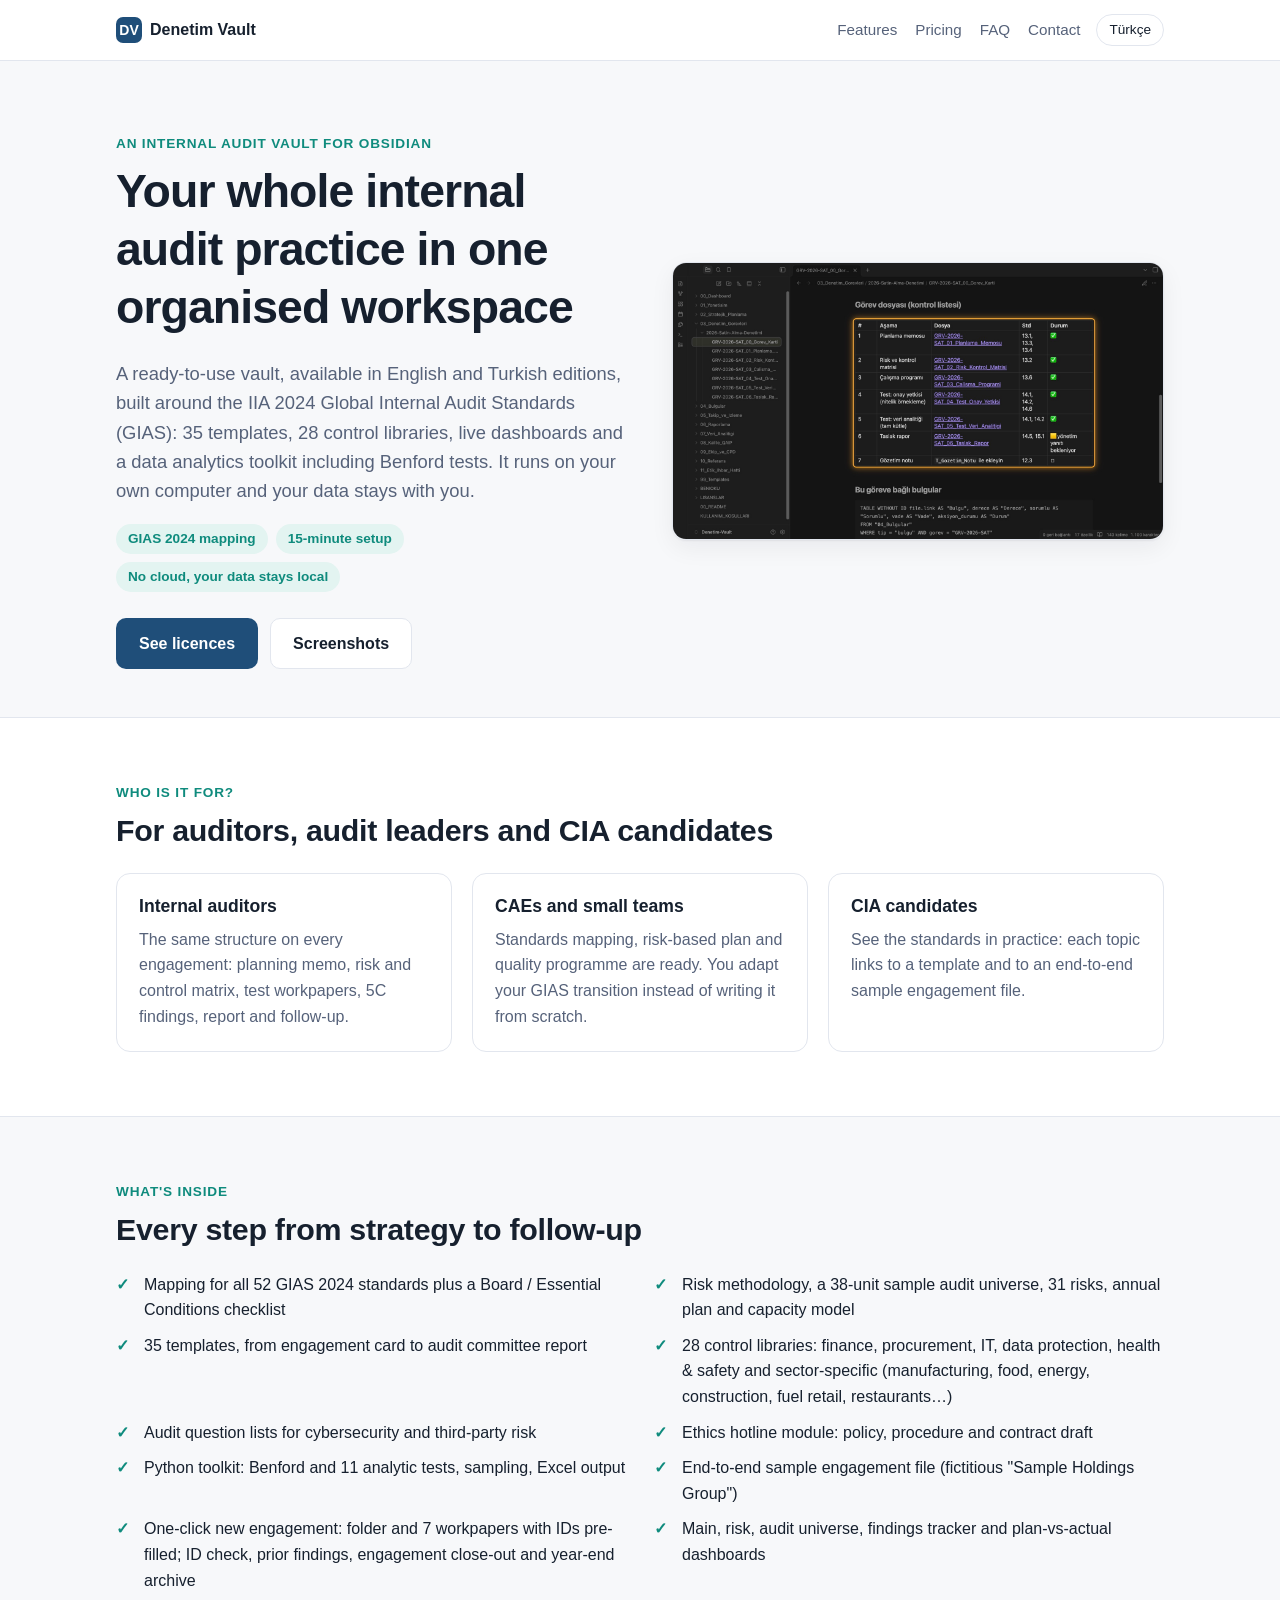
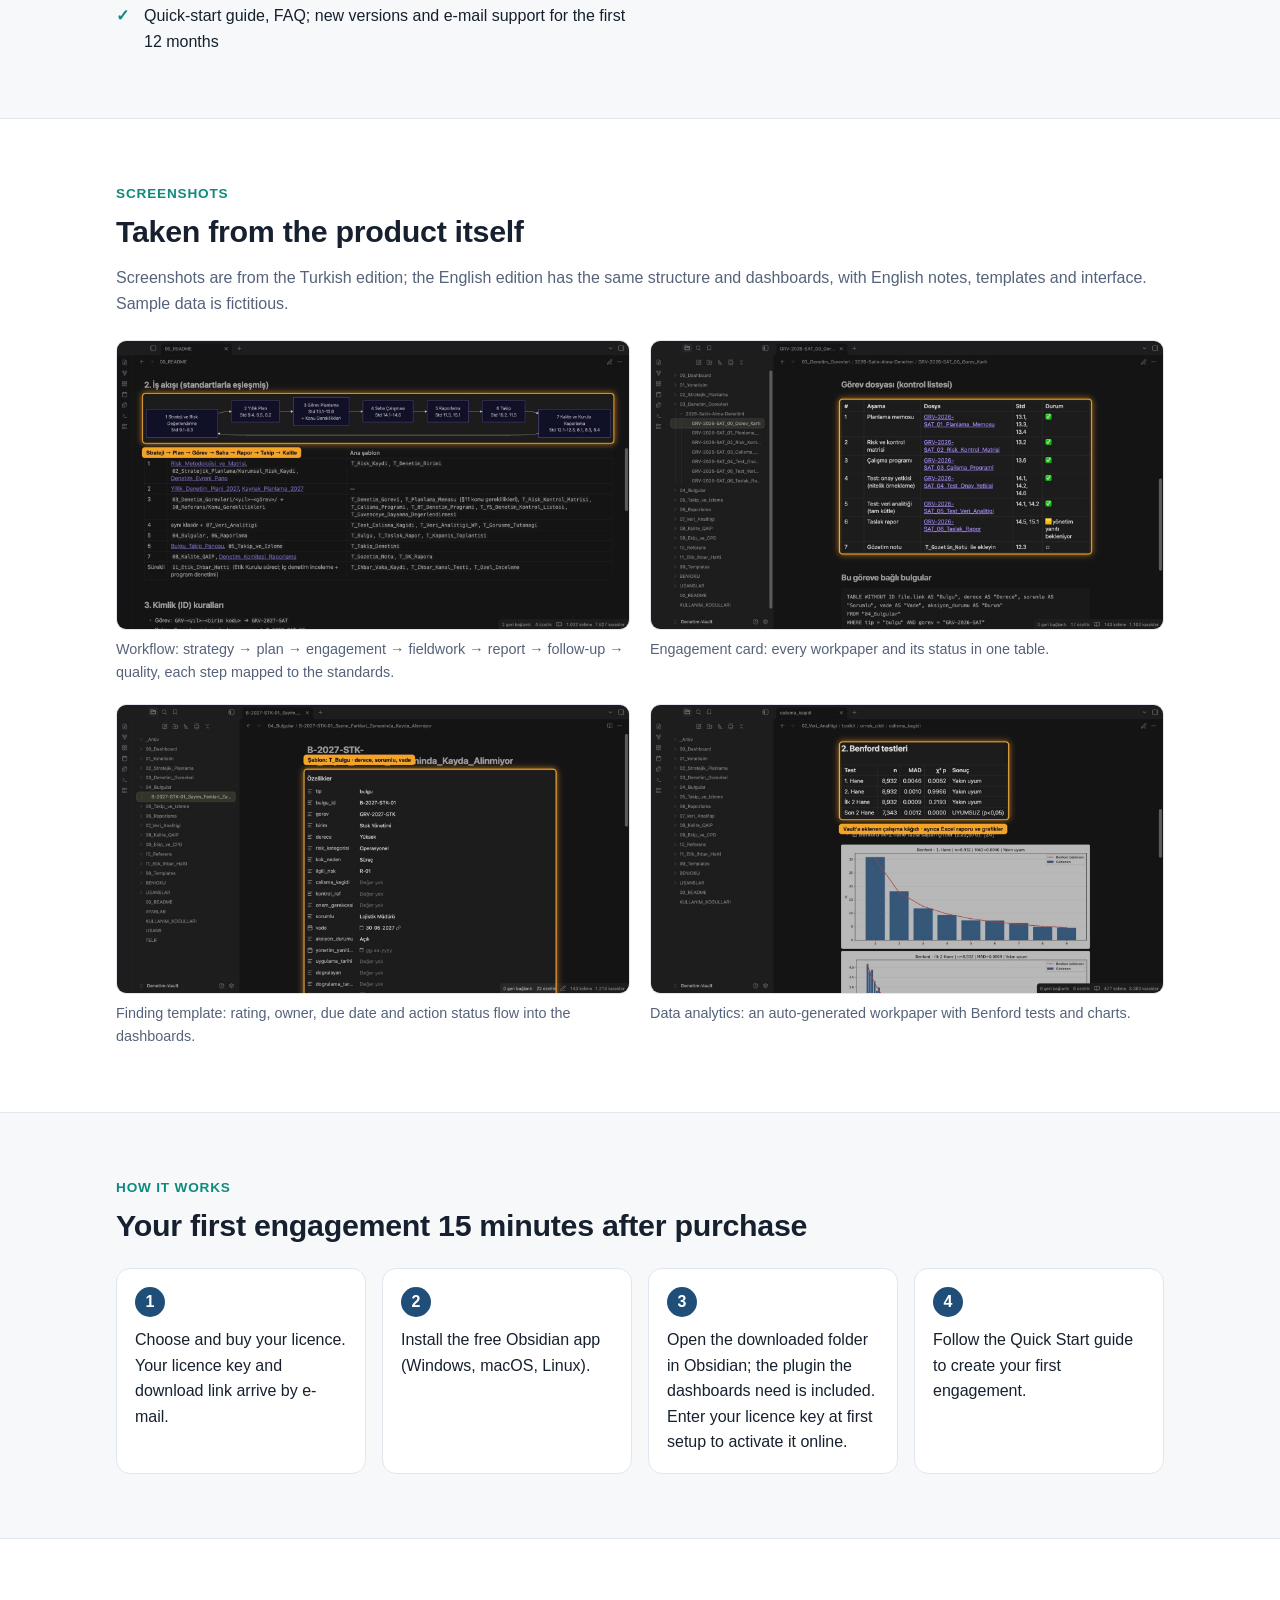
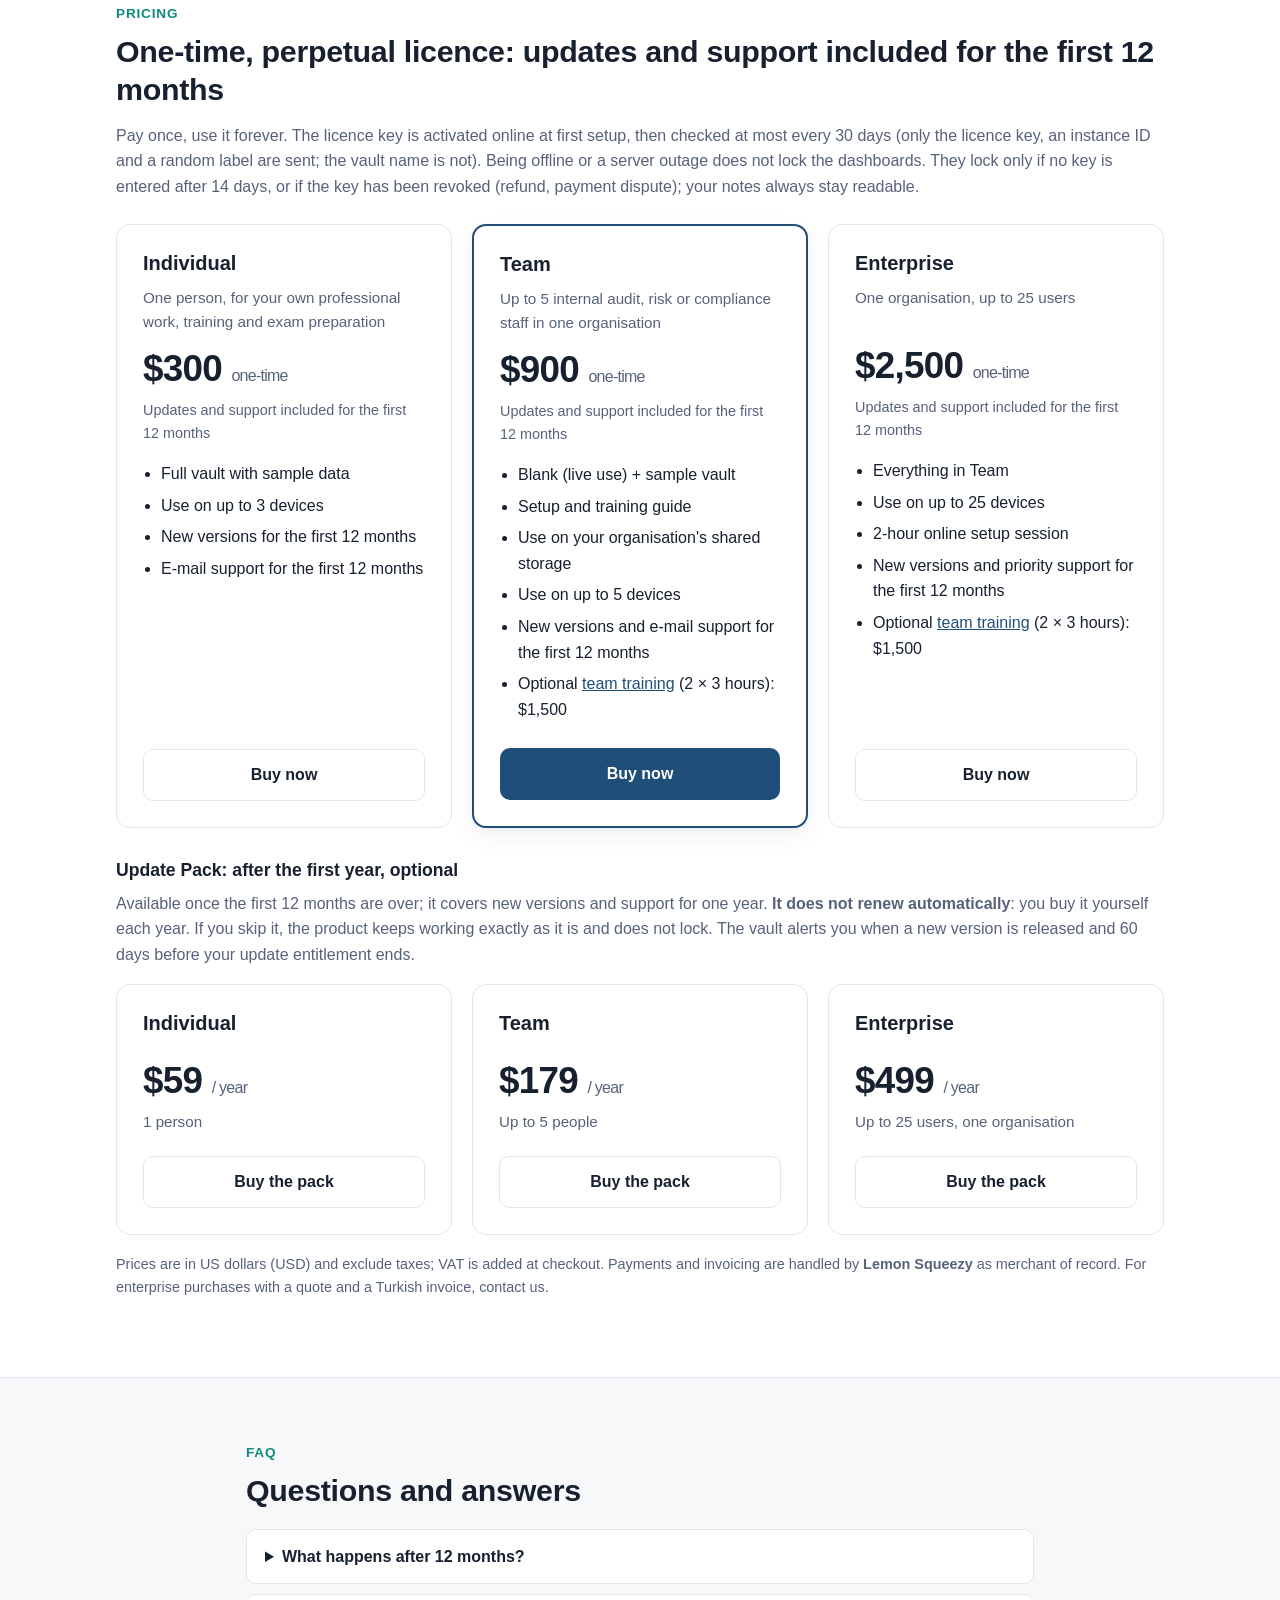
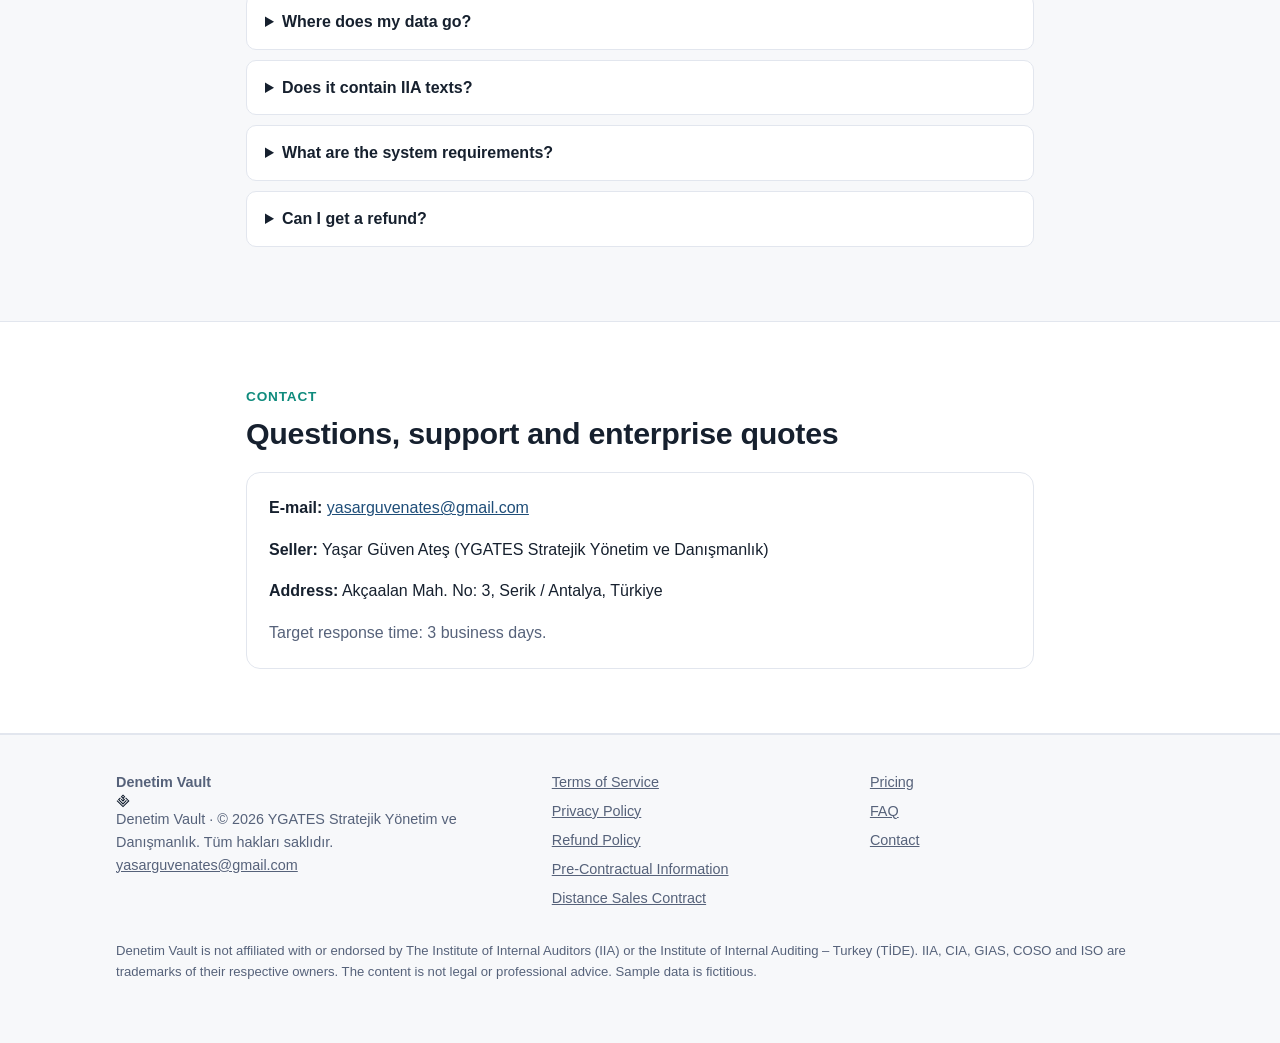
==== index.html @ 102971f9 "Güvenlik: CSP ve Referrer-Policy meta etiketleri Co-Authored-By: Claude Opus 5.5 <noreply@anthropic." ====
<!doctype html>
<html lang="tr" data-lang="tr">
<head>
<meta charset="utf-8">
<meta http-equiv="Content-Security-Policy" content="default-src 'self'; img-src 'self' data:; object-src 'none'; base-uri 'self'; form-action 'self' https://*.lemonsqueezy.com">
<meta name="referrer" content="strict-origin-when-cross-origin">
<meta name="viewport" content="width=device-width, initial-scale=1">
<title>Denetim Vault — İç Denetim Çalışma Ortamı</title>
<meta name="description" content="IIA 2024 Küresel İç Denetim Standartlarına (GIAS) göre kurulmuş, Türkçe, kullanıma hazır Obsidian iç denetim vault'u. Şablonlar, kontrol kütüphaneleri, panolar ve veri analitiği araç seti.">
<meta property="og:title" content="Denetim Vault — İç Denetim Çalışma Ortamı">
<meta property="og:description" content="GIAS 2024 uyumlu, Türkçe, kullanıma hazır iç denetim vault'u. Verileriniz bilgisayarınızda kalır.">
<meta property="og:image" content="img/og.jpg">
<meta property="og:type" content="website">
<link rel="icon" href="favicon.svg" type="image/svg+xml">
<link rel="apple-touch-icon" href="ikon-180.png">
<link rel="stylesheet" href="style.css">
<script src="site.js"></script>
</head>
<body data-yga-urun="Denetim Vault">

<header class="top">
  <div class="wrap">
    <a class="logo" href="index.html"><span class="logo-mark">DV</span> Denetim Vault</a>
    <nav class="links">
      <a href="#ozellikler"><span class="tr">Özellikler</span><span class="en">Features</span></a>
      <a href="#fiyatlar"><span class="tr">Fiyatlar</span><span class="en">Pricing</span></a>
      <a href="#sss"><span class="tr">SSS</span><span class="en">FAQ</span></a>
      <a href="#iletisim"><span class="tr">İletişim</span><span class="en">Contact</span></a>
    </nav>
    <button class="lang-btn" type="button">English</button>
  </div>
</header>

<main>
<section class="hero">
  <div class="wrap hero-grid">
    <div>
      <div class="eyebrow"><span class="tr">Obsidian için iç denetim vault'u</span><span class="en">An internal audit vault for Obsidian</span></div>
      <h1>
        <span class="tr">İç denetimin tamamı, tek bir düzenli çalışma ortamında</span>
        <span class="en">Your whole internal audit practice in one organised workspace</span>
      </h1>
      <p class="lead">
        <span class="tr">IIA 2024 Küresel İç Denetim Standartlarına (GIAS) göre kurulmuş, kullanıma hazır vault (Türkçe ve İngilizce sürüm): 35 şablon, 28 kontrol kütüphanesi, canlı panolar ve Benford dahil veri analitiği araç seti. Bilgisayarınızda çalışır, verileriniz sizde kalır.</span>
        <span class="en">A ready-to-use vault, available in English and Turkish editions, built around the IIA 2024 Global Internal Audit Standards (GIAS): 35 templates, 28 control libraries, live dashboards and a data analytics toolkit including Benford tests. It runs on your own computer and your data stays with you.</span>
      </p>
      <div class="badges">
        <span class="badge"><span class="tr">GIAS 2024 uyum haritası</span><span class="en">GIAS 2024 mapping</span></span>
        <span class="badge"><span class="tr">15 dakikada kurulum</span><span class="en">15-minute setup</span></span>
        <span class="badge"><span class="tr">Bulut yok, veri sizde</span><span class="en">No cloud, your data stays local</span></span>
      </div>
      <div class="cta-row">
        <a class="btn btn-primary" href="#fiyatlar"><span class="tr">Lisansları gör</span><span class="en">See licences</span></a>
        <a class="btn btn-ghost" href="#ekranlar"><span class="tr">Ekran görüntüleri</span><span class="en">Screenshots</span></a>
      </div>
    </div>
    <div class="hero-shot">
      <img src="img/2-11.jpg" width="1600" height="900" alt="Denetim Vault: örnek görev kartı ve görev dosyası kontrol listesi">
    </div>
  </div>
</section>

<section class="alt">
  <div class="wrap">
    <div class="eyebrow"><span class="tr">Kimin için?</span><span class="en">Who is it for?</span></div>
    <h2><span class="tr">Denetçiler, denetim yöneticileri ve CIA adayları için</span><span class="en">For auditors, audit leaders and CIA candidates</span></h2>
    <div class="grid-3 u-mt24">
      <div class="card">
        <h3><span class="tr">İç denetçiler</span><span class="en">Internal auditors</span></h3>
        <p class="muted"><span class="tr">Her görevde aynı yapı: planlama memosu, risk-kontrol matrisi, test kâğıdı, 5C bulgu, rapor ve takip.</span><span class="en">The same structure on every engagement: planning memo, risk and control matrix, test workpapers, 5C findings, report and follow-up.</span></p>
      </div>
      <div class="card">
        <h3><span class="tr">CAE'ler ve küçük ekipler</span><span class="en">CAEs and small teams</span></h3>
        <p class="muted"><span class="tr">Standart uyum haritası, risk bazlı plan ve kalite programı hazır. GIAS geçişini sıfırdan yazmak yerine uyarlayarak yaparsınız.</span><span class="en">Standards mapping, risk-based plan and quality programme are ready. You adapt your GIAS transition instead of writing it from scratch.</span></p>
      </div>
      <div class="card">
        <h3><span class="tr">CIA adayları</span><span class="en">CIA candidates</span></h3>
        <p class="muted"><span class="tr">Standartları uygulamada görürsünüz: her konu bir şablona ve uçtan uca örnek görev dosyasına bağlıdır.</span><span class="en">See the standards in practice: each topic links to a template and to an end-to-end sample engagement file.</span></p>
      </div>
    </div>
  </div>
</section>

<section id="ozellikler">
  <div class="wrap">
    <div class="eyebrow"><span class="tr">Pakette neler var?</span><span class="en">What's inside</span></div>
    <h2><span class="tr">Stratejiden takibe, denetimin her adımı</span><span class="en">Every step from strategy to follow-up</span></h2>
    <ul class="check tr u-mt24">
      <li>GIAS 2024'ün 52 standardı için uyum haritası ve Kurul / Temel Koşullar kontrol listesi</li>
      <li>Risk metodolojisi, 38 birimlik örnek denetim evreni, 31 risk, yıllık plan ve kapasite hesabı</li>
      <li>35 şablon: görev kartından denetim komitesi raporuna</li>
      <li>28 kontrol kütüphanesi: finans, satın alma, BT, KVKK, İSG ve sektörel (imalat, gıda, enerji, inşaat, akaryakıt, restoran…)</li>
      <li>Siber güvenlik ve üçüncü taraf riski için denetim soru listeleri</li>
      <li>Etik ihbar hattı modülü: politika, prosedür, sözleşme taslağı</li>
      <li>Python araç seti: Benford ve 11 analitik test, örnekleme, Excel çıktısı</li>
      <li>Uçtan uca örnek görev dosyası (kurgusal "Örnek Holding A.Ş.")</li>
      <li>Tek tıkla yeni denetim: klasör ve 7 belge kimlikleri dolu; kimlik kontrolü, geçmiş bulgular, denetimi kapatma ve yıl sonu arşivi</li>
      <li>Ana pano, risk, denetim evreni, bulgu takip ve plan gerçekleşme panoları</li>
      <li>Hızlı başlangıç rehberi, SSS; ilk 12 ay yeni sürümler ve e-posta desteği</li>
    </ul>
    <ul class="check en u-mt24">
      <li>Mapping for all 52 GIAS 2024 standards plus a Board / Essential Conditions checklist</li>
      <li>Risk methodology, a 38-unit sample audit universe, 31 risks, annual plan and capacity model</li>
      <li>35 templates, from engagement card to audit committee report</li>
      <li>28 control libraries: finance, procurement, IT, data protection, health &amp; safety and sector-specific (manufacturing, food, energy, construction, fuel retail, restaurants…)</li>
      <li>Audit question lists for cybersecurity and third-party risk</li>
      <li>Ethics hotline module: policy, procedure and contract draft</li>
      <li>Python toolkit: Benford and 11 analytic tests, sampling, Excel output</li>
      <li>End-to-end sample engagement file (fictitious "Sample Holdings Group")</li>
      <li>One-click new engagement: folder and 7 workpapers with IDs pre-filled; ID check, prior findings, engagement close-out and year-end archive</li>
      <li>Main, risk, audit universe, findings tracker and plan-vs-actual dashboards</li>
      <li>Quick-start guide, FAQ; new versions and e-mail support for the first 12 months</li>
    </ul>
  </div>
</section>

<section id="ekranlar" class="alt">
  <div class="wrap">
    <div class="eyebrow"><span class="tr">Ekran görüntüleri</span><span class="en">Screenshots</span></div>
    <h2><span class="tr">Ürünün kendisinden görüntüler</span><span class="en">Taken from the product itself</span></h2>
    <p class="muted"><span class="tr">Görüntüler Türkçe sürümdendir; İngilizce sürüm aynı yapıdadır. Örnek veriler kurgusaldır.</span><span class="en">Screenshots are from the Turkish edition; the English edition has the same structure and dashboards, with English notes, templates and interface. Sample data is fictitious.</span></p>
    <div class="shots u-mt24">
      <figure>
        <img src="img/2-02.jpg" width="1600" height="900" loading="lazy" alt="İş akışı şeması ve standart eşleşmesi">
        <figcaption><span class="tr">İş akışı: strateji → plan → görev → saha → rapor → takip → kalite, her adım standartlara eşlenmiş.</span><span class="en">Workflow: strategy → plan → engagement → fieldwork → report → follow-up → quality, each step mapped to the standards.</span></figcaption>
      </figure>
      <figure>
        <img src="img/2-11.jpg" width="1600" height="900" loading="lazy" alt="Görev kartı ve görev dosyası kontrol listesi">
        <figcaption><span class="tr">Görev kartı: görev dosyasındaki her belge ve durumu tek tabloda.</span><span class="en">Engagement card: every workpaper and its status in one table.</span></figcaption>
      </figure>
      <figure>
        <img src="img/4-10.jpg" width="1600" height="900" loading="lazy" alt="Bulgu şablonu özellikleri">
        <figcaption><span class="tr">Bulgu şablonu: derece, sorumlu, vade ve aksiyon durumu panolara otomatik yansır.</span><span class="en">Finding template: rating, owner, due date and action status flow into the dashboards.</span></figcaption>
      </figure>
      <figure>
        <img src="img/5-03.jpg" width="1600" height="900" loading="lazy" alt="Benford testi çalışma kâğıdı">
        <figcaption><span class="tr">Veri analitiği: Benford testleri ve grafikleriyle otomatik çalışma kâğıdı.</span><span class="en">Data analytics: an auto-generated workpaper with Benford tests and charts.</span></figcaption>
      </figure>
    </div>
  </div>
</section>

<section>
  <div class="wrap">
    <div class="eyebrow"><span class="tr">Nasıl çalışır?</span><span class="en">How it works</span></div>
    <h2><span class="tr">Satın alma sonrası 15 dakikada ilk görev</span><span class="en">Your first engagement 15 minutes after purchase</span></h2>
    <ol class="steps u-mt24">
      <li><span class="tr">Lisansınızı seçip satın alın. Lisans anahtarınız ve indirme bağlantınız e-postanıza gelir.</span><span class="en">Choose and buy your licence. Your licence key and download link arrive by e-mail.</span></li>
      <li><span class="tr">Ücretsiz Obsidian uygulamasını kurun (Windows, macOS, Linux).</span><span class="en">Install the free Obsidian app (Windows, macOS, Linux).</span></li>
      <li><span class="tr">İndirdiğiniz klasörü Obsidian'da açın; panolar için gereken eklenti pakette hazırdır. Lisans anahtarınızı ilk kurulumda girip çevrimiçi etkinleştirin.</span><span class="en">Open the downloaded folder in Obsidian; the plugin the dashboards need is included. Enter your licence key at first setup to activate it online.</span></li>
      <li><span class="tr">Hızlı Başlangıç rehberini izleyerek ilk görevinizi oluşturun.</span><span class="en">Follow the Quick Start guide to create your first engagement.</span></li>
    </ol>
  </div>
</section>

<section id="fiyatlar" class="alt">
  <div class="wrap">
    <div class="eyebrow"><span class="tr">Fiyatlar</span><span class="en">Pricing</span></div>
    <h2><span class="tr">Tek seferlik, süresiz lisans: ilk 12 ay güncelleme ve destek dahil</span><span class="en">One-time, perpetual licence: updates and support included for the first 12 months</span></h2>
    <p class="muted"><span class="tr">Bir kez ödersiniz, süresiz kullanırsınız. Lisans anahtarı ilk kurulumda çevrimiçi etkinleştirilir, sonra en fazla 30 günde bir doğrulanır (yalnızca lisans anahtarı, örnek kimliği ve rastgele bir etiket gönderilir; vault adı gönderilmez). İnternet yokluğu veya sunucu arızası panoları kilitlemez. Kilit yalnızca anahtar girilmezse 14 gün sonra veya anahtar iptal edilmişse (iade, ödeme itirazı) devreye girer; notlarınız her zaman okunur kalır.</span><span class="en">Pay once, use it forever. The licence key is activated online at first setup, then checked at most every 30 days (only the licence key, an instance ID and a random label are sent; the vault name is not). Being offline or a server outage does not lock the dashboards. They lock only if no key is entered after 14 days, or if the key has been revoked (refund, payment dispute); your notes always stay readable.</span></p>
    <div class="pricing u-mt24">
      <div class="plan">
        <h3><span class="tr">Bireysel</span><span class="en">Individual</span></h3>
        <div class="who"><span class="tr">Tek kişi; kendi mesleki çalışmanız, eğitiminiz ve sınav hazırlığınız için</span><span class="en">One person, for your own professional work, training and exam preparation</span></div>
        <div class="price">$300 <small><span class="tr">tek seferlik</span><span class="en">one-time</span></small></div>
        <div class="renew"><span class="tr">İlk 12 ay güncelleme ve destek dahil</span><span class="en">Updates and support included for the first 12 months</span></div>
        <ul>
          <li><span class="tr">Örnek verili tam vault</span><span class="en">Full vault with sample data</span></li>
          <li><span class="tr">En fazla 3 cihazda kullanım</span><span class="en">Use on up to 3 devices</span></li>
          <li><span class="tr">İlk 12 ay yeni sürümler</span><span class="en">New versions for the first 12 months</span></li>
          <li><span class="tr">İlk 12 ay e-posta desteği</span><span class="en">E-mail support for the first 12 months</span></li>
        </ul>
        <a class="btn btn-ghost" href="#iletisim" data-checkout="bireysel"><span class="tr">Satın al</span><span class="en">Buy now</span></a>
      </div>
      <div class="plan featured">
        <h3><span class="tr">Ekip</span><span class="en">Team</span></h3>
        <div class="who"><span class="tr">Aynı kurumda en fazla 5 iç denetim / risk / uyum çalışanı</span><span class="en">Up to 5 internal audit, risk or compliance staff in one organisation</span></div>
        <div class="price">$900 <small><span class="tr">tek seferlik</span><span class="en">one-time</span></small></div>
        <div class="renew"><span class="tr">İlk 12 ay güncelleme ve destek dahil</span><span class="en">Updates and support included for the first 12 months</span></div>
        <ul>
          <li><span class="tr">Boş (canlı kullanım) + örnekli vault</span><span class="en">Blank (live use) + sample vault</span></li>
          <li><span class="tr">Kurulum ve eğitim notu</span><span class="en">Setup and training guide</span></li>
          <li><span class="tr">Kurum içi paylaşımlı depoda kullanım</span><span class="en">Use on your organisation's shared storage</span></li>
          <li><span class="tr">En fazla 5 cihazda kullanım</span><span class="en">Use on up to 5 devices</span></li>
          <li><span class="tr">İlk 12 ay yeni sürümler ve e-posta desteği</span><span class="en">New versions and e-mail support for the first 12 months</span></li>
          <li><span class="tr">İsteğe bağlı <a href="#iletisim" data-checkout="egitim">ekip eğitimi</a> (2 × 3 saat): $1.500</span><span class="en">Optional <a href="#iletisim" data-checkout="egitim">team training</a> (2 × 3 hours): $1,500</span></li>
        </ul>
        <a class="btn btn-primary" href="#iletisim" data-checkout="ekip"><span class="tr">Satın al</span><span class="en">Buy now</span></a>
      </div>
      <div class="plan">
        <h3><span class="tr">Kurumsal</span><span class="en">Enterprise</span></h3>
        <div class="who"><span class="tr">Tek kurum, en fazla 25 kullanıcı</span><span class="en">One organisation, up to 25 users</span></div>
        <div class="price"><span class="tr">$2.500</span><span class="en">$2,500</span> <small><span class="tr">tek seferlik</span><span class="en">one-time</span></small></div>
        <div class="renew"><span class="tr">İlk 12 ay güncelleme ve destek dahil</span><span class="en">Updates and support included for the first 12 months</span></div>
        <ul>
          <li><span class="tr">Ekip paketinin tüm içeriği</span><span class="en">Everything in Team</span></li>
          <li><span class="tr">En fazla 25 cihazda kullanım</span><span class="en">Use on up to 25 devices</span></li>
          <li><span class="tr">2 saat online kurulum oturumu</span><span class="en">2-hour online setup session</span></li>
          <li><span class="tr">İlk 12 ay yeni sürümler ve öncelikli destek</span><span class="en">New versions and priority support for the first 12 months</span></li>
          <li><span class="tr">İsteğe bağlı <a href="#iletisim" data-checkout="egitim">ekip eğitimi</a> (2 × 3 saat): $1.500</span><span class="en">Optional <a href="#iletisim" data-checkout="egitim">team training</a> (2 × 3 hours): $1,500</span></li>
        </ul>
        <a class="btn btn-ghost" href="#iletisim" data-checkout="kurumsal"><span class="tr">Satın al</span><span class="en">Buy now</span></a>
      </div>
    </div>
    <div id="guncelleme">
    <h3 class="u-mt32"><span class="tr">Güncelleme Paketi: ilk yıldan sonra, isteğe bağlı</span><span class="en">Update Pack: after the first year, optional</span></h3>
    <p class="muted"><span class="tr">İlk 12 ayın bitiminden itibaren alınabilir; bir yıl boyunca yeni sürümleri ve desteği kapsar. <strong>Otomatik yenilenmez</strong>, her yıl kendiniz alırsınız. Almazsanız ürün aynen çalışır, kilitlenmez. Vault, yeni sürüm çıkınca ve güncelleme hakkınızın bitmesine 60 gün kala sizi uyarır.</span><span class="en">Available once the first 12 months are over; it covers new versions and support for one year. <strong>It does not renew automatically</strong>: you buy it yourself each year. If you skip it, the product keeps working exactly as it is and does not lock. The vault alerts you when a new version is released and 60 days before your update entitlement ends.</span></p>
    <div class="pricing u-mt12">
      <div class="plan"><h3><span class="tr">Bireysel</span><span class="en">Individual</span></h3><div class="price">$59 <small><span class="tr">/ yıl</span><span class="en">/ year</span></small></div><div class="who"><span class="tr">1 kişi</span><span class="en">1 person</span></div><a class="btn btn-ghost" href="#iletisim" data-checkout="guncelleme-bireysel"><span class="tr">Paketi al</span><span class="en">Buy the pack</span></a></div>
      <div class="plan"><h3><span class="tr">Ekip</span><span class="en">Team</span></h3><div class="price">$179 <small><span class="tr">/ yıl</span><span class="en">/ year</span></small></div><div class="who"><span class="tr">5 kişiye kadar</span><span class="en">Up to 5 people</span></div><a class="btn btn-ghost" href="#iletisim" data-checkout="guncelleme-ekip"><span class="tr">Paketi al</span><span class="en">Buy the pack</span></a></div>
      <div class="plan"><h3><span class="tr">Kurumsal</span><span class="en">Enterprise</span></h3><div class="price">$499 <small><span class="tr">/ yıl</span><span class="en">/ year</span></small></div><div class="who"><span class="tr">25 kişiye kadar, tek kurum</span><span class="en">Up to 25 users, one organisation</span></div><a class="btn btn-ghost" href="#iletisim" data-checkout="guncelleme-kurumsal"><span class="tr">Paketi al</span><span class="en">Buy the pack</span></a></div>
    </div>
    </div>
    <p class="fineprint">
      <span class="tr">Fiyatlar ABD doları (USD) cinsindendir ve vergiler hariçtir; KDV/VAT ödeme sayfasında eklenir. Ödemeler ve faturalama satıcı-of-record olarak <strong>Lemon Squeezy</strong> tarafından yapılır. Kurumsal alımlarda teklif ve TL fatura için bize yazın.</span>
      <span class="en">Prices are in US dollars (USD) and exclude taxes; VAT is added at checkout. Payments and invoicing are handled by <strong>Lemon Squeezy</strong> as merchant of record. For enterprise purchases with a quote and a Turkish invoice, contact us.</span>
    </p>
  </div>
</section>

<section id="sss">
  <div class="wrap u-w820">
    <div class="eyebrow"><span class="tr">Sık sorulanlar</span><span class="en">FAQ</span></div>
    <h2><span class="tr">Sorular ve cevaplar</span><span class="en">Questions and answers</span></h2>
    <div class="u-mt20">
      <details class="faq">
        <summary><span class="tr">12 ay sonra ne olur?</span><span class="en">What happens after 12 months?</span></summary>
        <p><span class="tr">Ürününüz aynen çalışmaya devam eder, panolar kilitlenmez; lisansınız süresizdir. Yalnızca yeni sürümler ve destek dahil olmaktan çıkar. Bunları sürdürmek isterseniz isteğe bağlı yıllık <a href="#guncelleme">Güncelleme Paketi</a> alırsınız: Bireysel $59 · Ekip $179 · Kurumsal $499 / yıl. Paket otomatik yenilenmez; her yıl alıp almamaya siz karar verirsiniz.</span><span class="en">Your product keeps working exactly as it is and the dashboards do not lock; your licence is perpetual. Only new versions and support are no longer included. To keep them, you can buy the optional yearly <a href="#guncelleme">Update Pack</a>: Individual $59 · Team $179 · Enterprise $499 / year. The pack does not renew automatically; each year you decide whether to buy it.</span></p>
      </details>
      <details class="faq">
        <summary><span class="tr">Verilerim nereye gidiyor?</span><span class="en">Where does my data go?</span></summary>
        <p><span class="tr">Hiçbir yere. Vault bilgisayarınızdaki bir klasördür; biz erişmeyiz ve içeriğinden veri toplamayız. Lisans doğrulamada yalnızca lisans anahtarı, örnek kimliği ve rastgele üretilen bir etiket (vault adı değil) ödeme platformuna gider ve cihazın IP adresi sunucuya teknik olarak ulaşır; haftada en fazla bir kez okunan sürüm dosyası herkese açıktır ve bu istekte lisans anahtarı gönderilmez. Ayrıntılar: <a href="gizlilik.html">Gizlilik</a>.</span><span class="en">Nowhere. The vault is a folder on your computer; we have no access to it and collect no data from its content. Licence checks send only the licence key, an instance ID and a randomly generated label (not the vault name) to the payment platform, and your device's IP address technically reaches its server; the version file read at most once a week is public and the licence key is not sent with that request. Details: <a href="gizlilik.html?lang=en">Privacy Policy</a>.</span></p>
      </details>
      <details class="faq">
        <summary><span class="tr">IIA metinleri içeride mi?</span><span class="en">Does it contain IIA texts?</span></summary>
        <p><span class="tr">Hayır. Standartlara numara ve başlıkla atıf yapılır; içerik özgün uygulama materyalidir. Resmî metinler IIA'dan edinilmelidir.</span><span class="en">No. Standards are referenced by number and title; the content is original practice material. Official texts must be obtained from the IIA.</span></p>
      </details>
      <details class="faq">
        <summary><span class="tr">Sistem gereksinimleri neler?</span><span class="en">What are the system requirements?</span></summary>
        <p><span class="tr">Obsidian masaüstü uygulaması (Windows, macOS veya Linux; ücretsiz). Panolar için gereken Dataview eklentisi pakette hazırdır. Veri analitiği için isteğe bağlı olarak Python 3.10+.</span><span class="en">The Obsidian desktop app (Windows, macOS or Linux; free). The Dataview plugin used by the dashboards is included. Python 3.10+ is optional, for the analytics toolkit.</span></p>
      </details>
      <details class="faq">
        <summary><span class="tr">İade var mı?</span><span class="en">Can I get a refund?</span></summary>
        <p><span class="tr">Dijital içerikte cayma hakkı, ödemeden önce verdiğiniz açık onayla sona erer; onay alınmamışsa yasal 14 günlük cayma hakkınız sürer. Koşulsuz iade uygulanmaz. Paket açılmazsa veya eksikse yeniden gönderim yapılır; sorun çözülemezse ücret iade edilir. Ayrıntılar: <a href="iade.html">İade Politikası</a>.</span><span class="en">For digital content, the right of withdrawal ends with the express consent you give before payment; if no such consent was obtained, the statutory 14-day right of withdrawal applies. There is no unconditional refund. If the package is faulty or incomplete we re-send it, and refund you if the problem cannot be fixed. Details: <a href="iade.html?lang=en">Refund Policy</a>.</span></p>
      </details>
    </div>
  </div>
</section>

<section id="iletisim" class="alt">
  <div class="wrap u-w820">
    <div class="eyebrow"><span class="tr">İletişim</span><span class="en">Contact</span></div>
    <h2><span class="tr">Soru, destek ve kurumsal teklif</span><span class="en">Questions, support and enterprise quotes</span></h2>
    <div class="card u-mt20">
      <p><strong><span class="tr">E-posta:</span><span class="en">E-mail:</span></strong> <a href="mailto:yasarguvenates@gmail.com">yasarguvenates@gmail.com</a></p>
      <p><strong><span class="tr">Satıcı:</span><span class="en">Seller:</span></strong> Yaşar Güven Ateş (YGATES Stratejik Yönetim ve Danışmanlık)</p>
      <p><strong><span class="tr">Adres:</span><span class="en">Address:</span></strong> Akçaalan Mah. No: 3, Serik / Antalya, Türkiye</p>
      <p class="muted"><span class="tr">Hedef yanıt süresi: 3 iş günü.</span><span class="en">Target response time: 3 business days.</span></p>
    </div>
  </div>
</section>
</main>

<footer>
  <div class="wrap">
    <div class="cols">
      <div>
        <strong>Denetim Vault</strong><br>
        <img class="u-telif-ikon" src="favicon.svg" alt="YGATES" width="14" height="14"><span data-yga-telif>© 2026 YGATES Stratejik Yönetim ve Danışmanlık. Tüm hakları saklıdır.</span><br>
        <a href="mailto:yasarguvenates@gmail.com">yasarguvenates@gmail.com</a>
      </div>
      <div>
        <ul>
          <li><a href="kosullar.html"><span class="tr">Kullanım Koşulları</span><span class="en">Terms of Service</span></a></li>
          <li><a href="gizlilik.html"><span class="tr">Gizlilik ve KVKK</span><span class="en">Privacy Policy</span></a></li>
          <li><a href="iade.html"><span class="tr">İade Politikası</span><span class="en">Refund Policy</span></a></li>
          <li><a href="obf.html"><span class="tr">Ön Bilgilendirme Formu</span><span class="en">Pre-Contractual Information</span></a></li>
          <li><a href="mss.html"><span class="tr">Mesafeli Satış Sözleşmesi</span><span class="en">Distance Sales Contract</span></a></li>
        </ul>
      </div>
      <div>
        <ul>
          <li><a href="index.html#fiyatlar"><span class="tr">Fiyatlar</span><span class="en">Pricing</span></a></li>
          <li><a href="index.html#sss"><span class="tr">SSS</span><span class="en">FAQ</span></a></li>
          <li><a href="index.html#iletisim"><span class="tr">İletişim</span><span class="en">Contact</span></a></li>
        </ul>
      </div>
    </div>
    <p class="disclaimer">
      <span class="tr">Denetim Vault; The Institute of Internal Auditors (IIA) veya Türkiye İç Denetim Enstitüsü (TİDE) ile bağlantılı değildir ve bu kuruluşlarca onaylanmamıştır. IIA, CIA, GIAS, COSO ve ISO sahiplerinin markalarıdır. İçerik hukuki veya mesleki görüş değildir. Örnek veriler kurgusaldır.</span>
      <span class="en">Denetim Vault is not affiliated with or endorsed by The Institute of Internal Auditors (IIA) or the Institute of Internal Auditing – Turkey (TİDE). IIA, CIA, GIAS, COSO and ISO are trademarks of their respective owners. The content is not legal or professional advice. Sample data is fictitious.</span>
    </p>
  </div>
</footer>
<script src="marka.js" defer></script>
</body>
</html>
---- style.css ----
:root {
  --bg: #f7f8fa;
  --surface: #ffffff;
  --ink: #16202e;
  --muted: #56627a;
  --line: #e2e6ee;
  --brand: #1f4e79;
  --brand-ink: #ffffff;
  --accent: #0f8b7d;
  --accent-soft: #e3f4f1;
  --warn-soft: #fff5e0;
  --shadow: 0 1px 2px rgba(16, 24, 40, .06), 0 8px 24px rgba(16, 24, 40, .06);
  --radius: 14px;
  --max: 1080px;
}
@media (prefers-color-scheme: dark) {
  :root {
    --bg: #0e141c;
    --surface: #151d28;
    --ink: #e8edf4;
    --muted: #9aa7ba;
    --line: #253244;
    --brand: #5b9bd5;
    --brand-ink: #0b1118;
    --accent: #3cc2b0;
    --accent-soft: #12302d;
    --warn-soft: #2e2614;
    --shadow: 0 1px 2px rgba(0, 0, 0, .3), 0 8px 24px rgba(0, 0, 0, .25);
  }
}

* { box-sizing: border-box; }
html { scroll-behavior: smooth; }
body {
  margin: 0;
  background: var(--bg);
  color: var(--ink);
  font: 16px/1.6 -apple-system, BlinkMacSystemFont, "Segoe UI", Roboto, "Helvetica Neue", Arial, sans-serif;
  -webkit-font-smoothing: antialiased;
}
img { max-width: 100%; height: auto; display: block; }
a { color: var(--brand); }
h1, h2, h3 { line-height: 1.25; margin: 0 0 .5em; }
h1 { font-size: clamp(1.9rem, 4.5vw, 2.9rem); letter-spacing: -.02em; }
h2 { font-size: clamp(1.4rem, 3vw, 1.9rem); letter-spacing: -.01em; }
h3 { font-size: 1.1rem; }
p { margin: 0 0 1em; }

/* Dil: yalnız seçili dil görünür */
html[data-lang="tr"] .en, html[data-lang="en"] .tr { display: none !important; }

.wrap { max-width: var(--max); margin: 0 auto; padding: 0 16px; }

/* Üst çubuk */
header.top {
  position: sticky; top: 0; z-index: 10;
  background: color-mix(in srgb, var(--surface) 92%, transparent);
  backdrop-filter: saturate(1.4) blur(8px);
  border-bottom: 1px solid var(--line);
}
header.top .wrap { display: flex; align-items: center; gap: 16px; height: 60px; }
.logo { font-weight: 700; color: var(--ink); text-decoration: none; display: flex; align-items: center; gap: 8px; white-space: nowrap; }
.logo-mark { width: 26px; height: 26px; border-radius: 7px; background: var(--brand); color: var(--brand-ink); display: grid; place-items: center; font-size: 14px; }
nav.links { display: flex; gap: 18px; margin-left: auto; }
nav.links a { color: var(--muted); text-decoration: none; font-size: .95rem; }
nav.links a:hover { color: var(--ink); }
.lang-btn {
  border: 1px solid var(--line); background: var(--surface); color: var(--ink);
  border-radius: 999px; padding: 4px 12px; font: inherit; font-size: .85rem; cursor: pointer;
}
@media (max-width: 720px) { nav.links { display: none; } .lang-btn { margin-left: auto; } }

/* Bölümler */
section { padding: 64px 0; }
section.alt { background: var(--surface); border-block: 1px solid var(--line); }
.eyebrow { color: var(--accent); font-weight: 600; font-size: .85rem; text-transform: uppercase; letter-spacing: .06em; margin-bottom: .5em; }
.lead { font-size: 1.15rem; color: var(--muted); max-width: 680px; }

.hero { padding: 72px 0 48px; }
.hero-grid { display: grid; grid-template-columns: 1.05fr 1fr; gap: 40px; align-items: center; }
@media (max-width: 900px) { .hero-grid { grid-template-columns: 1fr; } }
.hero-shot { border-radius: var(--radius); overflow: hidden; box-shadow: var(--shadow); border: 1px solid var(--line); }
.badges { display: flex; flex-wrap: wrap; gap: 8px; margin: 18px 0 26px; }
.badge { background: var(--accent-soft); color: var(--accent); border-radius: 999px; padding: 4px 12px; font-size: .85rem; font-weight: 600; }

.btn {
  display: inline-block; text-decoration: none; font-weight: 600;
  padding: 12px 22px; border-radius: 10px; border: 1px solid transparent; cursor: pointer;
}
.btn-primary { background: var(--brand); color: var(--brand-ink); }
.btn-primary:hover { filter: brightness(1.08); }
.btn-ghost { border-color: var(--line); color: var(--ink); background: var(--surface); }
.cta-row { display: flex; flex-wrap: wrap; gap: 12px; }

.grid-3 { display: grid; grid-template-columns: repeat(3, 1fr); gap: 20px; }
.grid-2 { display: grid; grid-template-columns: repeat(2, 1fr); gap: 20px; }
@media (max-width: 900px) { .grid-3 { grid-template-columns: 1fr; } }
@media (max-width: 720px) { .grid-2 { grid-template-columns: 1fr; } }
.card { background: var(--surface); border: 1px solid var(--line); border-radius: var(--radius); padding: 22px; }
.card p:last-child { margin-bottom: 0; }
.card .muted, .muted { color: var(--muted); }

ul.check { list-style: none; padding: 0; margin: 0; display: grid; grid-template-columns: repeat(2, 1fr); gap: 10px 28px; }
@media (max-width: 720px) { ul.check { grid-template-columns: 1fr; } }
ul.check li { padding-left: 28px; position: relative; }
ul.check li::before { content: "✓"; position: absolute; left: 0; top: 0; color: var(--accent); font-weight: 700; }

.shots { display: grid; grid-template-columns: repeat(2, 1fr); gap: 20px; }
@media (max-width: 720px) { .shots { grid-template-columns: 1fr; } }
figure { margin: 0; }
figure img { border-radius: 10px; border: 1px solid var(--line); }
figcaption { color: var(--muted); font-size: .9rem; margin-top: 8px; }

ol.steps { counter-reset: s; list-style: none; padding: 0; margin: 0; display: grid; grid-template-columns: repeat(4, 1fr); gap: 16px; }
@media (max-width: 900px) { ol.steps { grid-template-columns: 1fr 1fr; } }
@media (max-width: 520px) { ol.steps { grid-template-columns: 1fr; } }
ol.steps li { counter-increment: s; background: var(--surface); border: 1px solid var(--line); border-radius: var(--radius); padding: 18px; }
ol.steps li::before { content: counter(s); display: grid; place-items: center; width: 30px; height: 30px; border-radius: 50%; background: var(--brand); color: var(--brand-ink); font-weight: 700; margin-bottom: 10px; }

/* Fiyatlar */
.pricing { display: grid; grid-template-columns: repeat(3, 1fr); gap: 20px; align-items: stretch; }
@media (max-width: 900px) { .pricing { grid-template-columns: 1fr; } }
.plan { display: flex; flex-direction: column; background: var(--surface); border: 1px solid var(--line); border-radius: var(--radius); padding: 26px; }
.plan.featured { border: 2px solid var(--brand); box-shadow: var(--shadow); }
.plan h3 { font-size: 1.25rem; }
.plan .who { color: var(--muted); font-size: .95rem; min-height: 3em; }
.price { font-size: 2.3rem; font-weight: 750; letter-spacing: -.02em; margin: 6px 0 0; }
.price small { font-size: 1rem; font-weight: 500; color: var(--muted); }
.renew { color: var(--muted); font-size: .9rem; margin-bottom: 16px; }
.launch { display: inline-block; background: var(--warn-soft); border-radius: 6px; padding: 2px 8px; font-size: .8rem; font-weight: 600; margin-bottom: 6px; }
.plan ul { padding-left: 18px; margin: 0 0 20px; flex: 1; }
.plan li { margin-bottom: 6px; }
.plan .btn { text-align: center; }
.fineprint { color: var(--muted); font-size: .9rem; margin-top: 18px; }

details.faq { background: var(--surface); border: 1px solid var(--line); border-radius: 10px; padding: 14px 18px; margin-bottom: 10px; }
details.faq summary { cursor: pointer; font-weight: 600; }
details.faq p { margin: 10px 0 0; color: var(--muted); }

/* Yasal sayfalar */
.doc { max-width: 780px; padding: 48px 16px 72px; margin: 0 auto; }
.doc h1 { font-size: 2rem; }
.doc h2 { font-size: 1.2rem; margin-top: 1.8em; }
.doc .meta { color: var(--muted); font-size: .9rem; margin-bottom: 2em; }
.doc table { width: 100%; border-collapse: collapse; margin: 1em 0; font-size: .95rem; }
.doc th, .doc td { border: 1px solid var(--line); padding: 8px 10px; text-align: left; vertical-align: top; }
.doc th { background: var(--surface); }
.table-scroll { overflow-x: auto; }

footer { border-top: 1px solid var(--line); padding: 36px 0 48px; color: var(--muted); font-size: .9rem; }
footer .cols { display: grid; grid-template-columns: 1.4fr 1fr 1fr; gap: 24px; }
@media (max-width: 720px) { footer .cols { grid-template-columns: 1fr; } }
footer a { color: var(--muted); }
footer ul { list-style: none; padding: 0; margin: 0; }
footer li { margin-bottom: 6px; }
footer .disclaimer { margin-top: 24px; font-size: .82rem; }

/* CSP yardımcı sınıfları: eski satır içi style="" değerleri. !important, satır içi stilin önceliğini korur. */
.u-satir { display: flex !important; flex-wrap: wrap !important; gap: 18px !important; }
.u-kucuk { font-size: 12px !important; }
.u-mt12 { margin-top: 12px !important; }
.u-mt20 { margin-top: 20px !important; }
.u-mt24 { margin-top: 24px !important; }
.u-mt32 { margin-top: 32px !important; }
.u-my16 { margin: 16px 0 !important; }
.u-my20 { margin: 20px 0 !important; }
.u-w820 { max-width: 820px !important; }
.u-telif-ikon { vertical-align: -2px !important; margin-right: 4px !important; }
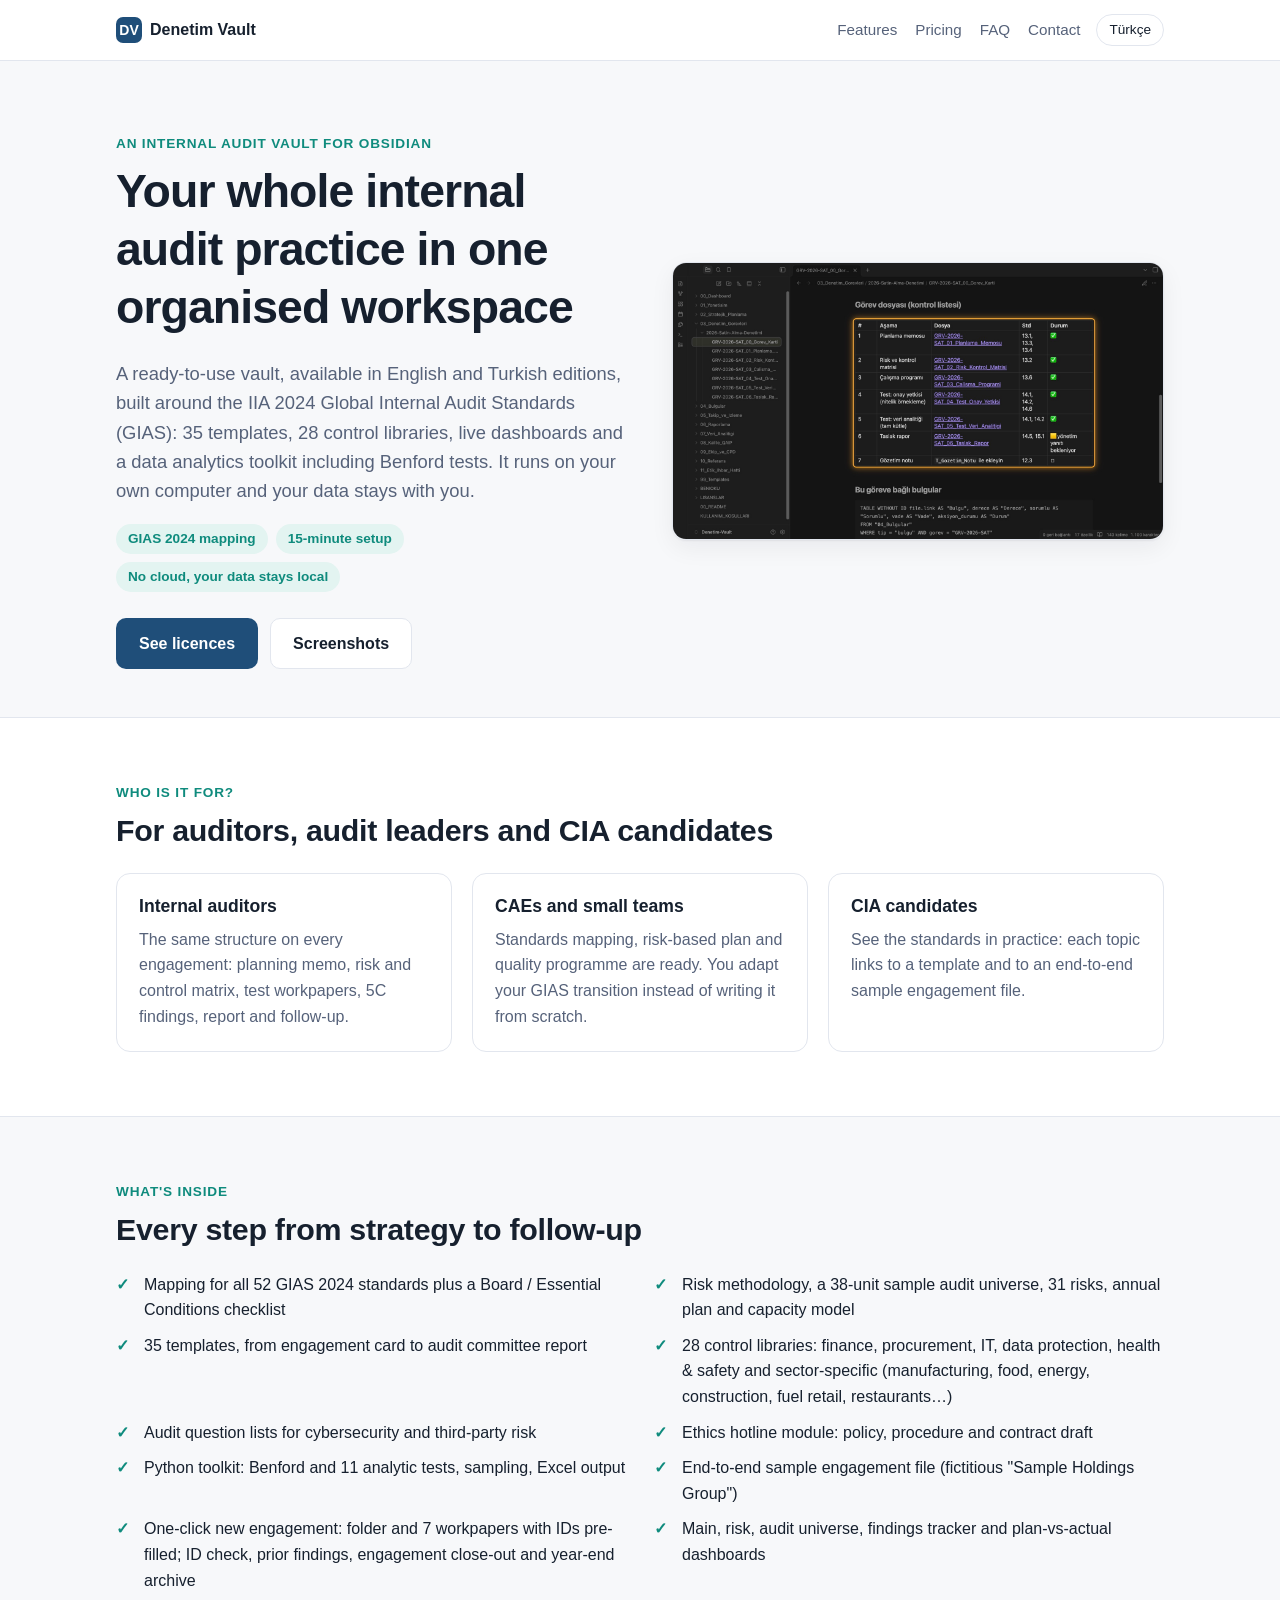
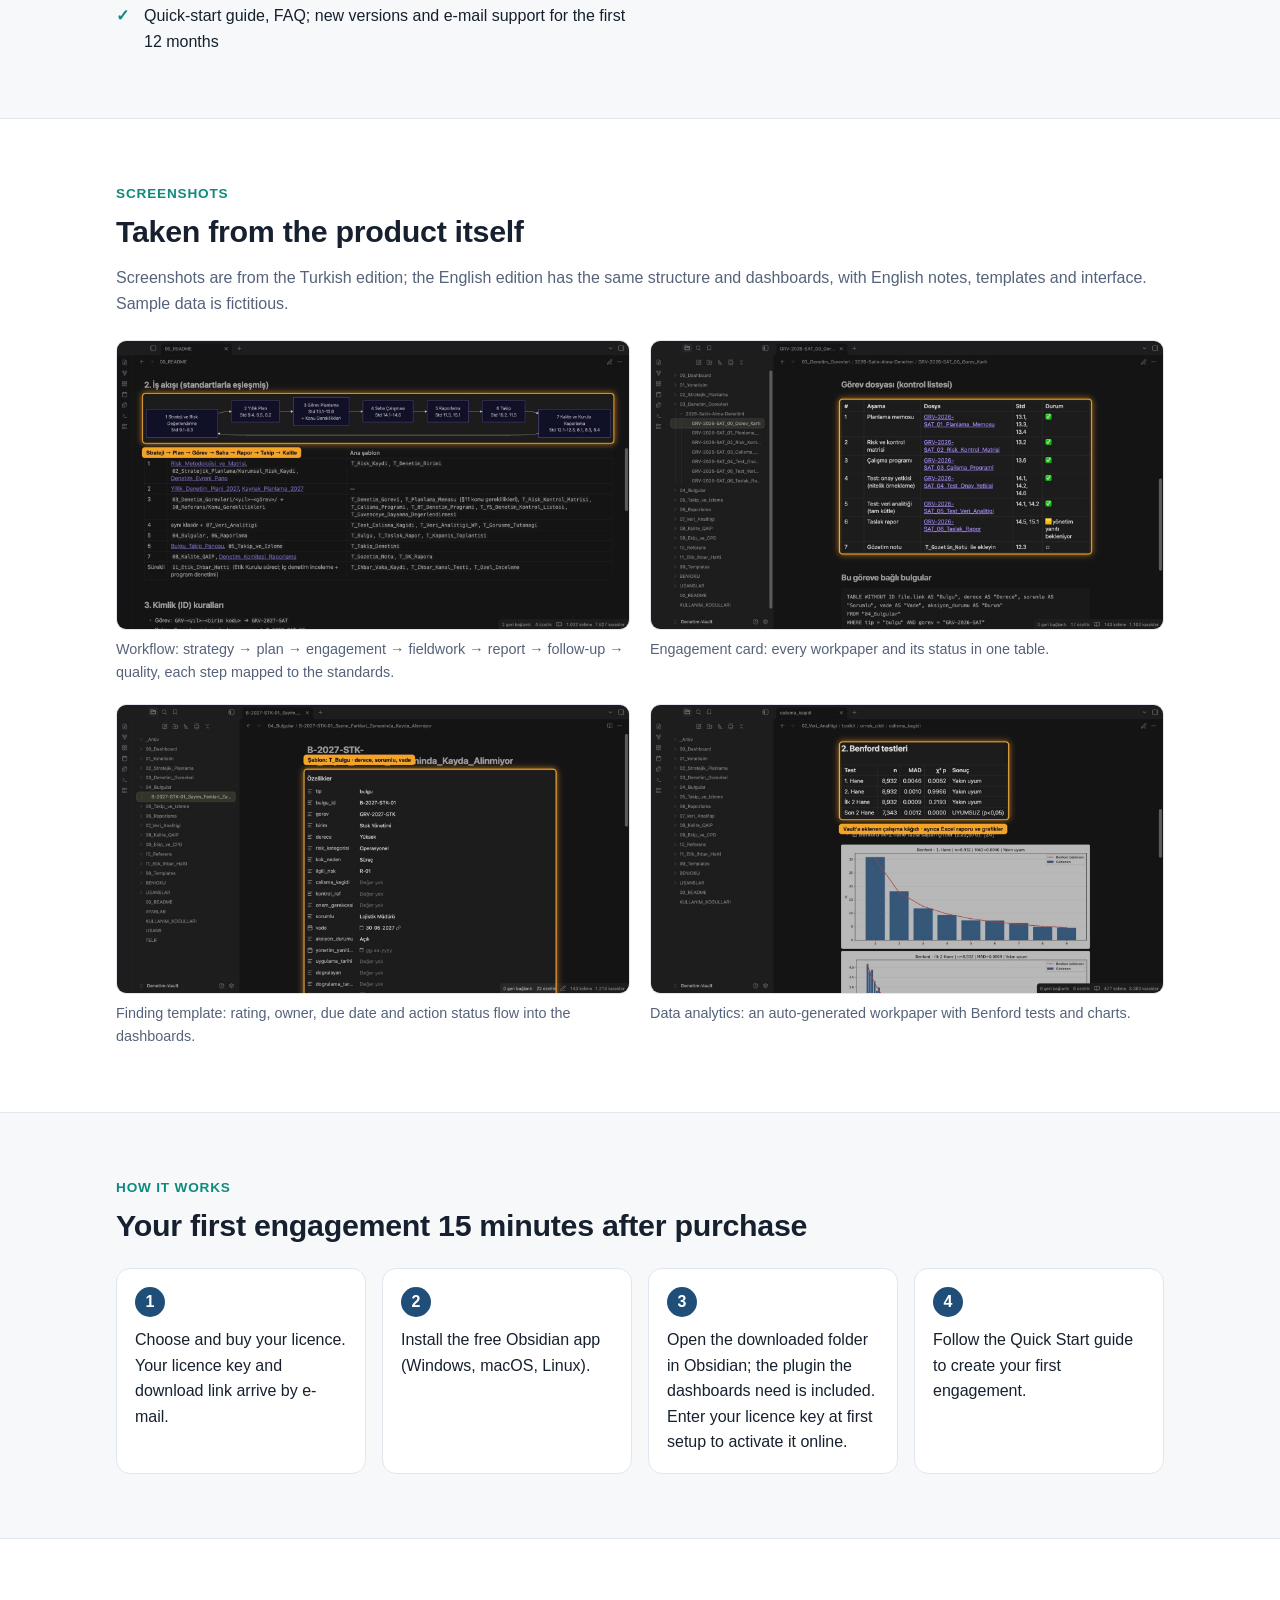
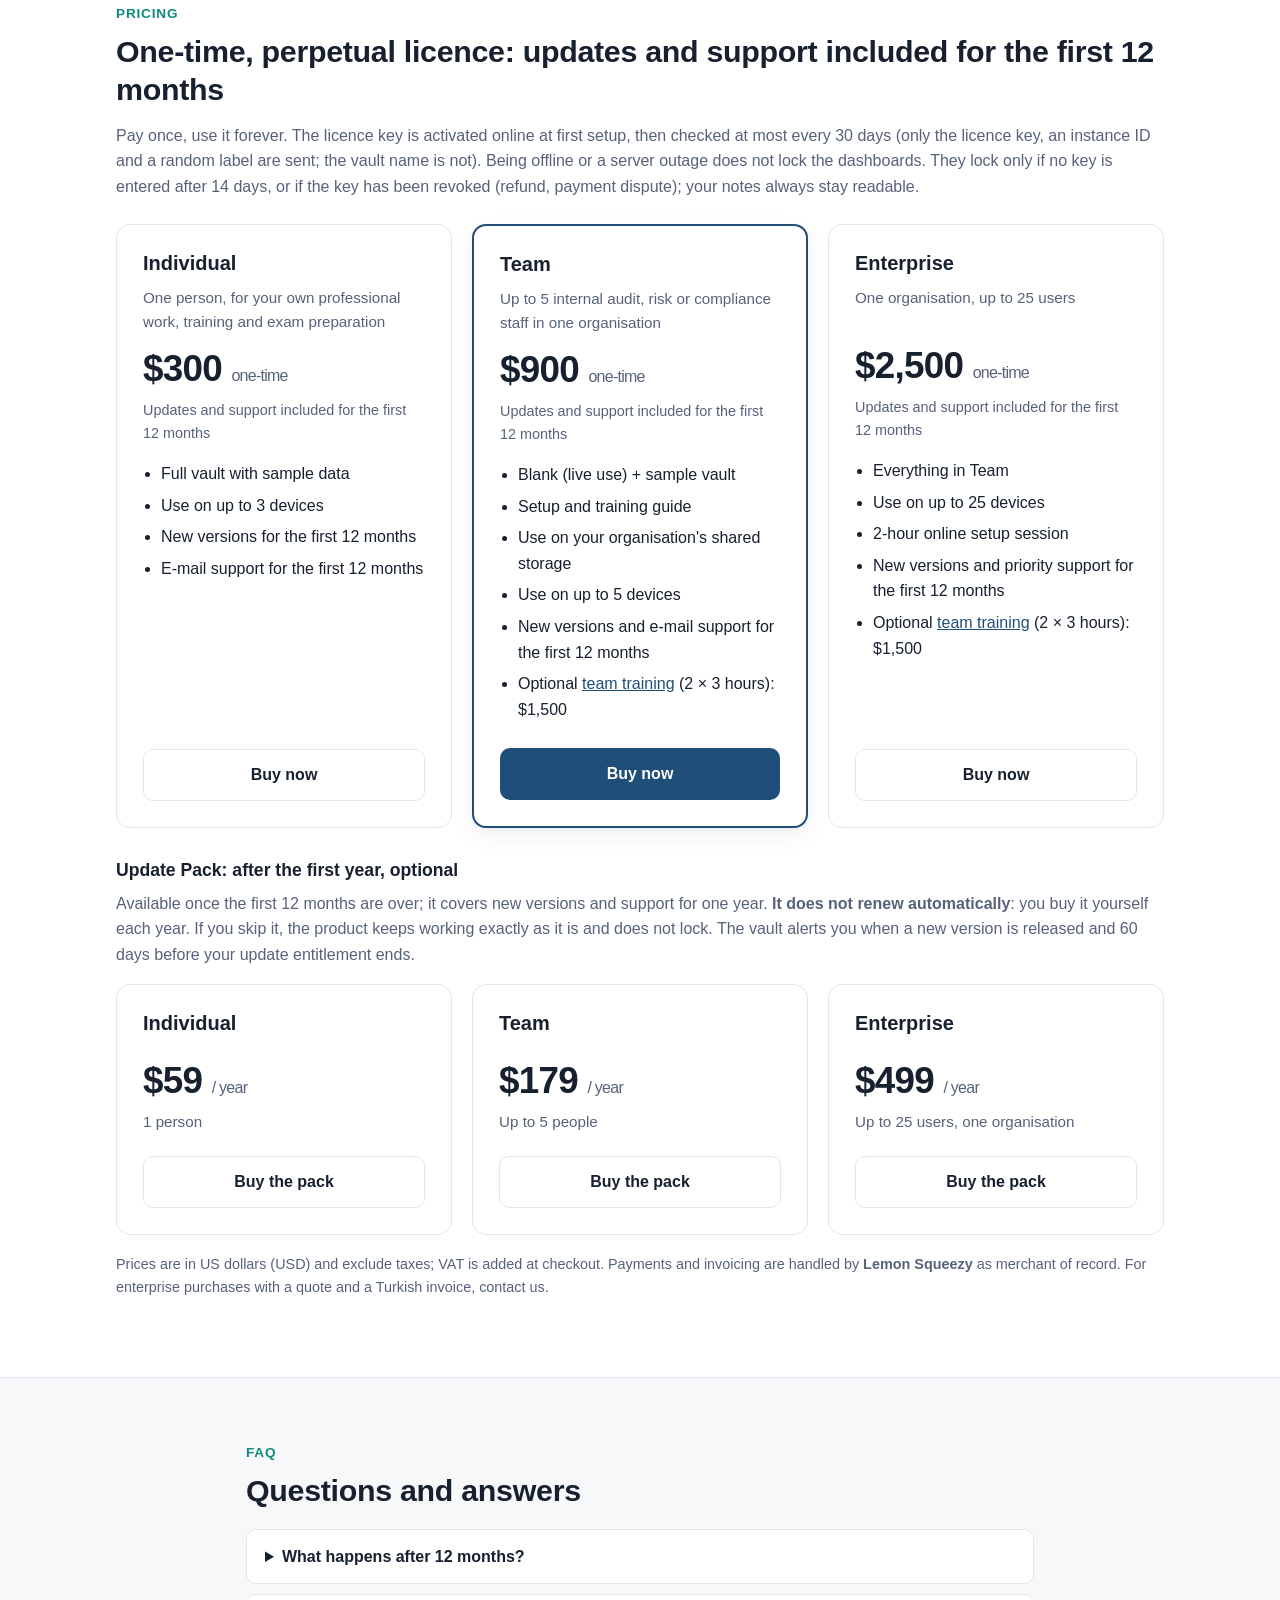
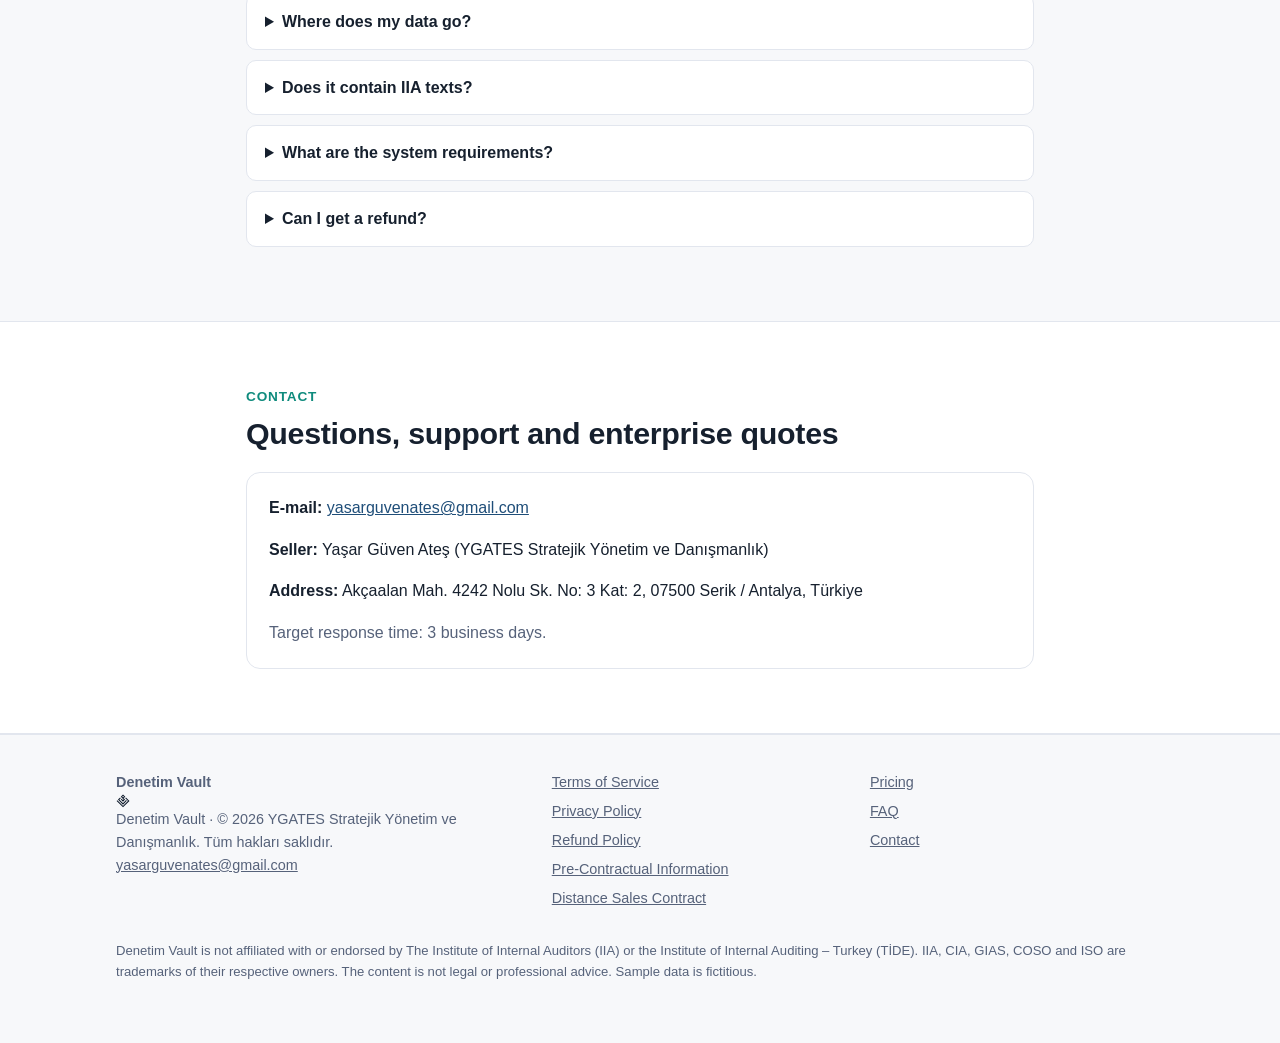
==== commit 2419adc2: "Satıcı adresi tamamlandı: Akçaalan Mah. 4242 Nolu Sk. No: 3 Kat: 2, 07500 Serik / Antalya Co-Authore" ====
--- a/index.html
+++ b/index.html
@@ -254,7 +254,7 @@
     <div class="card u-mt20">
       <p><strong><span class="tr">E-posta:</span><span class="en">E-mail:</span></strong> <a href="mailto:yasarguvenates@gmail.com">yasarguvenates@gmail.com</a></p>
       <p><strong><span class="tr">Satıcı:</span><span class="en">Seller:</span></strong> Yaşar Güven Ateş (YGATES Stratejik Yönetim ve Danışmanlık)</p>
-      <p><strong><span class="tr">Adres:</span><span class="en">Address:</span></strong> Akçaalan Mah. No: 3, Serik / Antalya, Türkiye</p>
+      <p><strong><span class="tr">Adres:</span><span class="en">Address:</span></strong> Akçaalan Mah. 4242 Nolu Sk. No: 3 Kat: 2, 07500 Serik / Antalya, Türkiye</p>
       <p class="muted"><span class="tr">Hedef yanıt süresi: 3 iş günü.</span><span class="en">Target response time: 3 business days.</span></p>
     </div>
   </div>
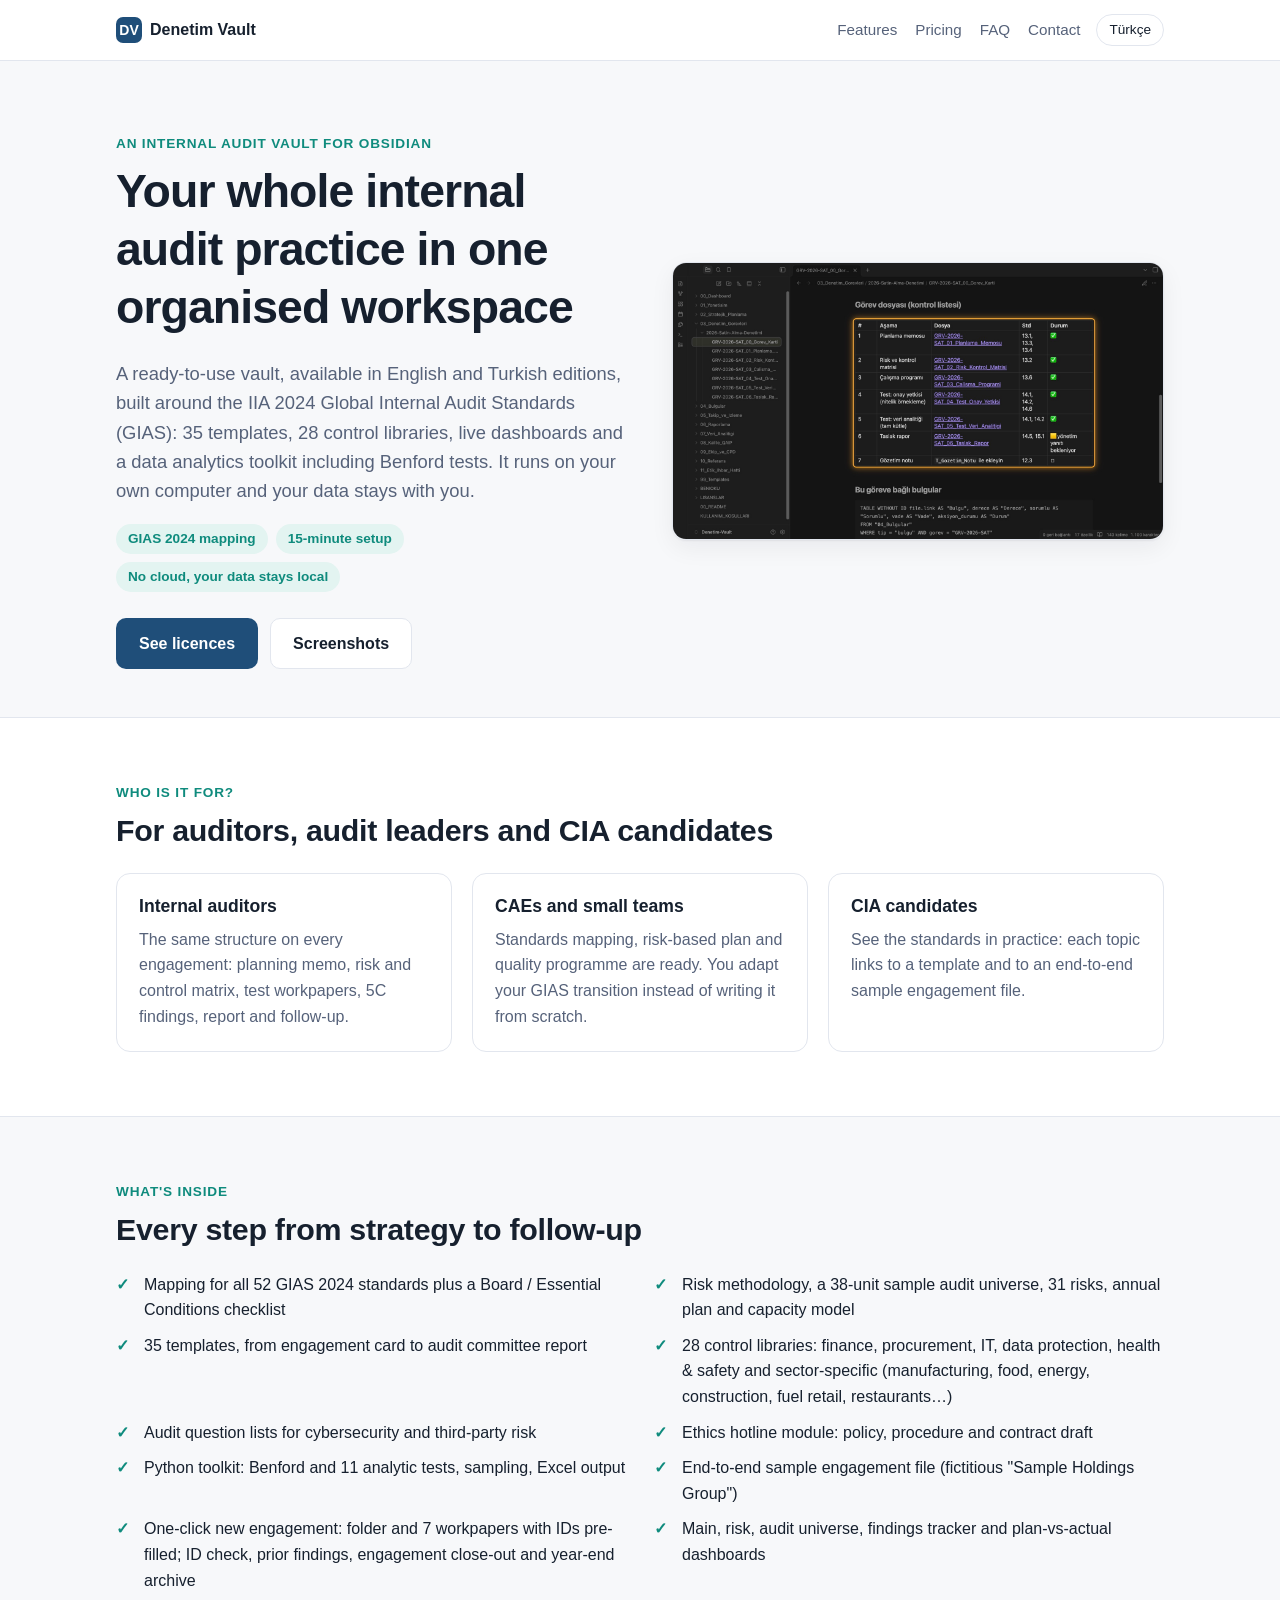
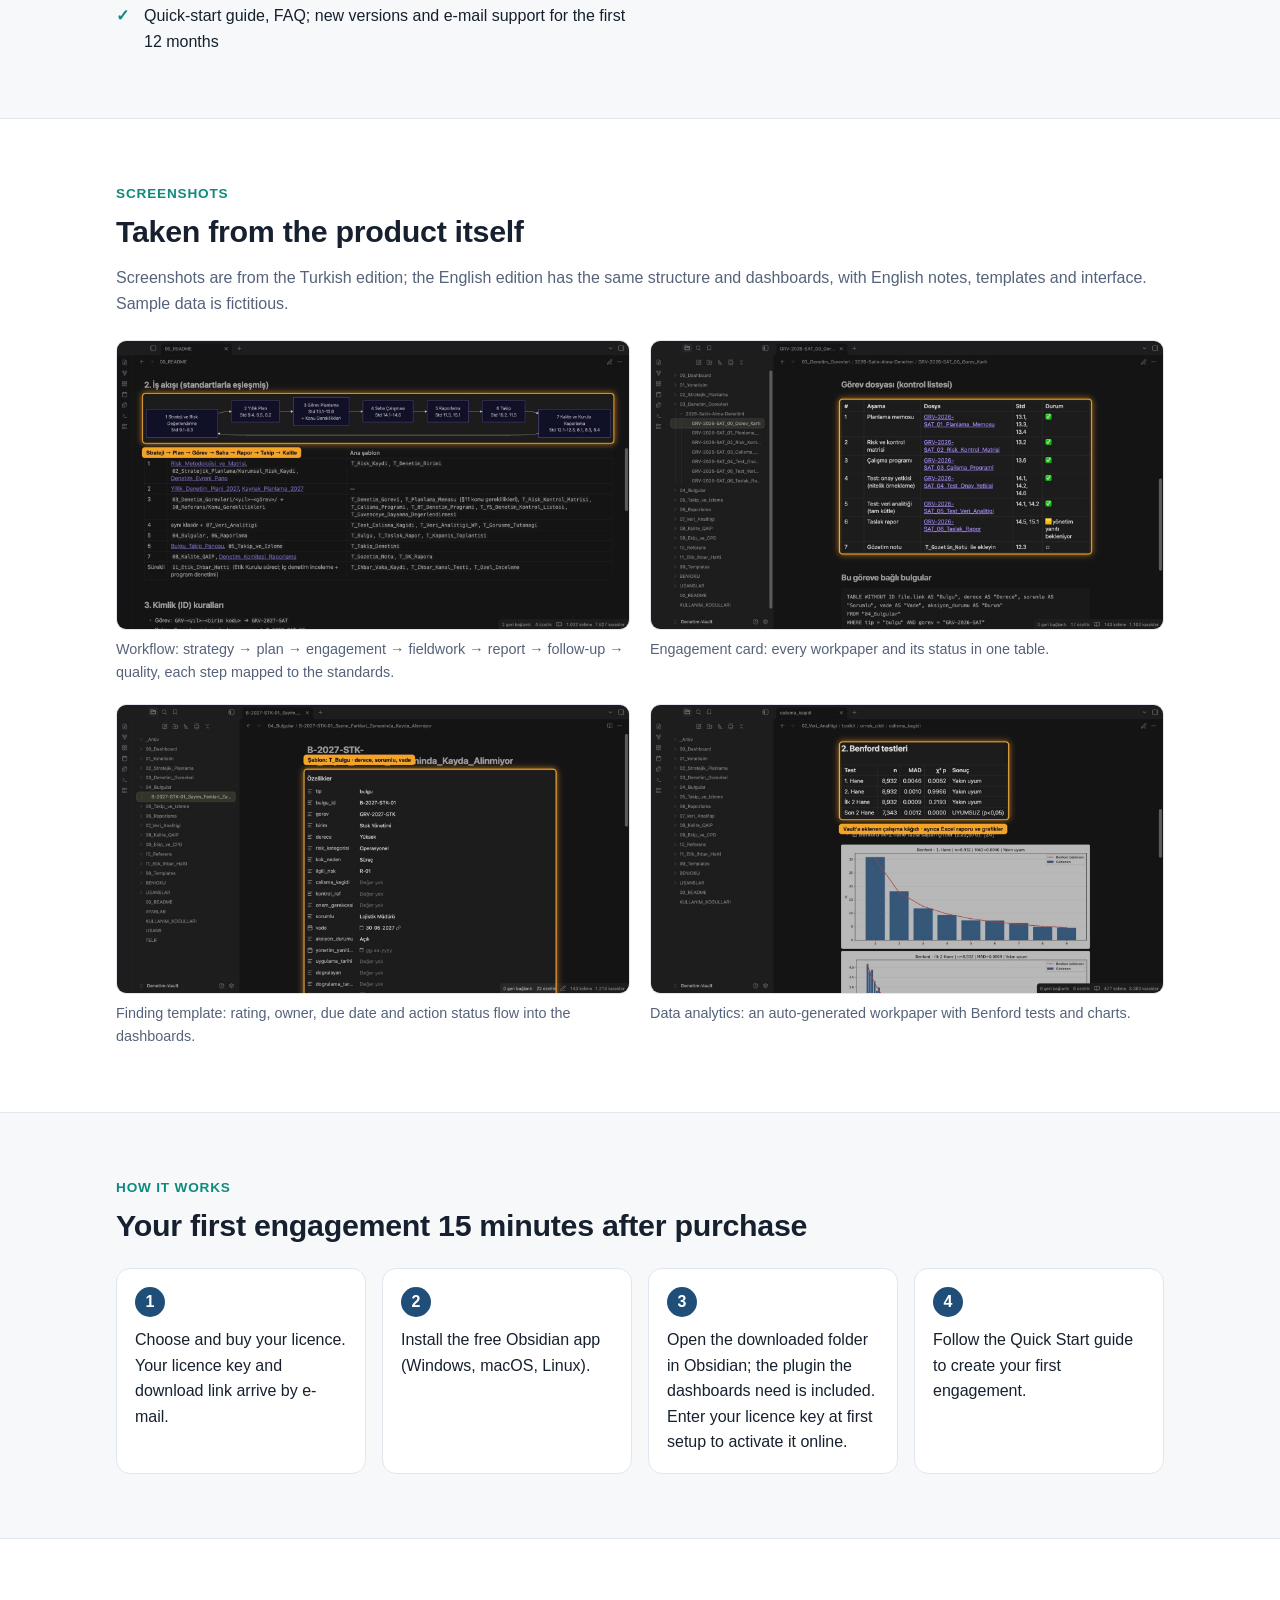
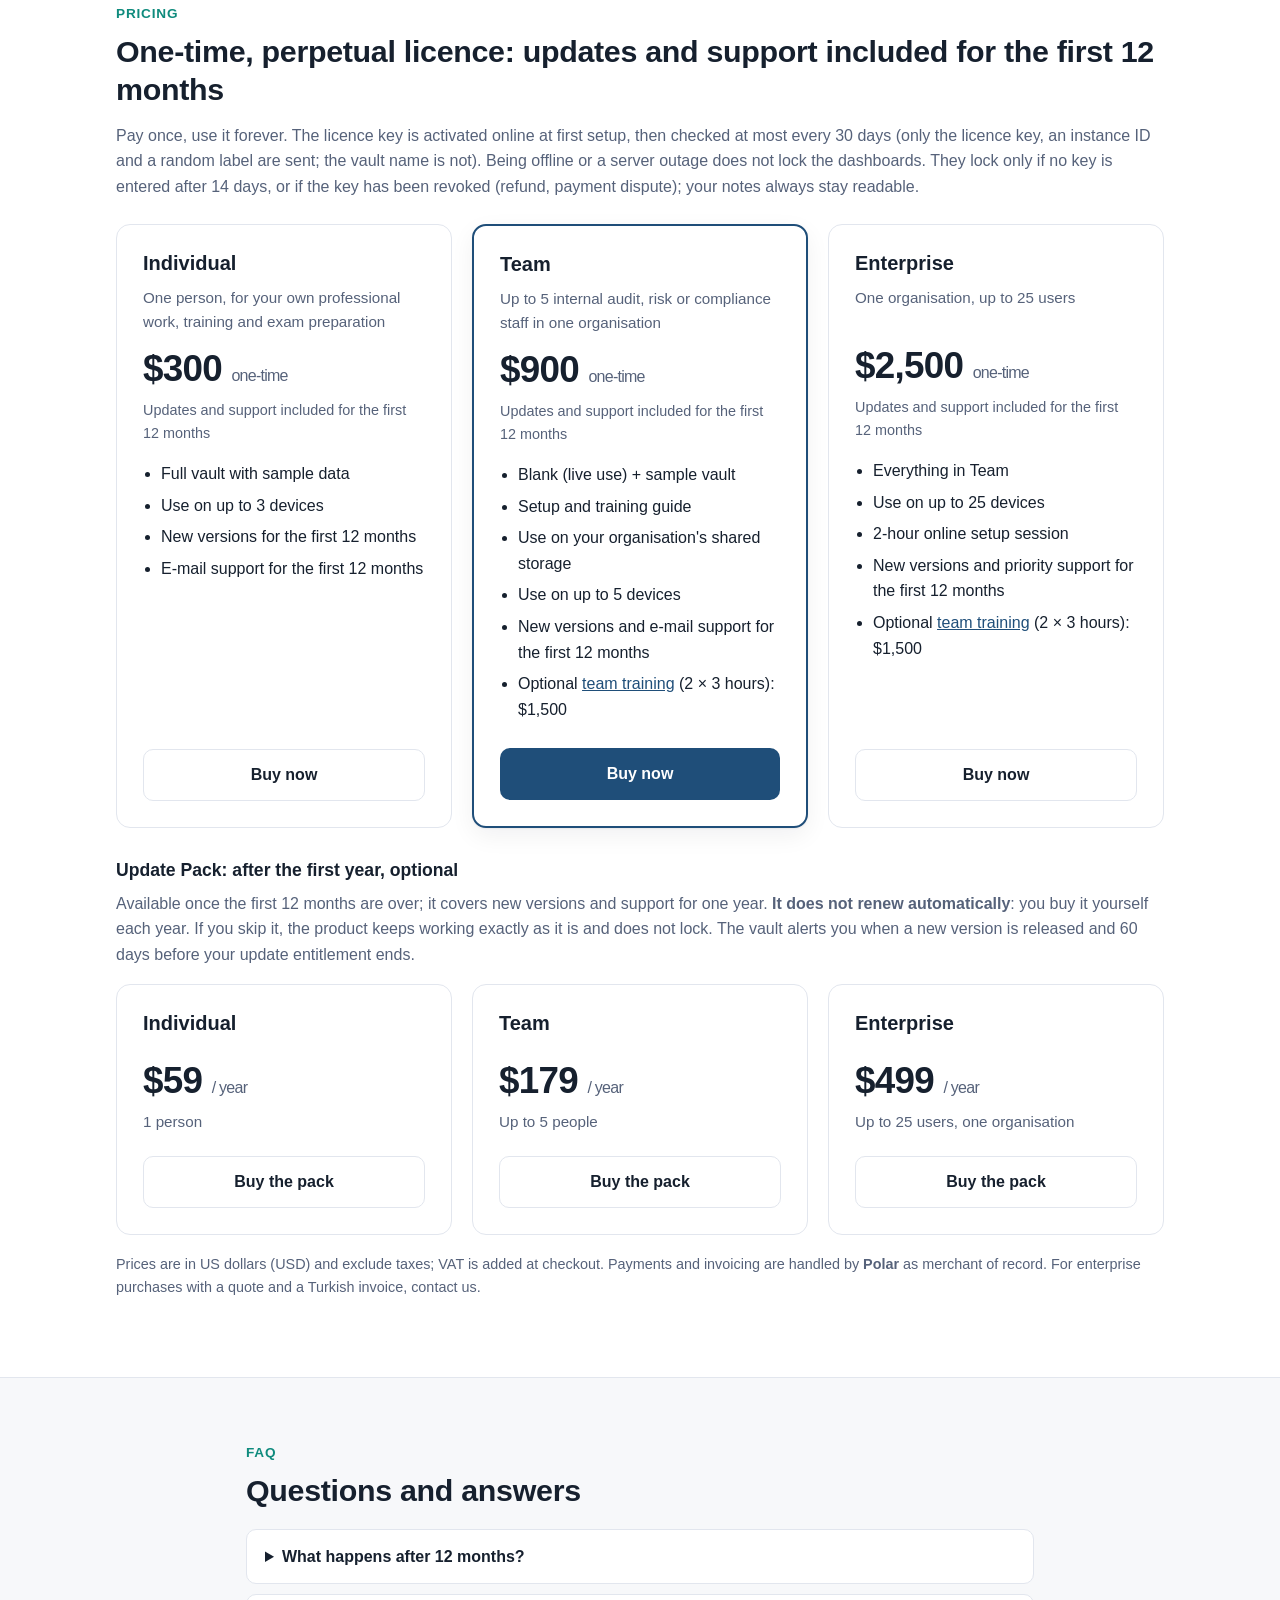
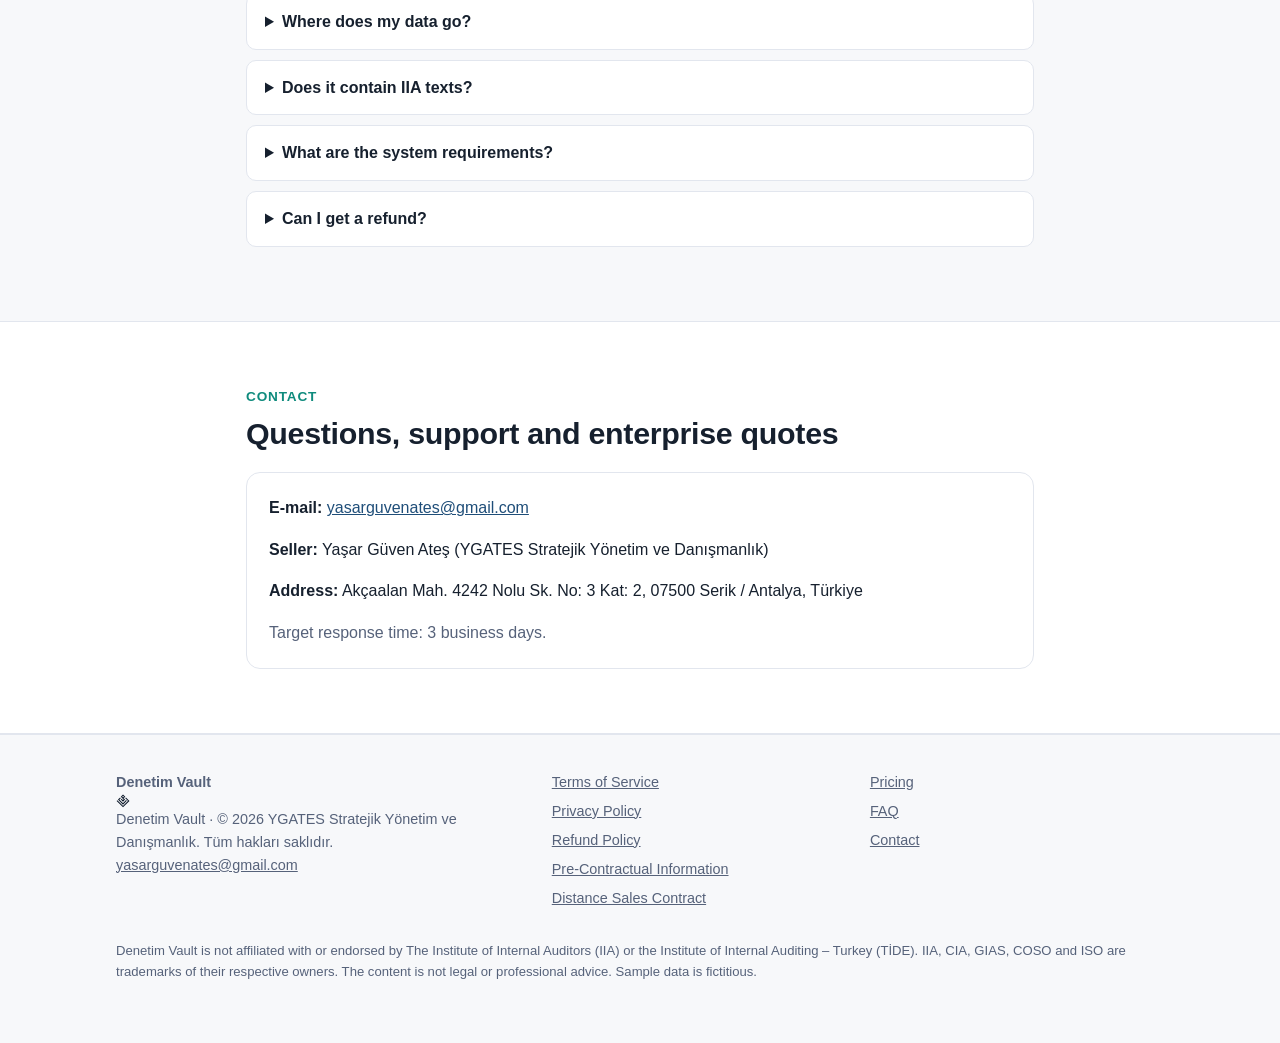
==== commit 4bef2fcd: "Satış platformu Polar: hukuk metinleri ve sayfa güvenlik ayarı Polar'a uyarlandı Satıcı-kayıtlı plat" ====
--- a/index.html
+++ b/index.html
@@ -2,7 +2,7 @@
 <html lang="tr" data-lang="tr">
 <head>
 <meta charset="utf-8">
-<meta http-equiv="Content-Security-Policy" content="default-src 'self'; img-src 'self' data:; object-src 'none'; base-uri 'self'; form-action 'self' https://*.lemonsqueezy.com">
+<meta http-equiv="Content-Security-Policy" content="default-src 'self'; img-src 'self' data:; object-src 'none'; base-uri 'self'; form-action 'self' https://polar.sh https://*.polar.sh">
 <meta name="referrer" content="strict-origin-when-cross-origin">
 <meta name="viewport" content="width=device-width, initial-scale=1">
 <title>Denetim Vault — İç Denetim Çalışma Ortamı</title>
@@ -212,8 +212,8 @@
     </div>
     </div>
     <p class="fineprint">
-      <span class="tr">Fiyatlar ABD doları (USD) cinsindendir ve vergiler hariçtir; KDV/VAT ödeme sayfasında eklenir. Ödemeler ve faturalama satıcı-of-record olarak <strong>Lemon Squeezy</strong> tarafından yapılır. Kurumsal alımlarda teklif ve TL fatura için bize yazın.</span>
-      <span class="en">Prices are in US dollars (USD) and exclude taxes; VAT is added at checkout. Payments and invoicing are handled by <strong>Lemon Squeezy</strong> as merchant of record. For enterprise purchases with a quote and a Turkish invoice, contact us.</span>
+      <span class="tr">Fiyatlar ABD doları (USD) cinsindendir ve vergiler hariçtir; KDV/VAT ödeme sayfasında eklenir. Ödemeler ve faturalama satıcı-kayıtlı (Merchant of Record) olarak <strong>Polar</strong> tarafından yapılır. Kurumsal alımlarda teklif ve TL fatura için bize yazın.</span>
+      <span class="en">Prices are in US dollars (USD) and exclude taxes; VAT is added at checkout. Payments and invoicing are handled by <strong>Polar</strong> as merchant of record. For enterprise purchases with a quote and a Turkish invoice, contact us.</span>
     </p>
   </div>
 </section>
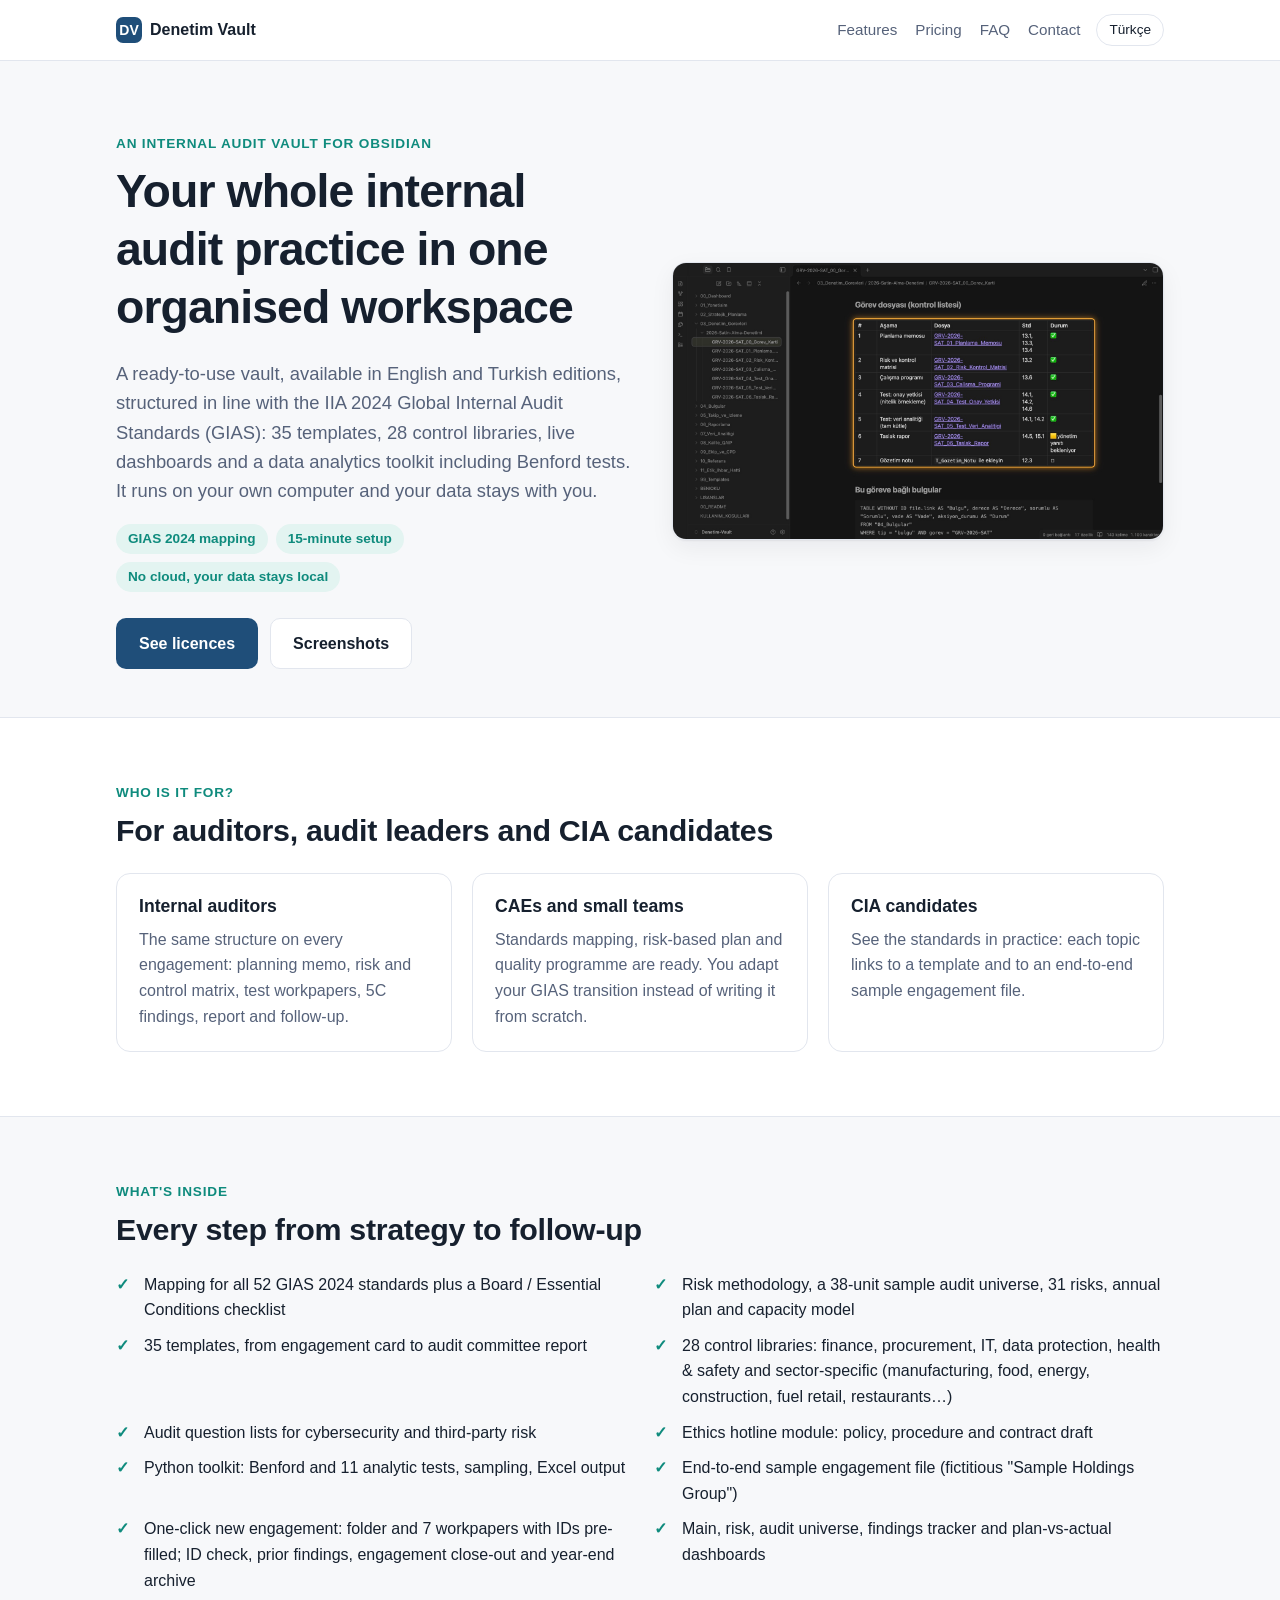
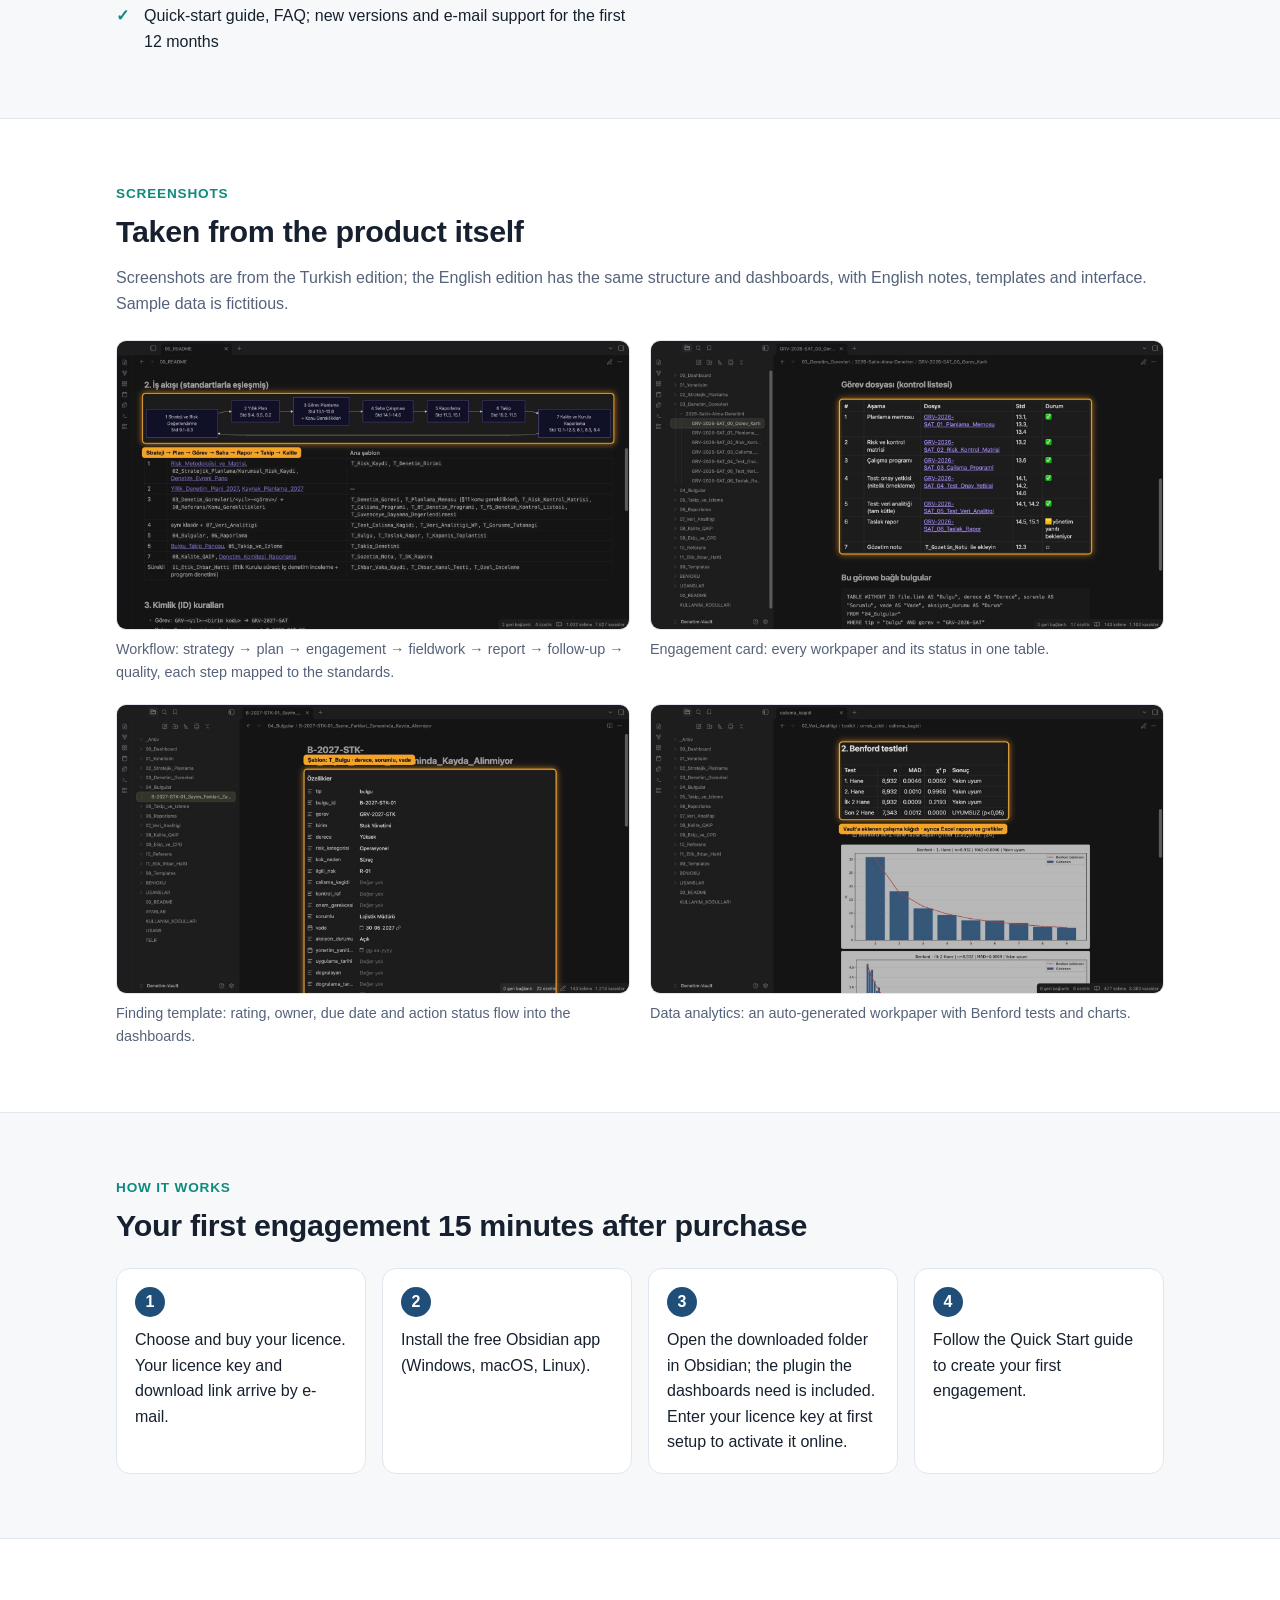
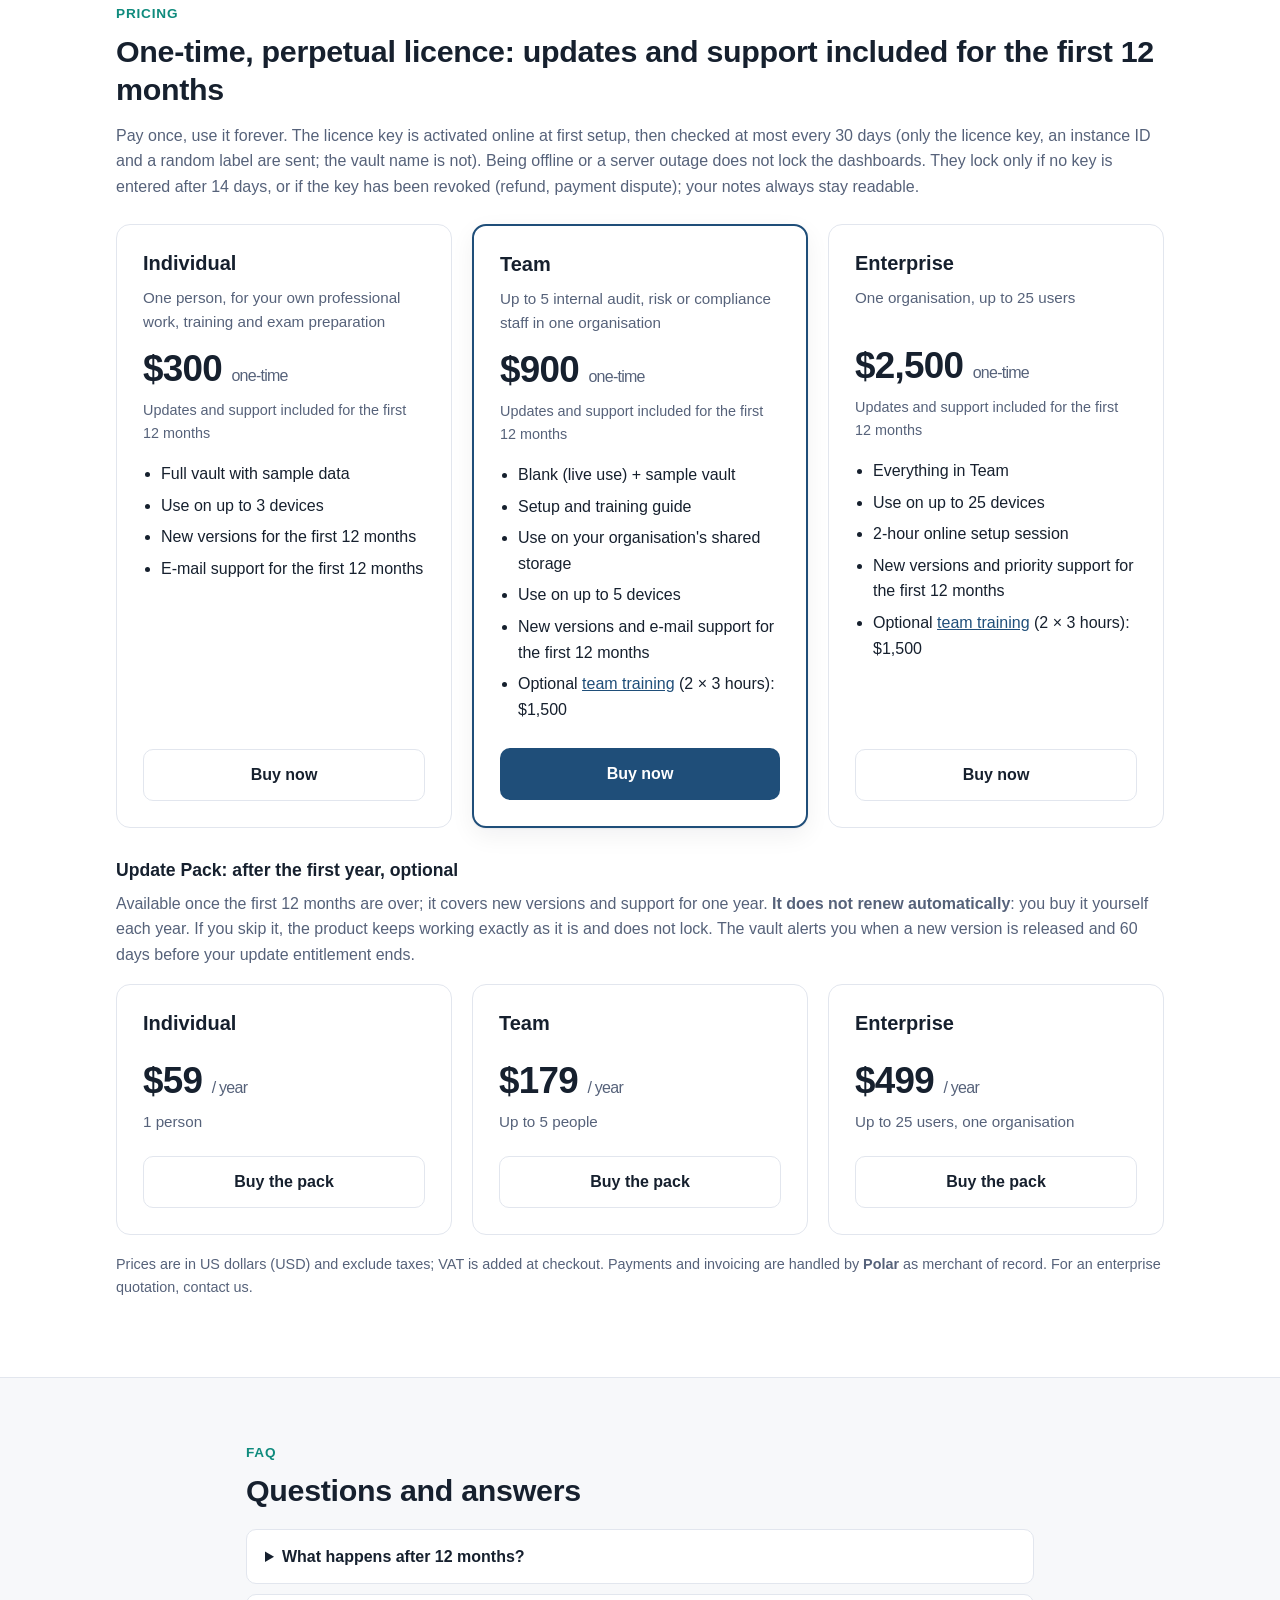
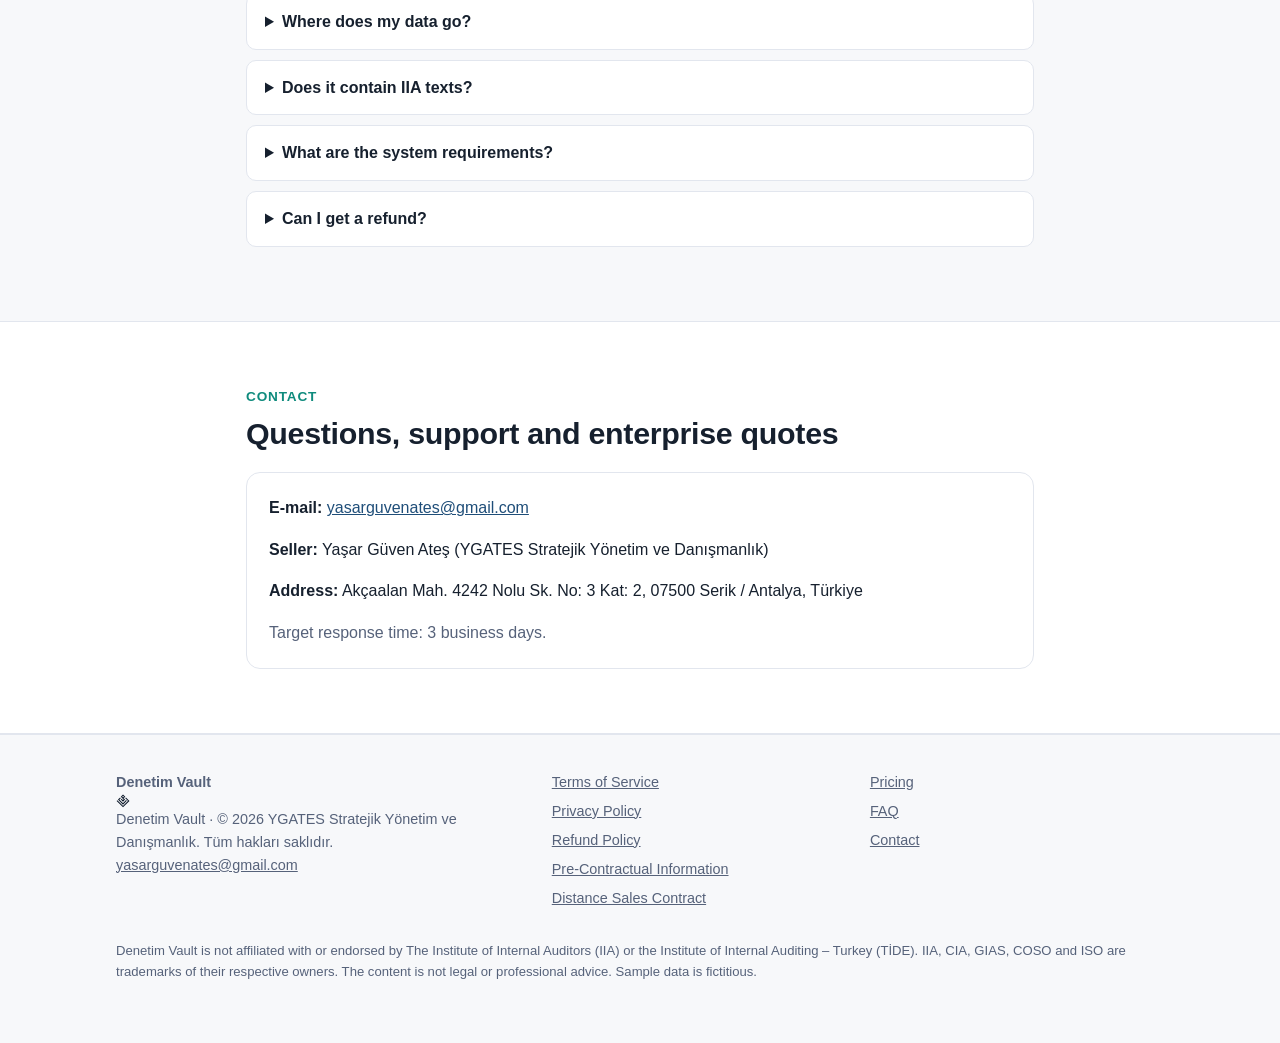
==== commit de43ed3b: "Ana sayfa: GIAS ifadesi 'ile uyumlu yapıda', TL fatura cümlesi çıkarıldı (G-261120-03, Kurucu onayı)" ====
--- a/index.html
+++ b/index.html
@@ -6,9 +6,9 @@
 <meta name="referrer" content="strict-origin-when-cross-origin">
 <meta name="viewport" content="width=device-width, initial-scale=1">
 <title>Denetim Vault — İç Denetim Çalışma Ortamı</title>
-<meta name="description" content="IIA 2024 Küresel İç Denetim Standartlarına (GIAS) göre kurulmuş, Türkçe, kullanıma hazır Obsidian iç denetim vault'u. Şablonlar, kontrol kütüphaneleri, panolar ve veri analitiği araç seti.">
+<meta name="description" content="IIA 2024 Küresel İç Denetim Standartları (GIAS) ile uyumlu yapıda, Türkçe, kullanıma hazır Obsidian iç denetim vault'u. Şablonlar, kontrol kütüphaneleri, panolar ve veri analitiği araç seti.">
 <meta property="og:title" content="Denetim Vault — İç Denetim Çalışma Ortamı">
-<meta property="og:description" content="GIAS 2024 uyumlu, Türkçe, kullanıma hazır iç denetim vault'u. Verileriniz bilgisayarınızda kalır.">
+<meta property="og:description" content="GIAS 2024 ile uyumlu yapıda, Türkçe, kullanıma hazır iç denetim vault'u. Verileriniz bilgisayarınızda kalır.">
 <meta property="og:image" content="img/og.jpg">
 <meta property="og:type" content="website">
 <link rel="icon" href="favicon.svg" type="image/svg+xml">
@@ -41,8 +41,8 @@
         <span class="en">Your whole internal audit practice in one organised workspace</span>
       </h1>
       <p class="lead">
-        <span class="tr">IIA 2024 Küresel İç Denetim Standartlarına (GIAS) göre kurulmuş, kullanıma hazır vault (Türkçe ve İngilizce sürüm): 35 şablon, 28 kontrol kütüphanesi, canlı panolar ve Benford dahil veri analitiği araç seti. Bilgisayarınızda çalışır, verileriniz sizde kalır.</span>
-        <span class="en">A ready-to-use vault, available in English and Turkish editions, built around the IIA 2024 Global Internal Audit Standards (GIAS): 35 templates, 28 control libraries, live dashboards and a data analytics toolkit including Benford tests. It runs on your own computer and your data stays with you.</span>
+        <span class="tr">IIA 2024 Küresel İç Denetim Standartları (GIAS) ile uyumlu yapıda, kullanıma hazır vault (Türkçe ve İngilizce sürüm): 35 şablon, 28 kontrol kütüphanesi, canlı panolar ve Benford dahil veri analitiği araç seti. Bilgisayarınızda çalışır, verileriniz sizde kalır.</span>
+        <span class="en">A ready-to-use vault, available in English and Turkish editions, structured in line with the IIA 2024 Global Internal Audit Standards (GIAS): 35 templates, 28 control libraries, live dashboards and a data analytics toolkit including Benford tests. It runs on your own computer and your data stays with you.</span>
       </p>
       <div class="badges">
         <span class="badge"><span class="tr">GIAS 2024 uyum haritası</span><span class="en">GIAS 2024 mapping</span></span>
@@ -212,8 +212,8 @@
     </div>
     </div>
     <p class="fineprint">
-      <span class="tr">Fiyatlar ABD doları (USD) cinsindendir ve vergiler hariçtir; KDV/VAT ödeme sayfasında eklenir. Ödemeler ve faturalama satıcı-kayıtlı (Merchant of Record) olarak <strong>Polar</strong> tarafından yapılır. Kurumsal alımlarda teklif ve TL fatura için bize yazın.</span>
-      <span class="en">Prices are in US dollars (USD) and exclude taxes; VAT is added at checkout. Payments and invoicing are handled by <strong>Polar</strong> as merchant of record. For enterprise purchases with a quote and a Turkish invoice, contact us.</span>
+      <span class="tr">Fiyatlar ABD doları (USD) cinsindendir ve vergiler hariçtir; KDV/VAT ödeme sayfasında eklenir. Ödemeler ve faturalama satıcı-kayıtlı (Merchant of Record) olarak <strong>Polar</strong> tarafından yapılır. Kurumsal alımlarda teklif için bize yazın.</span>
+      <span class="en">Prices are in US dollars (USD) and exclude taxes; VAT is added at checkout. Payments and invoicing are handled by <strong>Polar</strong> as merchant of record. For an enterprise quotation, contact us.</span>
     </p>
   </div>
 </section>
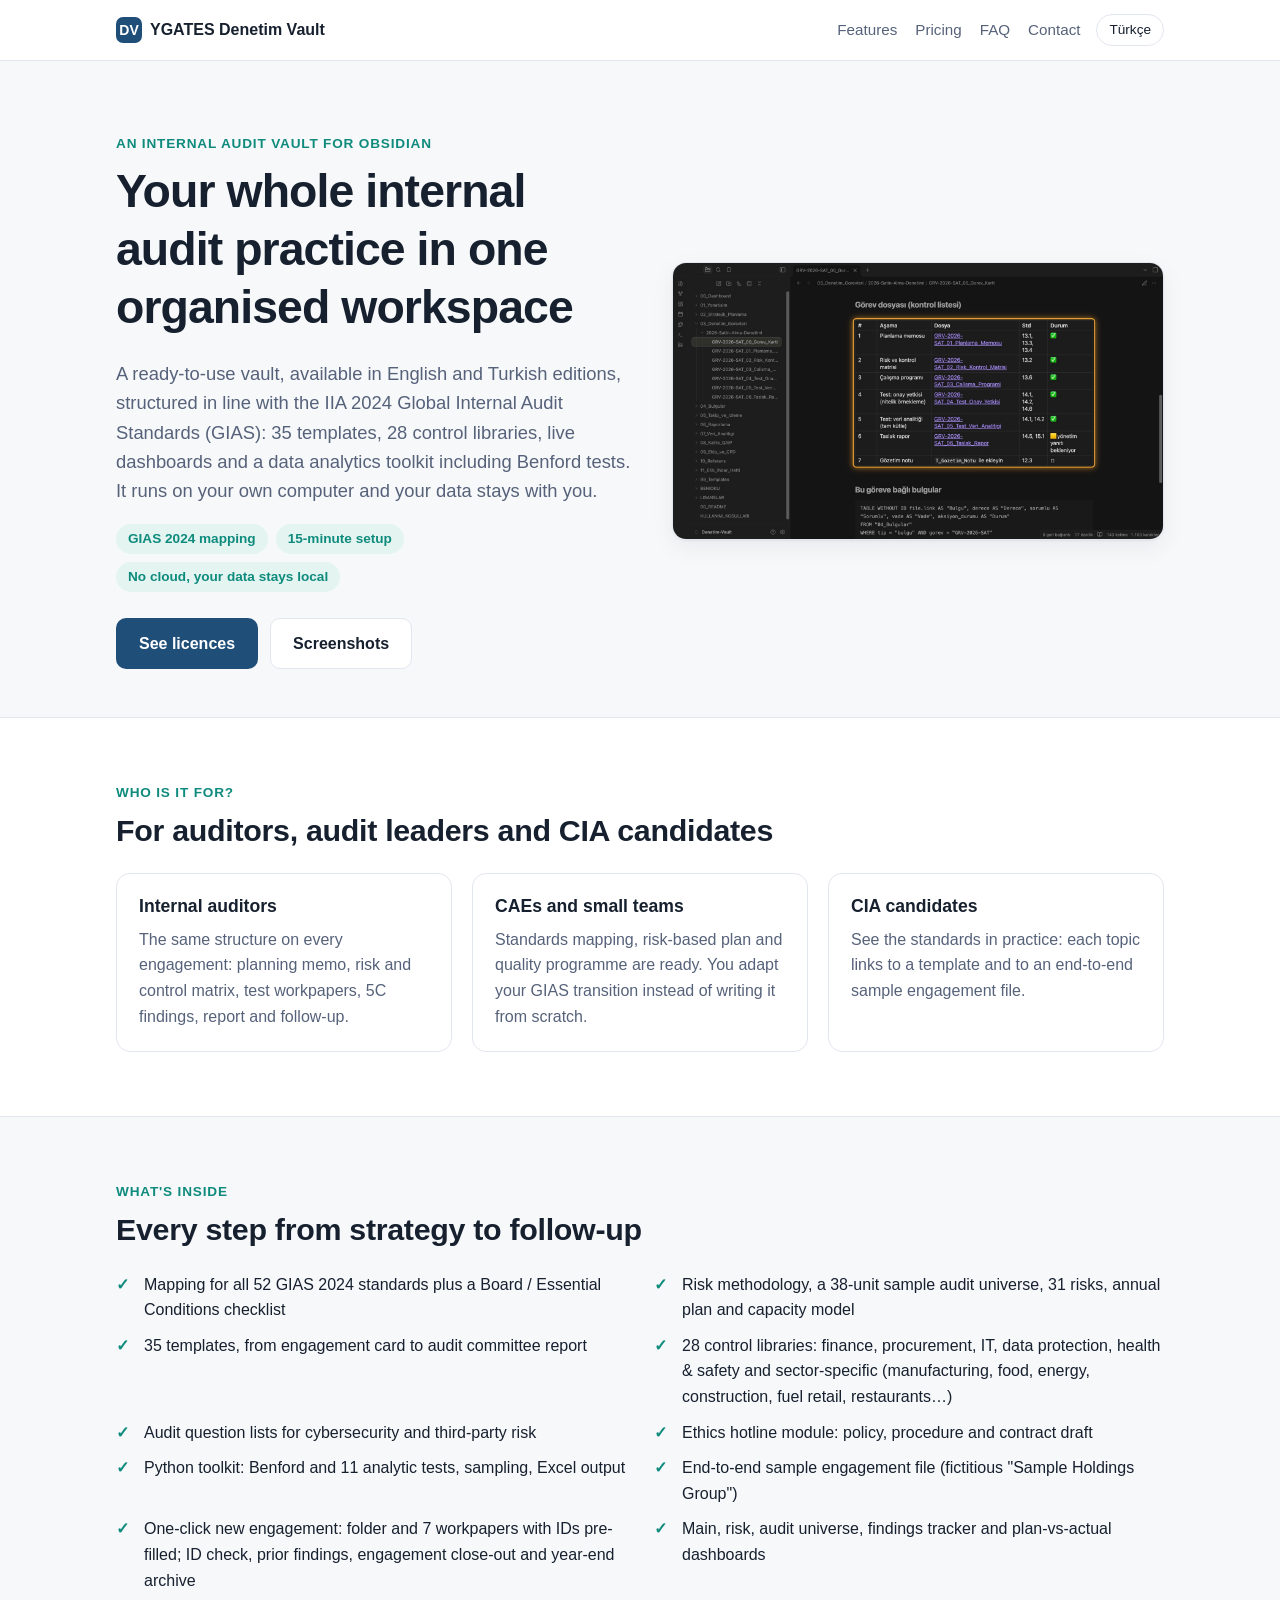
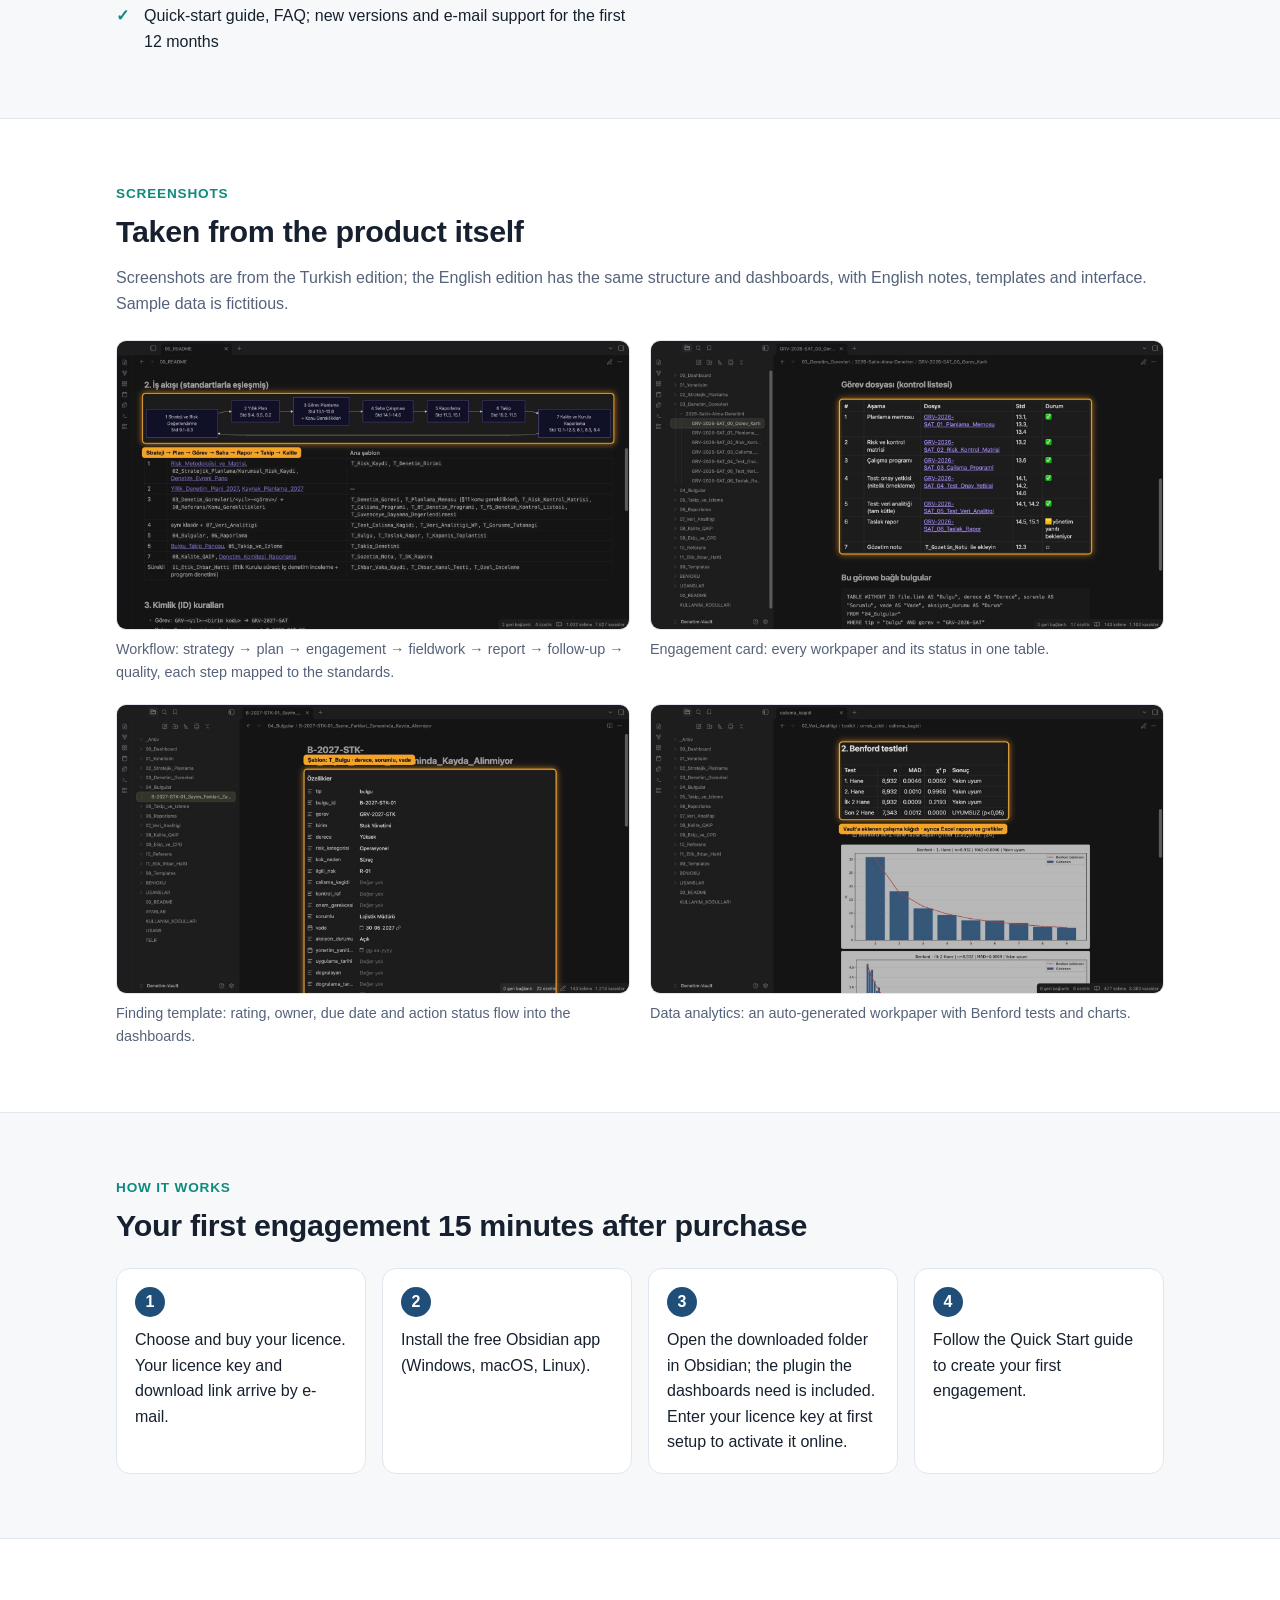
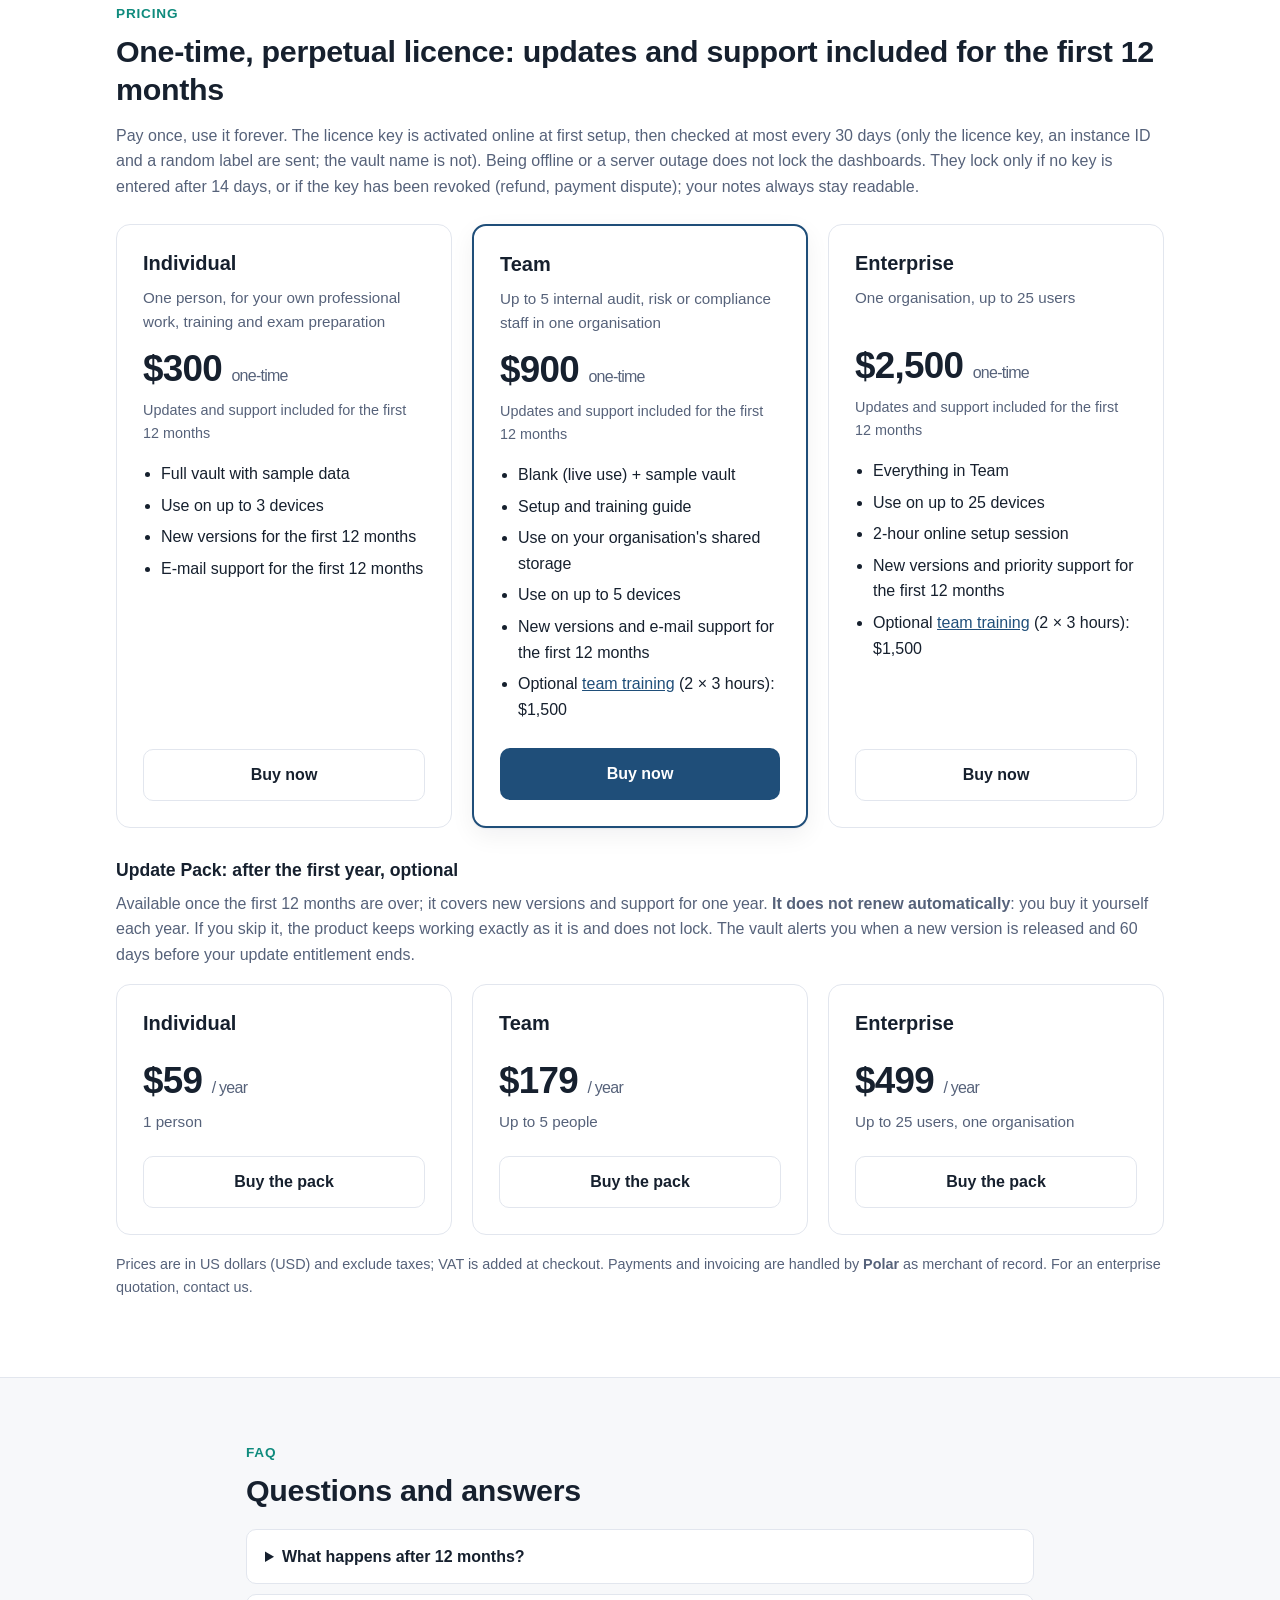
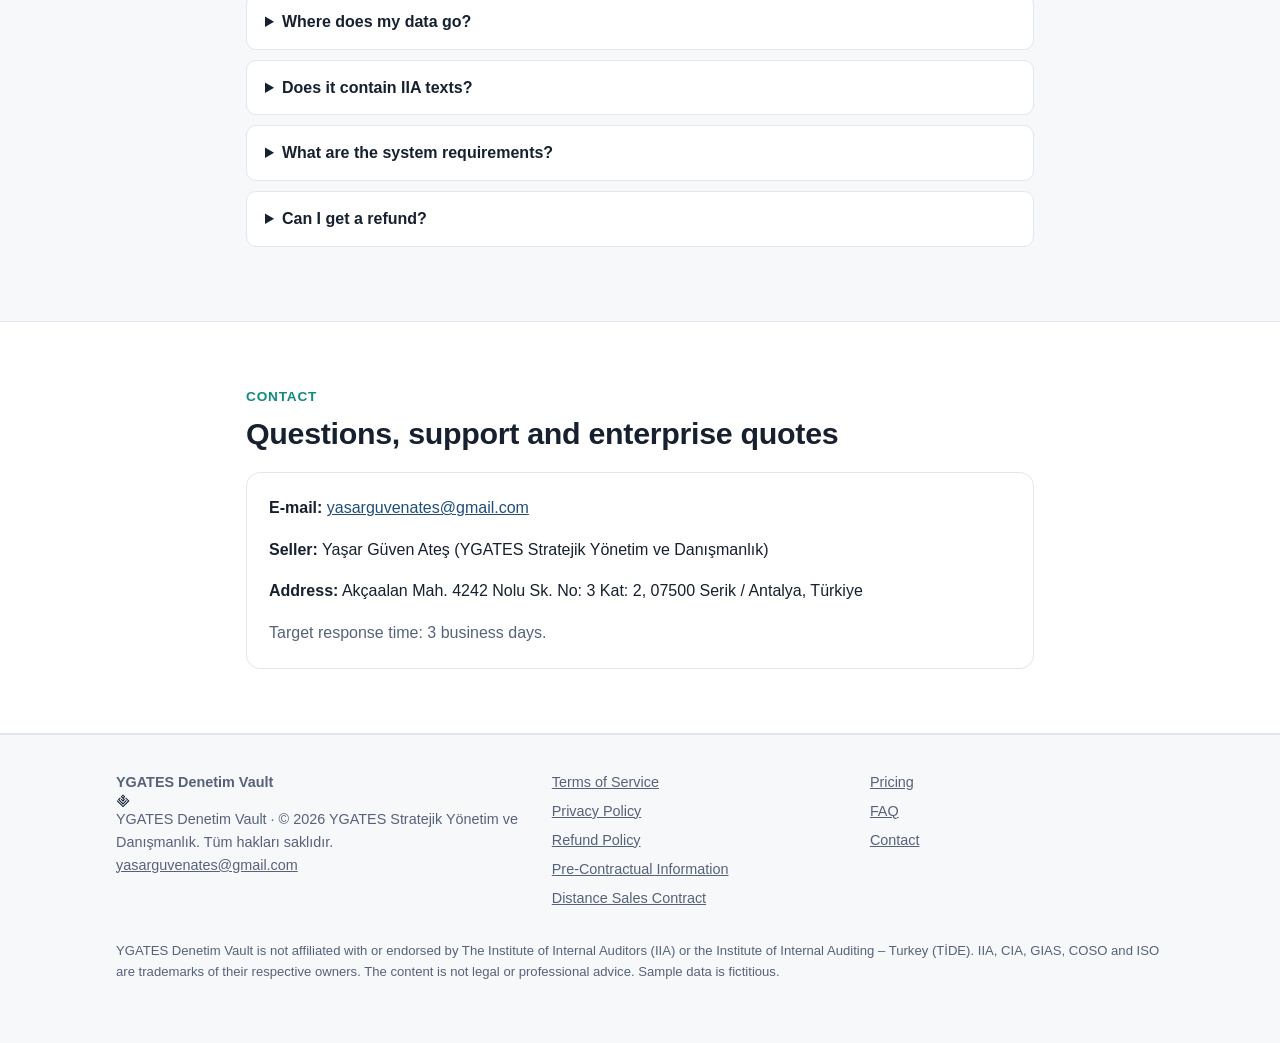
==== commit 3e1fe03f: "Ürün adı her yerde 'YGATES Denetim Vault' (Audit Vault kaldırıldı); KK 3.3, ÖBF 1.1, MSS 1.1, Gizlil" ====
--- a/index.html
+++ b/index.html
@@ -5,9 +5,9 @@
 <meta http-equiv="Content-Security-Policy" content="default-src 'self'; img-src 'self' data:; object-src 'none'; base-uri 'self'; form-action 'self' https://polar.sh https://*.polar.sh">
 <meta name="referrer" content="strict-origin-when-cross-origin">
 <meta name="viewport" content="width=device-width, initial-scale=1">
-<title>Denetim Vault — İç Denetim Çalışma Ortamı</title>
+<title>YGATES Denetim Vault — İç Denetim Çalışma Ortamı</title>
 <meta name="description" content="IIA 2024 Küresel İç Denetim Standartları (GIAS) ile uyumlu yapıda, Türkçe, kullanıma hazır Obsidian iç denetim vault'u. Şablonlar, kontrol kütüphaneleri, panolar ve veri analitiği araç seti.">
-<meta property="og:title" content="Denetim Vault — İç Denetim Çalışma Ortamı">
+<meta property="og:title" content="YGATES Denetim Vault — İç Denetim Çalışma Ortamı">
 <meta property="og:description" content="GIAS 2024 ile uyumlu yapıda, Türkçe, kullanıma hazır iç denetim vault'u. Verileriniz bilgisayarınızda kalır.">
 <meta property="og:image" content="img/og.jpg">
 <meta property="og:type" content="website">
@@ -16,11 +16,11 @@
 <link rel="stylesheet" href="style.css">
 <script src="site.js"></script>
 </head>
-<body data-yga-urun="Denetim Vault">
+<body data-yga-urun="YGATES Denetim Vault">
 
 <header class="top">
   <div class="wrap">
-    <a class="logo" href="index.html"><span class="logo-mark">DV</span> Denetim Vault</a>
+    <a class="logo" href="index.html"><span class="logo-mark">DV</span> YGATES Denetim Vault</a>
     <nav class="links">
       <a href="#ozellikler"><span class="tr">Özellikler</span><span class="en">Features</span></a>
       <a href="#fiyatlar"><span class="tr">Fiyatlar</span><span class="en">Pricing</span></a>
@@ -55,7 +55,7 @@
       </div>
     </div>
     <div class="hero-shot">
-      <img src="img/2-11.jpg" width="1600" height="900" alt="Denetim Vault: örnek görev kartı ve görev dosyası kontrol listesi">
+      <img src="img/2-11.jpg" width="1600" height="900" alt="YGATES Denetim Vault: örnek görev kartı ve görev dosyası kontrol listesi">
     </div>
   </div>
 </section>
@@ -265,7 +265,7 @@
   <div class="wrap">
     <div class="cols">
       <div>
-        <strong>Denetim Vault</strong><br>
+        <strong>YGATES Denetim Vault</strong><br>
         <img class="u-telif-ikon" src="favicon.svg" alt="YGATES" width="14" height="14"><span data-yga-telif>© 2026 YGATES Stratejik Yönetim ve Danışmanlık. Tüm hakları saklıdır.</span><br>
         <a href="mailto:yasarguvenates@gmail.com">yasarguvenates@gmail.com</a>
       </div>
@@ -287,8 +287,8 @@
       </div>
     </div>
     <p class="disclaimer">
-      <span class="tr">Denetim Vault; The Institute of Internal Auditors (IIA) veya Türkiye İç Denetim Enstitüsü (TİDE) ile bağlantılı değildir ve bu kuruluşlarca onaylanmamıştır. IIA, CIA, GIAS, COSO ve ISO sahiplerinin markalarıdır. İçerik hukuki veya mesleki görüş değildir. Örnek veriler kurgusaldır.</span>
-      <span class="en">Denetim Vault is not affiliated with or endorsed by The Institute of Internal Auditors (IIA) or the Institute of Internal Auditing – Turkey (TİDE). IIA, CIA, GIAS, COSO and ISO are trademarks of their respective owners. The content is not legal or professional advice. Sample data is fictitious.</span>
+      <span class="tr">YGATES Denetim Vault; The Institute of Internal Auditors (IIA) veya Türkiye İç Denetim Enstitüsü (TİDE) ile bağlantılı değildir ve bu kuruluşlarca onaylanmamıştır. IIA, CIA, GIAS, COSO ve ISO sahiplerinin markalarıdır. İçerik hukuki veya mesleki görüş değildir. Örnek veriler kurgusaldır.</span>
+      <span class="en">YGATES Denetim Vault is not affiliated with or endorsed by The Institute of Internal Auditors (IIA) or the Institute of Internal Auditing – Turkey (TİDE). IIA, CIA, GIAS, COSO and ISO are trademarks of their respective owners. The content is not legal or professional advice. Sample data is fictitious.</span>
     </p>
   </div>
 </footer>
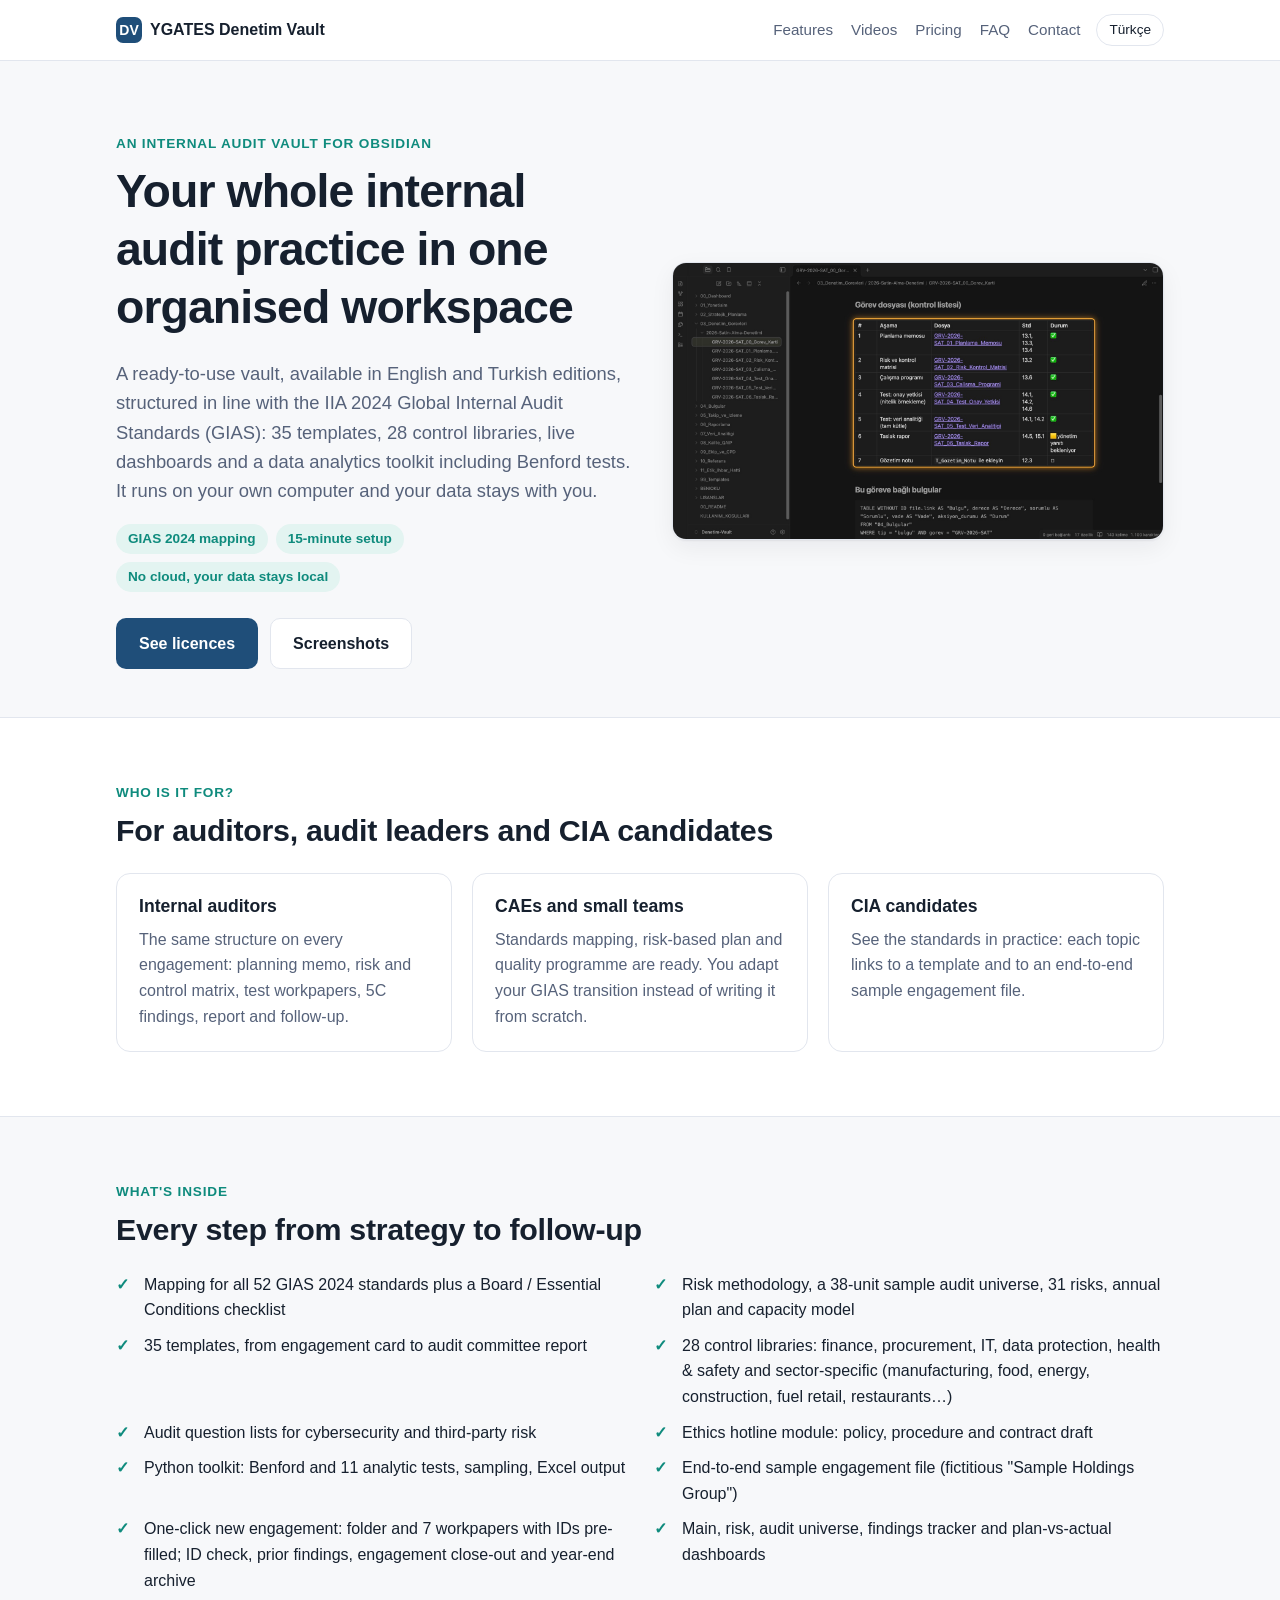
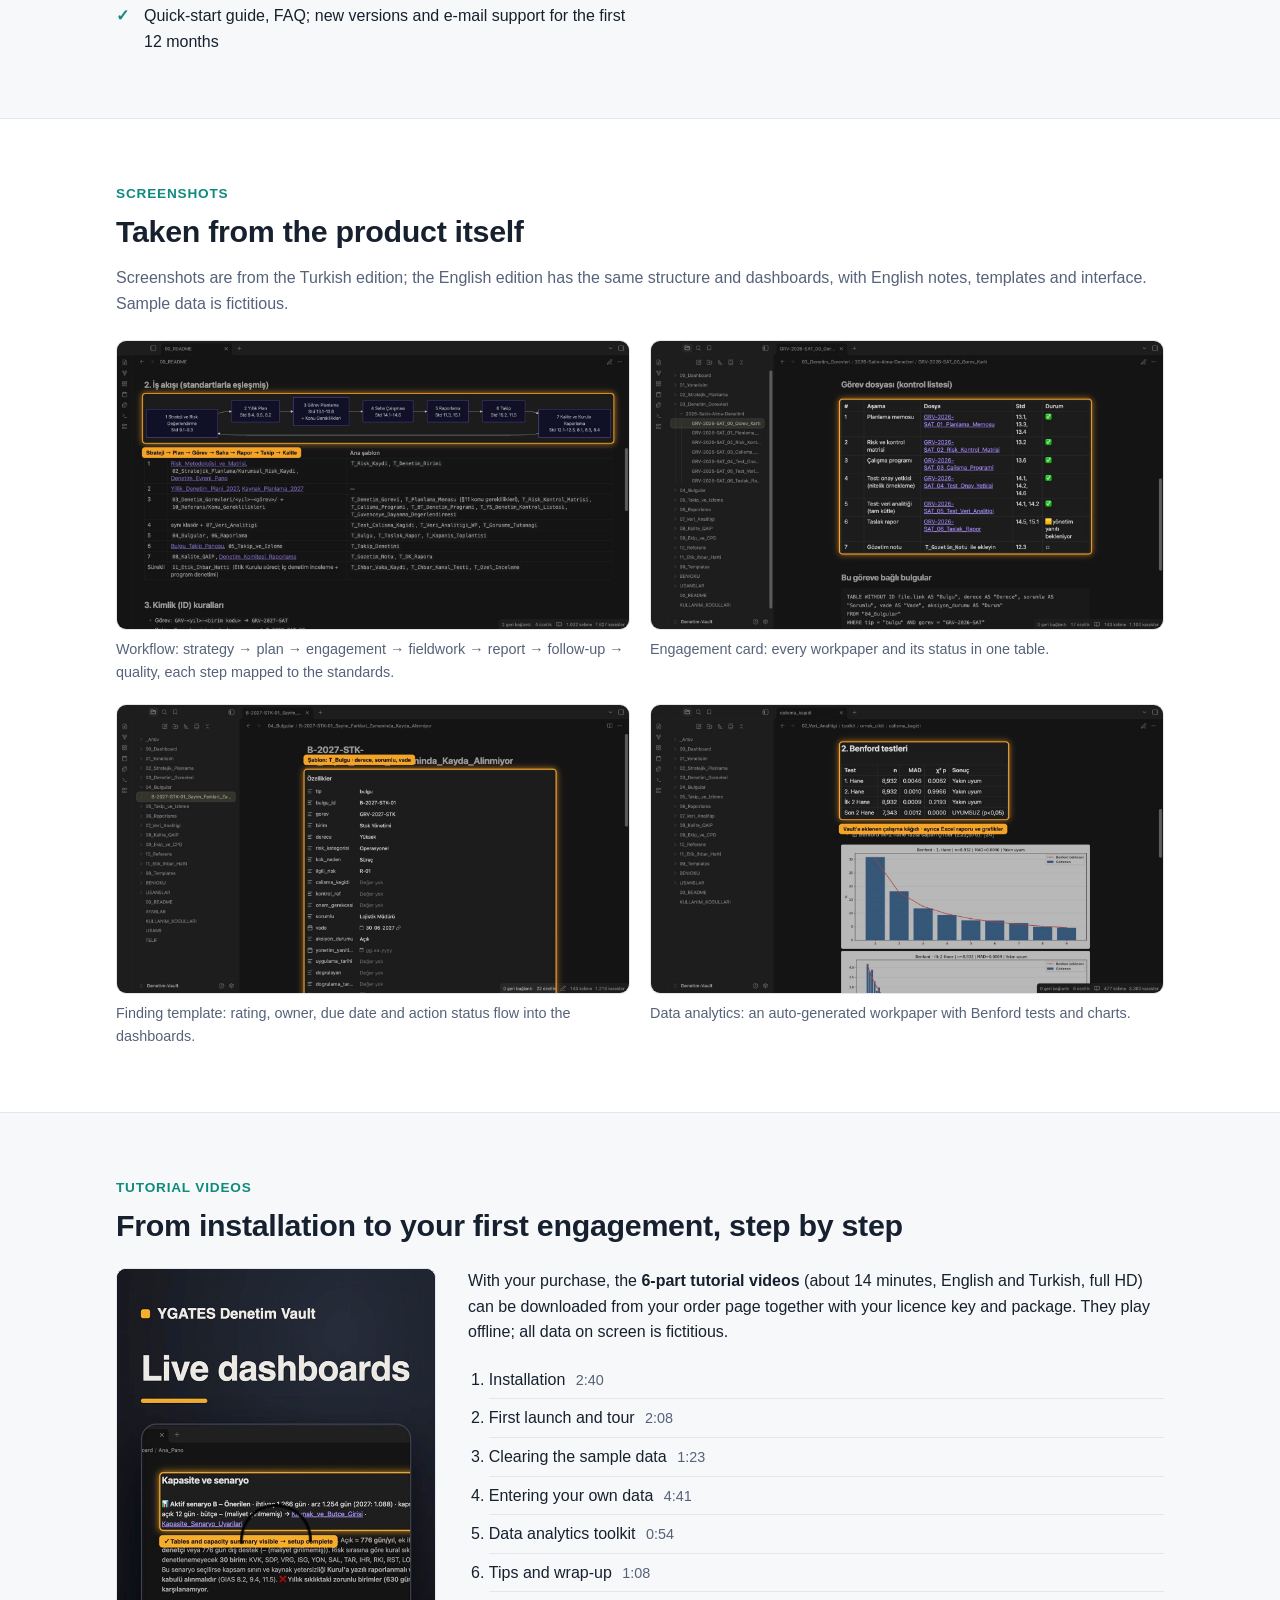
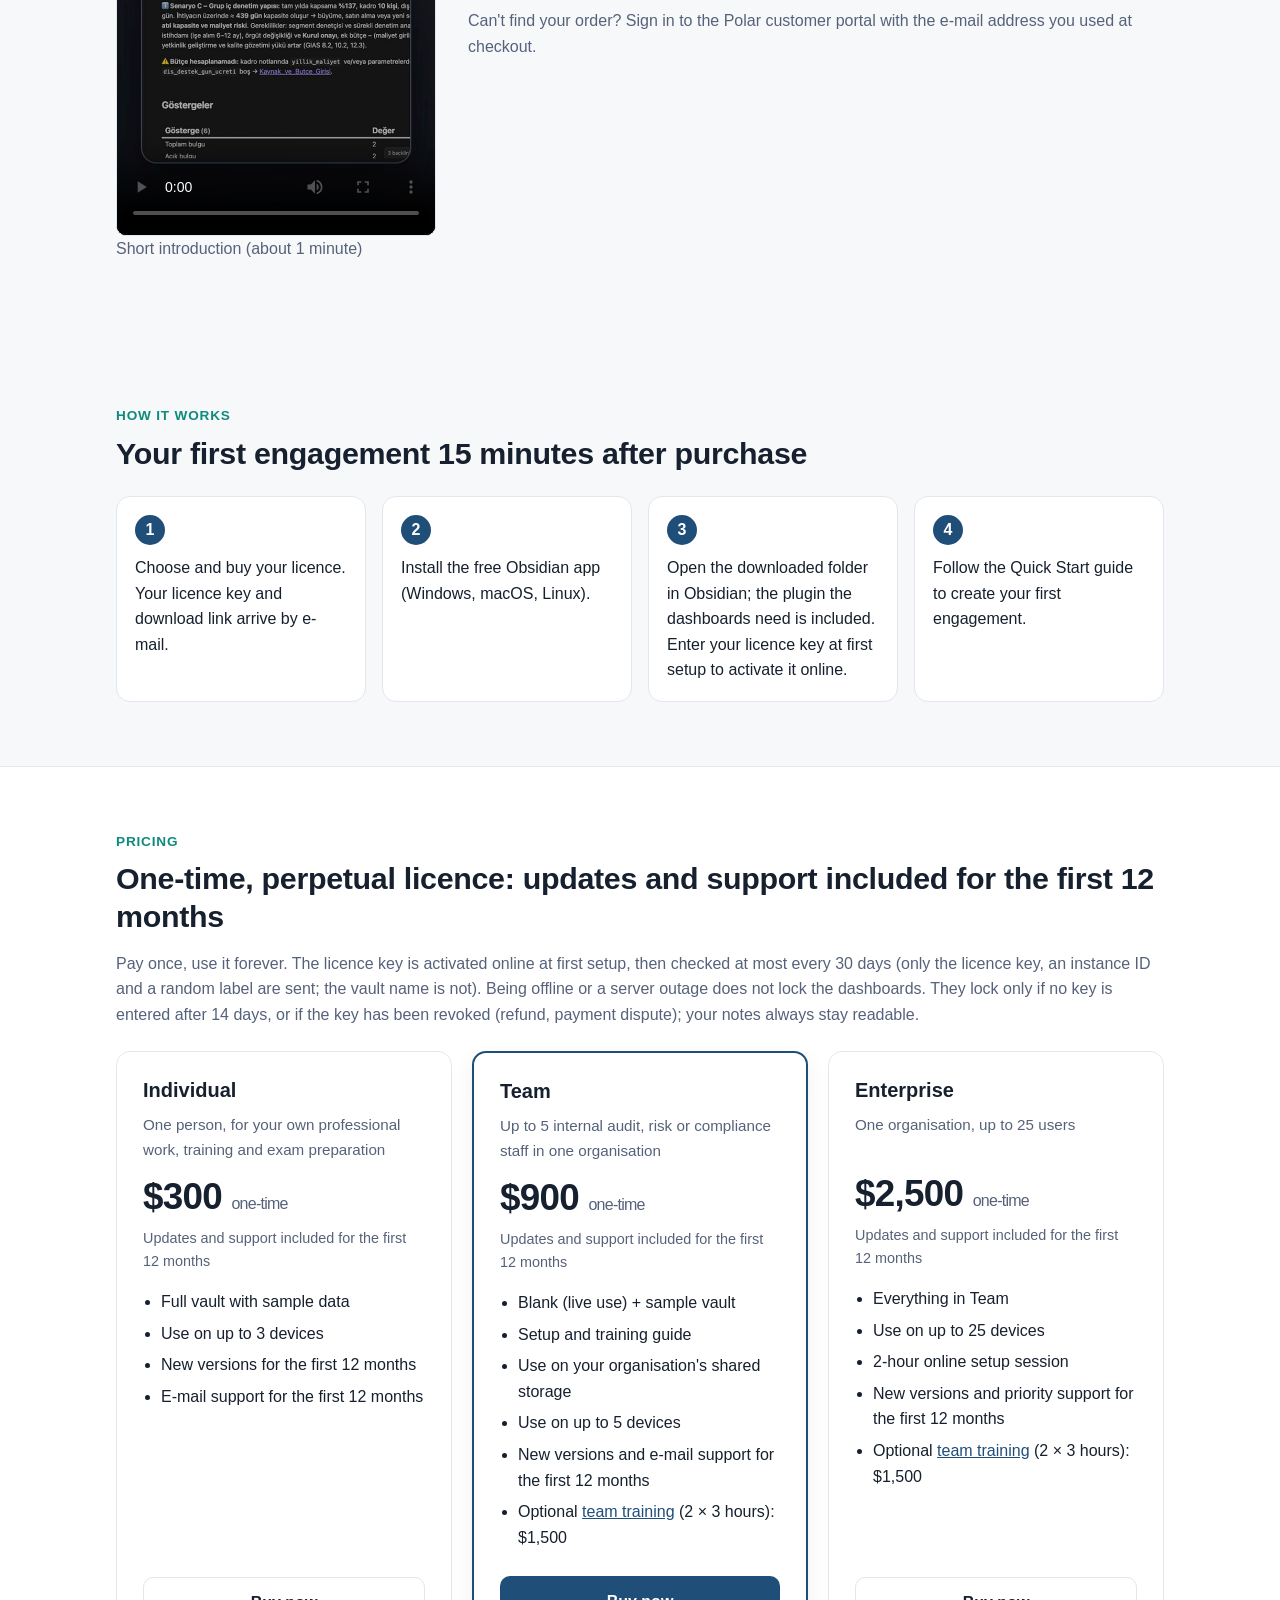
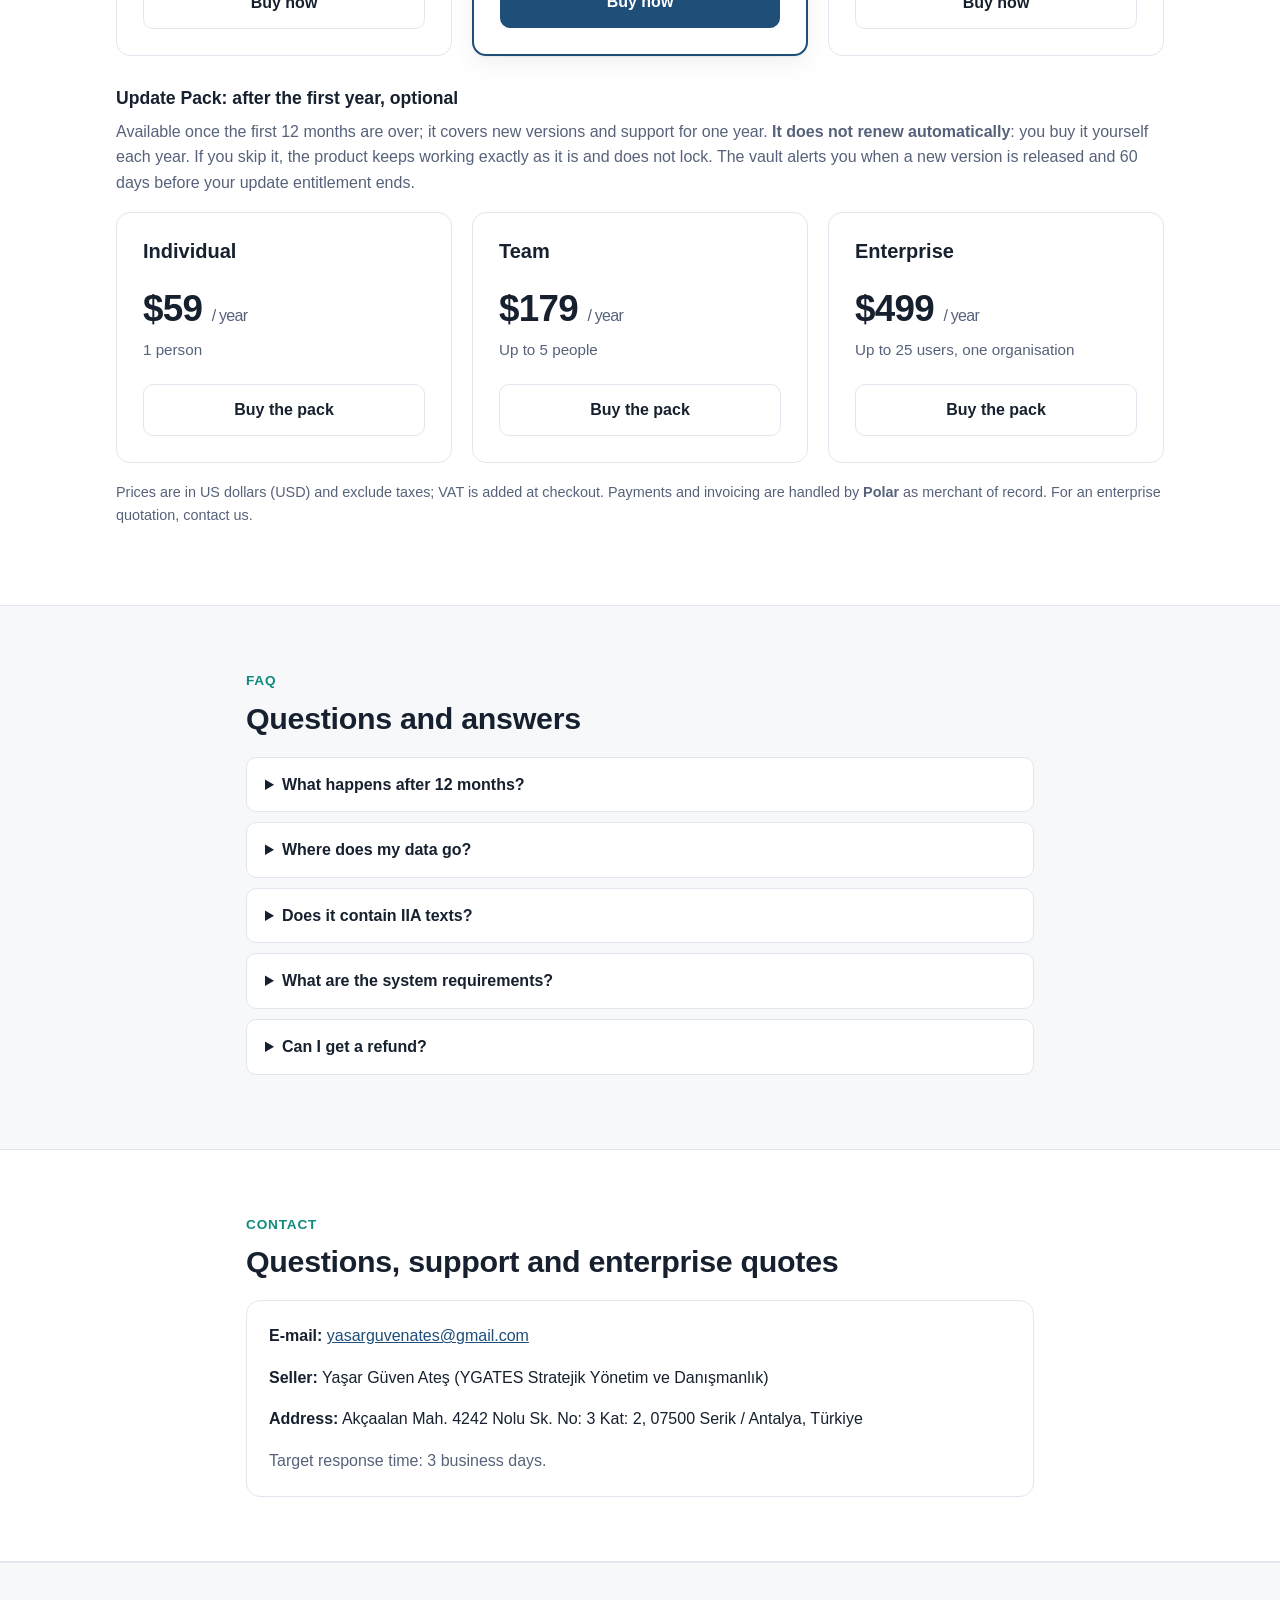
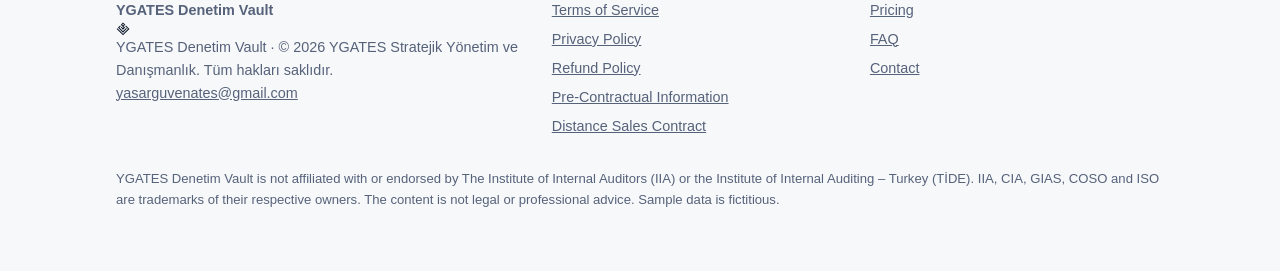
==== commit 825e4330: "Videolar bölümü: TR/EN tanıtım klipleri (yeniden üretildi, YGATES Denetim Vault), altyazılar, kapakl" ====
--- a/index.html
+++ b/index.html
@@ -23,6 +23,7 @@
     <a class="logo" href="index.html"><span class="logo-mark">DV</span> YGATES Denetim Vault</a>
     <nav class="links">
       <a href="#ozellikler"><span class="tr">Özellikler</span><span class="en">Features</span></a>
+      <a href="#videolar"><span class="tr">Videolar</span><span class="en">Videos</span></a>
       <a href="#fiyatlar"><span class="tr">Fiyatlar</span><span class="en">Pricing</span></a>
       <a href="#sss"><span class="tr">SSS</span><span class="en">FAQ</span></a>
       <a href="#iletisim"><span class="tr">İletişim</span><span class="en">Contact</span></a>
@@ -140,6 +141,32 @@
   </div>
 </section>
 
+<section id="videolar">
+  <div class="wrap">
+    <div class="eyebrow"><span class="tr">Kullanım videoları</span><span class="en">Tutorial videos</span></div>
+    <h2><span class="tr">Kurulumdan ilk göreve, adım adım</span><span class="en">From installation to your first engagement, step by step</span></h2>
+    <div class="video-grid u-mt24">
+      <div class="video-kutu">
+        <video class="tr" controls preload="metadata" playsinline width="1080" height="1920" poster="video/tanitim-tr.jpg"><source src="video/tanitim-tr.mp4" type="video/mp4"><track kind="subtitles" srclang="tr" label="Türkçe" src="video/tanitim-tr.vtt" default></video>
+        <video class="en" controls preload="metadata" playsinline width="1080" height="1920" poster="video/tanitim-en.jpg"><source src="video/tanitim-en.mp4" type="video/mp4"><track kind="subtitles" srclang="en" label="English" src="video/tanitim-en.vtt" default></video>
+        <p class="muted"><span class="tr">Kısa tanıtım (yaklaşık 1 dakika)</span><span class="en">Short introduction (about 1 minute)</span></p>
+      </div>
+      <div>
+        <p><span class="tr">Satın aldığınızda <strong>6 bölümlük eğitim videoları</strong> (yaklaşık 14 dakika, Türkçe ve İngilizce, tam HD) lisans anahtarınız ve paketinizle birlikte sipariş sayfanızdan indirilebilir. Videolar internetsiz izlenebilir; ekranlardaki veriler kurgusaldır.</span><span class="en">With your purchase, the <strong>6-part tutorial videos</strong> (about 14 minutes, English and Turkish, full HD) can be downloaded from your order page together with your licence key and package. They play offline; all data on screen is fictitious.</span></p>
+        <ol class="bolum-listesi">
+          <li><span class="tr">Kurulum <em>2:58</em></span><span class="en">Installation <em>2:40</em></span></li>
+          <li><span class="tr">İlk açılış ve vault turu <em>2:16</em></span><span class="en">First launch and tour <em>2:08</em></span></li>
+          <li><span class="tr">Örnek verilerin temizlenmesi <em>1:28</em></span><span class="en">Clearing the sample data <em>1:23</em></span></li>
+          <li><span class="tr">Kendi verilerinizi girme <em>4:54</em></span><span class="en">Entering your own data <em>4:41</em></span></li>
+          <li><span class="tr">Veri analitiği araç seti <em>0:51</em></span><span class="en">Data analytics toolkit <em>0:54</em></span></li>
+          <li><span class="tr">İpuçları ve kapanış <em>1:15</em></span><span class="en">Tips and wrap-up <em>1:08</em></span></li>
+        </ol>
+        <p class="muted"><span class="tr">Siparişinizi bulamazsanız: Polar müşteri sayfasına satın alırken kullandığınız e-posta adresiyle girin.</span><span class="en">Can't find your order? Sign in to the Polar customer portal with the e-mail address you used at checkout.</span></p>
+      </div>
+    </div>
+  </div>
+</section>
+
 <section>
   <div class="wrap">
     <div class="eyebrow"><span class="tr">Nasıl çalışır?</span><span class="en">How it works</span></div>
--- a/style.css
+++ b/style.css
@@ -166,3 +166,11 @@
 .u-my20 { margin: 20px 0 !important; }
 .u-w820 { max-width: 820px !important; }
 .u-telif-ikon { vertical-align: -2px !important; margin-right: 4px !important; }
+/* Kullanım videoları */
+.video-grid { display: grid; grid-template-columns: minmax(220px, 320px) 1fr; gap: 32px; align-items: start; }
+.video-kutu video { width: 100%; height: auto; border-radius: 10px; border: 1px solid var(--line); background: #000; display: block; }
+.bolum-listesi { margin: 16px 0; padding-left: 1.3em; }
+.bolum-listesi li { padding: 6px 0; border-bottom: 1px solid var(--line); }
+.bolum-listesi em { font-style: normal; color: var(--muted, #667); margin-left: 6px; font-size: .9em; }
+@media (max-width: 720px) { .video-grid { grid-template-columns: 1fr; } .video-kutu { max-width: 300px; margin: 0 auto; } }
+
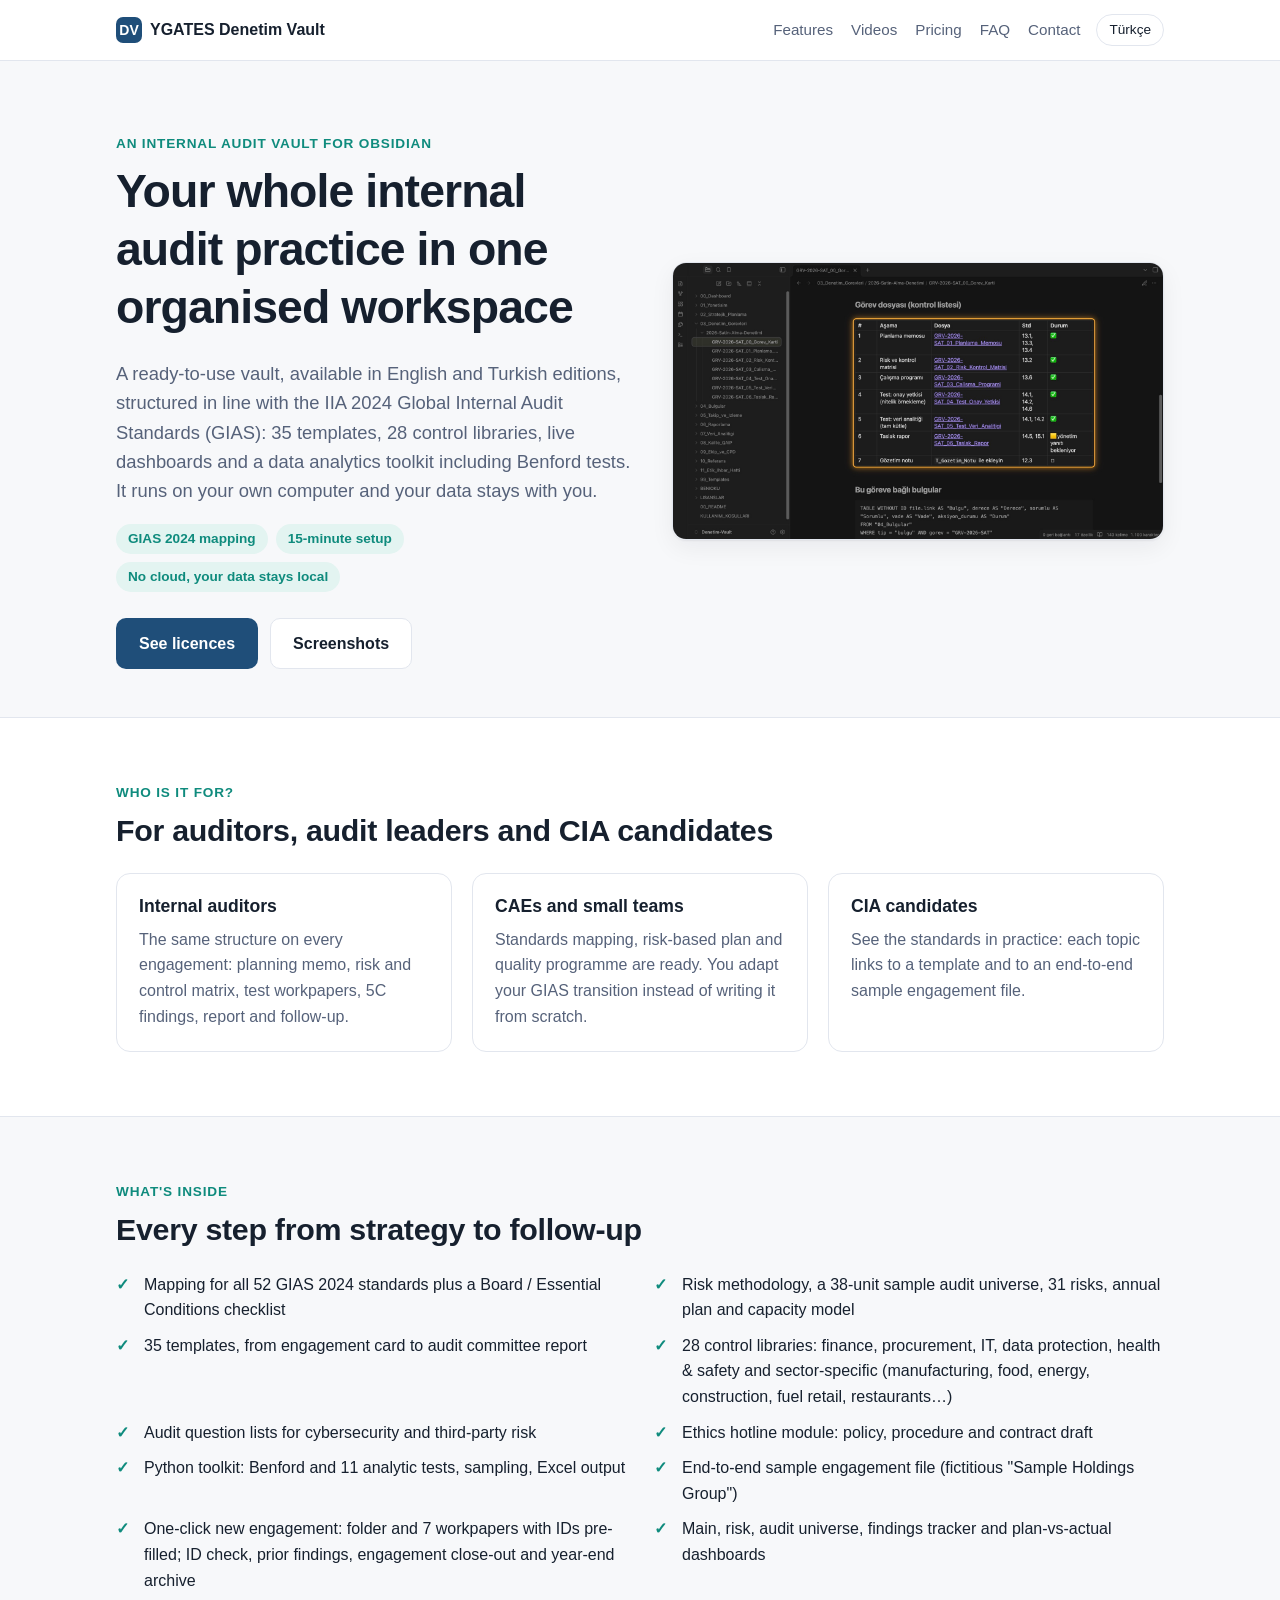
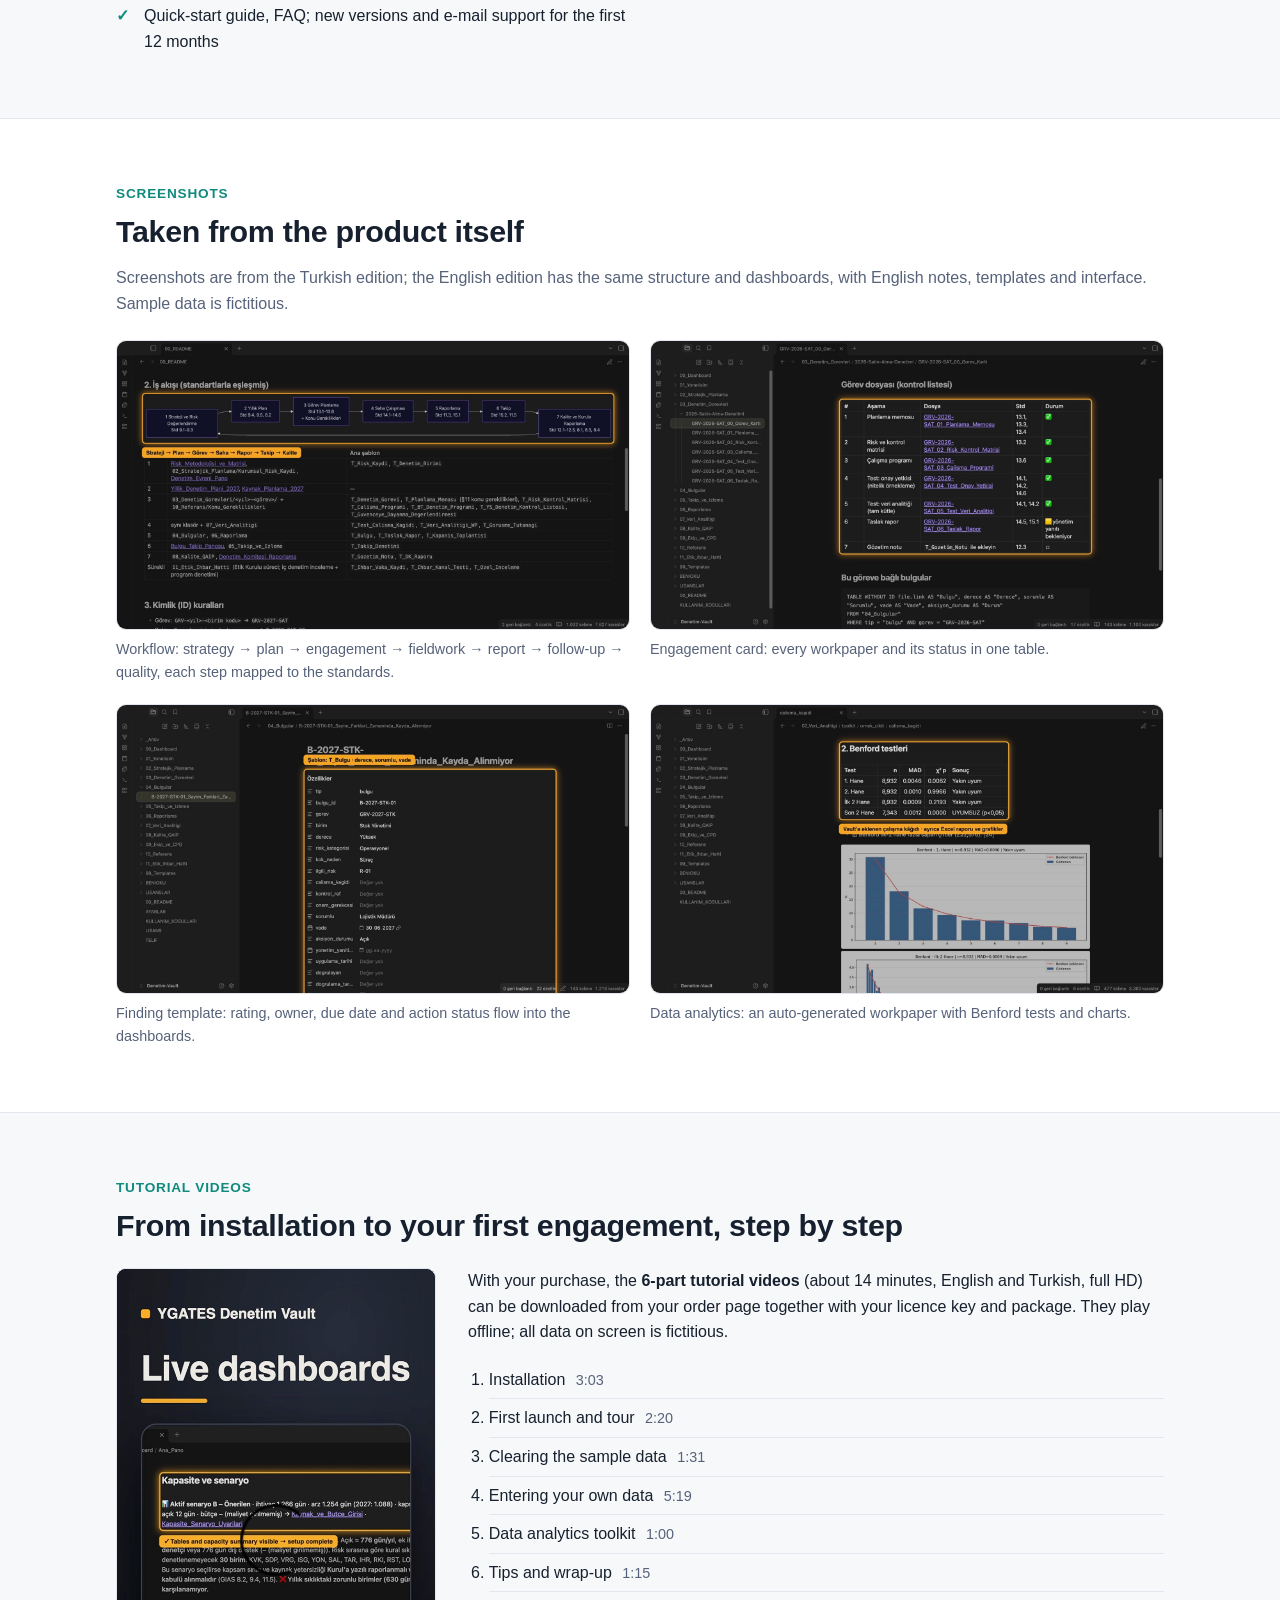
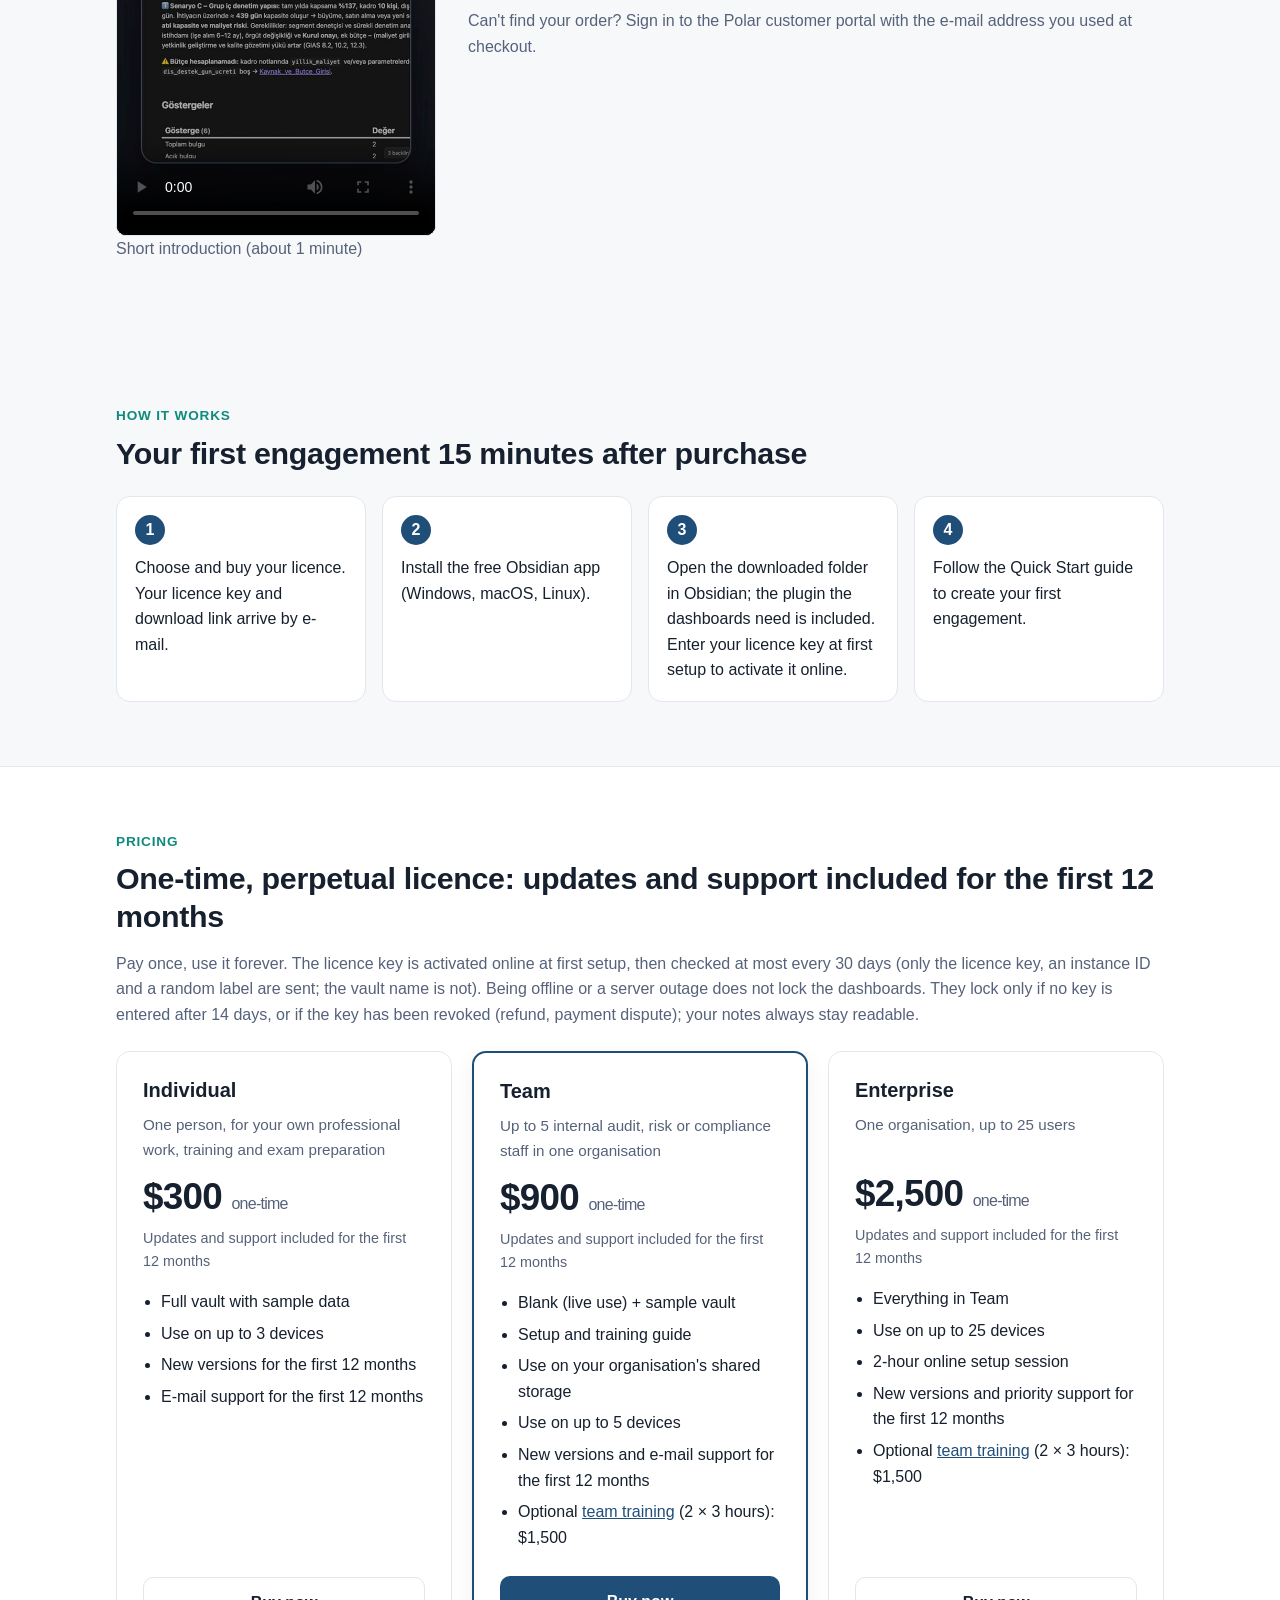
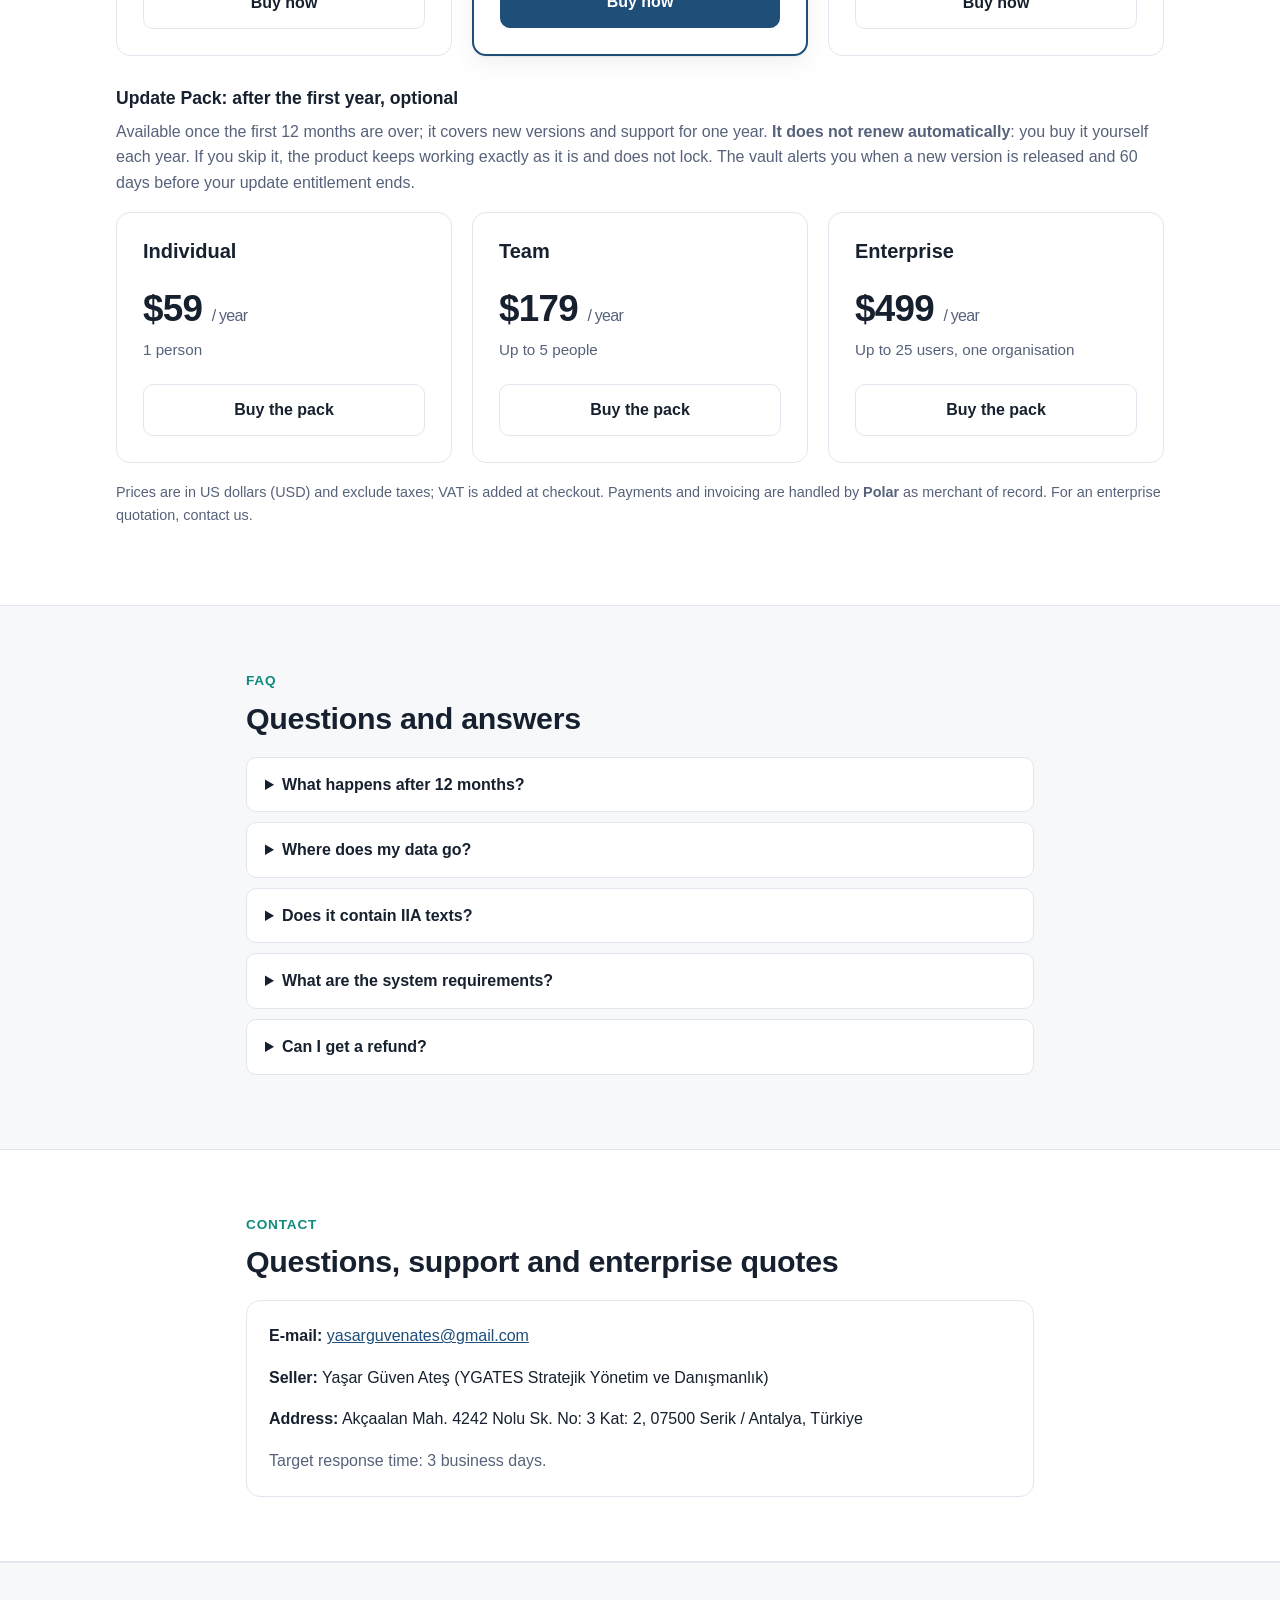
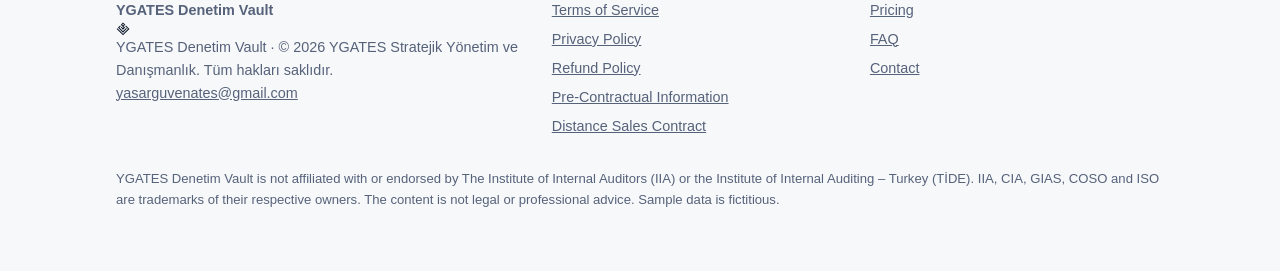
==== commit e8cab58f: "Videolar: Azure nöral seslendirme (TR Emel, EN Ava) ile yenilenen tanıtım klipleri, altyazılar ve bö" ====
--- a/index.html
+++ b/index.html
@@ -154,12 +154,12 @@
       <div>
         <p><span class="tr">Satın aldığınızda <strong>6 bölümlük eğitim videoları</strong> (yaklaşık 14 dakika, Türkçe ve İngilizce, tam HD) lisans anahtarınız ve paketinizle birlikte sipariş sayfanızdan indirilebilir. Videolar internetsiz izlenebilir; ekranlardaki veriler kurgusaldır.</span><span class="en">With your purchase, the <strong>6-part tutorial videos</strong> (about 14 minutes, English and Turkish, full HD) can be downloaded from your order page together with your licence key and package. They play offline; all data on screen is fictitious.</span></p>
         <ol class="bolum-listesi">
-          <li><span class="tr">Kurulum <em>2:58</em></span><span class="en">Installation <em>2:40</em></span></li>
-          <li><span class="tr">İlk açılış ve vault turu <em>2:16</em></span><span class="en">First launch and tour <em>2:08</em></span></li>
-          <li><span class="tr">Örnek verilerin temizlenmesi <em>1:28</em></span><span class="en">Clearing the sample data <em>1:23</em></span></li>
-          <li><span class="tr">Kendi verilerinizi girme <em>4:54</em></span><span class="en">Entering your own data <em>4:41</em></span></li>
-          <li><span class="tr">Veri analitiği araç seti <em>0:51</em></span><span class="en">Data analytics toolkit <em>0:54</em></span></li>
-          <li><span class="tr">İpuçları ve kapanış <em>1:15</em></span><span class="en">Tips and wrap-up <em>1:08</em></span></li>
+          <li><span class="tr">Kurulum <em>3:11</em></span><span class="en">Installation <em>3:03</em></span></li>
+          <li><span class="tr">İlk açılış ve vault turu <em>2:18</em></span><span class="en">First launch and tour <em>2:20</em></span></li>
+          <li><span class="tr">Örnek verilerin temizlenmesi <em>1:30</em></span><span class="en">Clearing the sample data <em>1:31</em></span></li>
+          <li><span class="tr">Kendi verilerinizi girme <em>5:00</em></span><span class="en">Entering your own data <em>5:19</em></span></li>
+          <li><span class="tr">Veri analitiği araç seti <em>0:53</em></span><span class="en">Data analytics toolkit <em>1:00</em></span></li>
+          <li><span class="tr">İpuçları ve kapanış <em>1:17</em></span><span class="en">Tips and wrap-up <em>1:15</em></span></li>
         </ol>
         <p class="muted"><span class="tr">Siparişinizi bulamazsanız: Polar müşteri sayfasına satın alırken kullandığınız e-posta adresiyle girin.</span><span class="en">Can't find your order? Sign in to the Polar customer portal with the e-mail address you used at checkout.</span></p>
       </div>
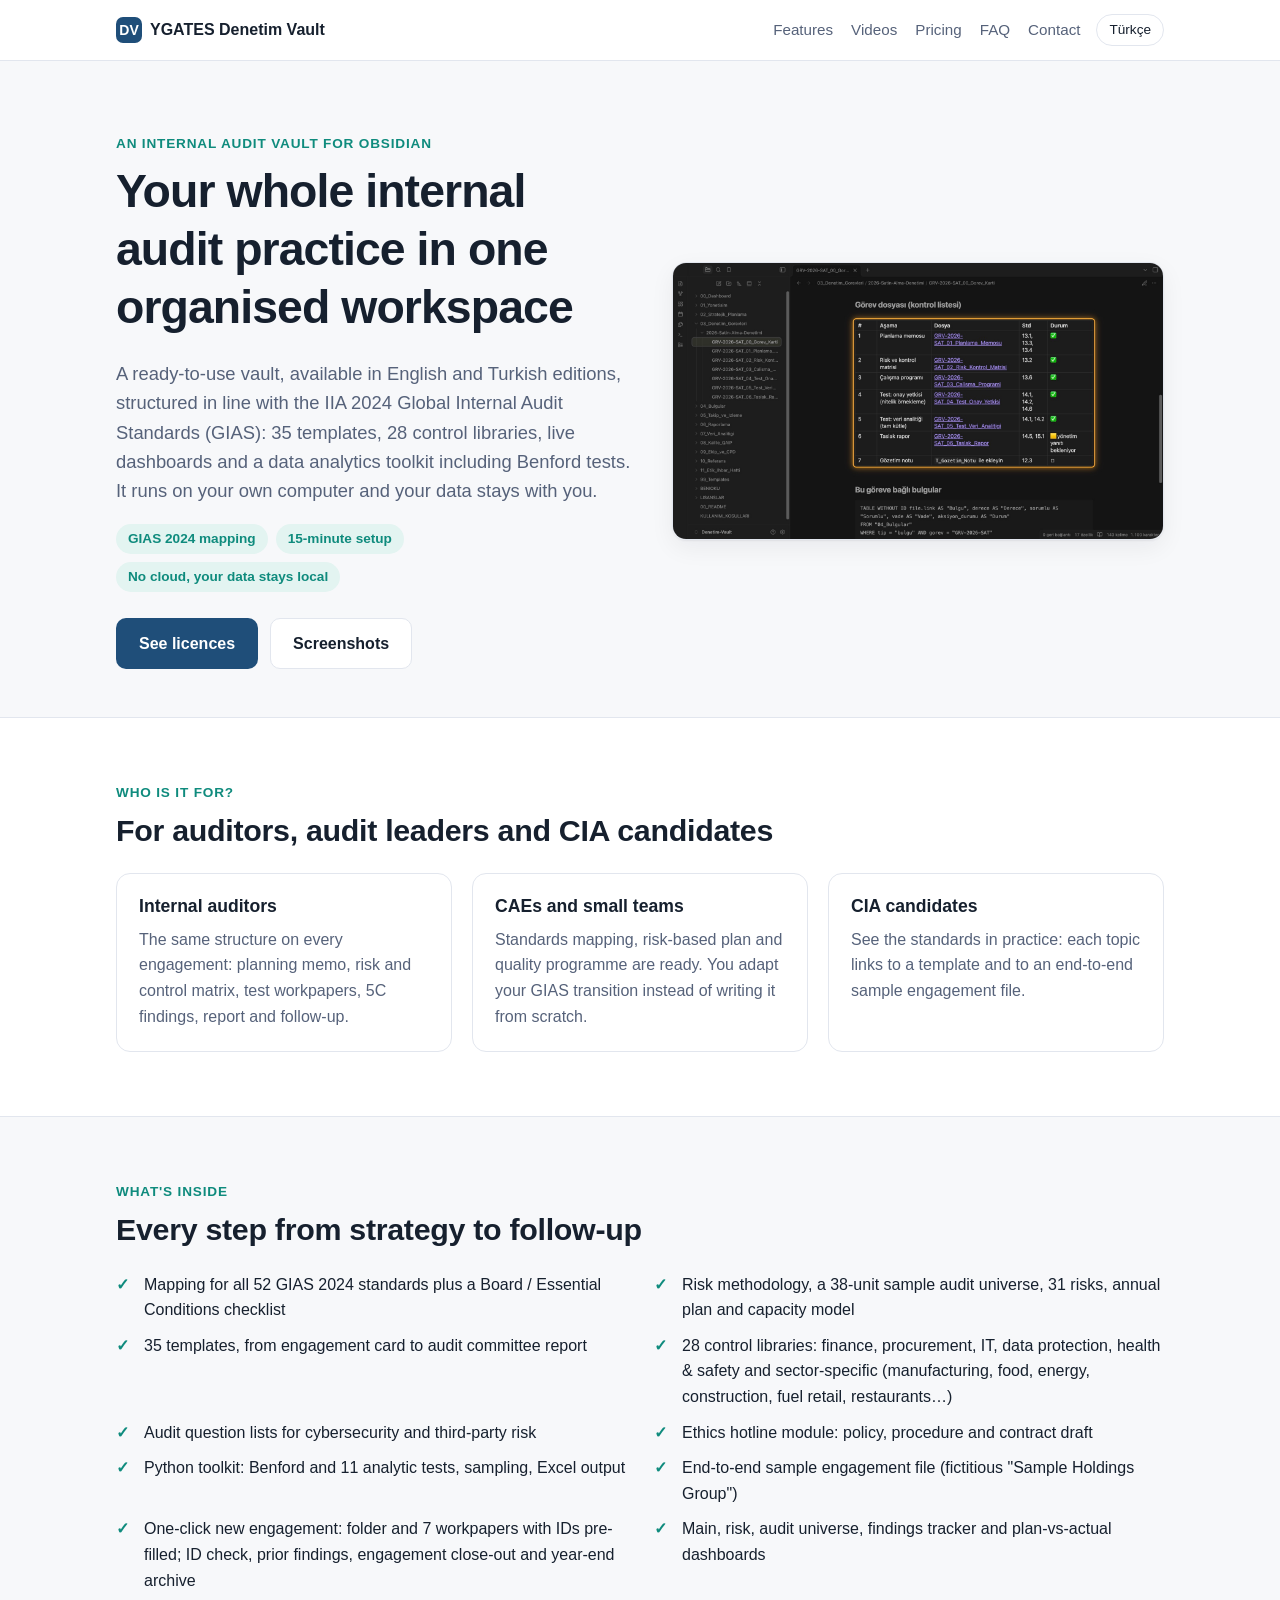
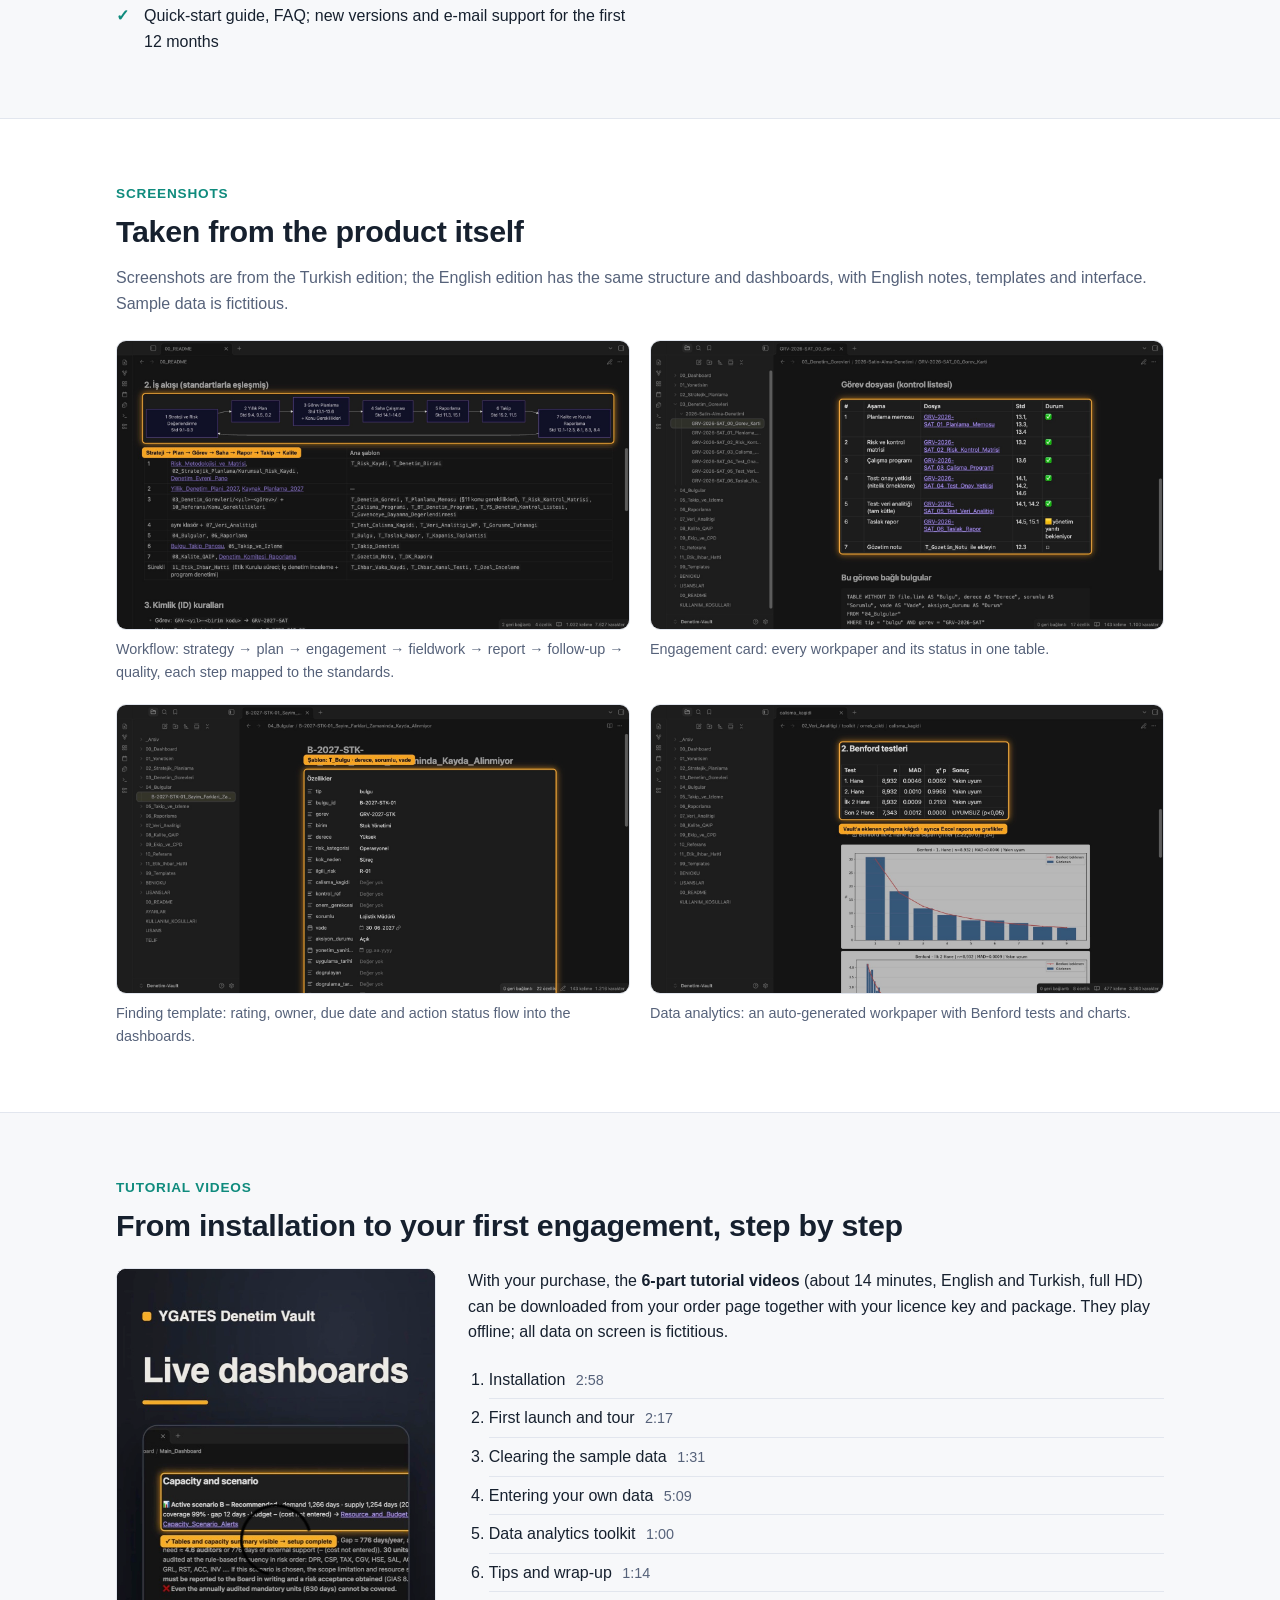
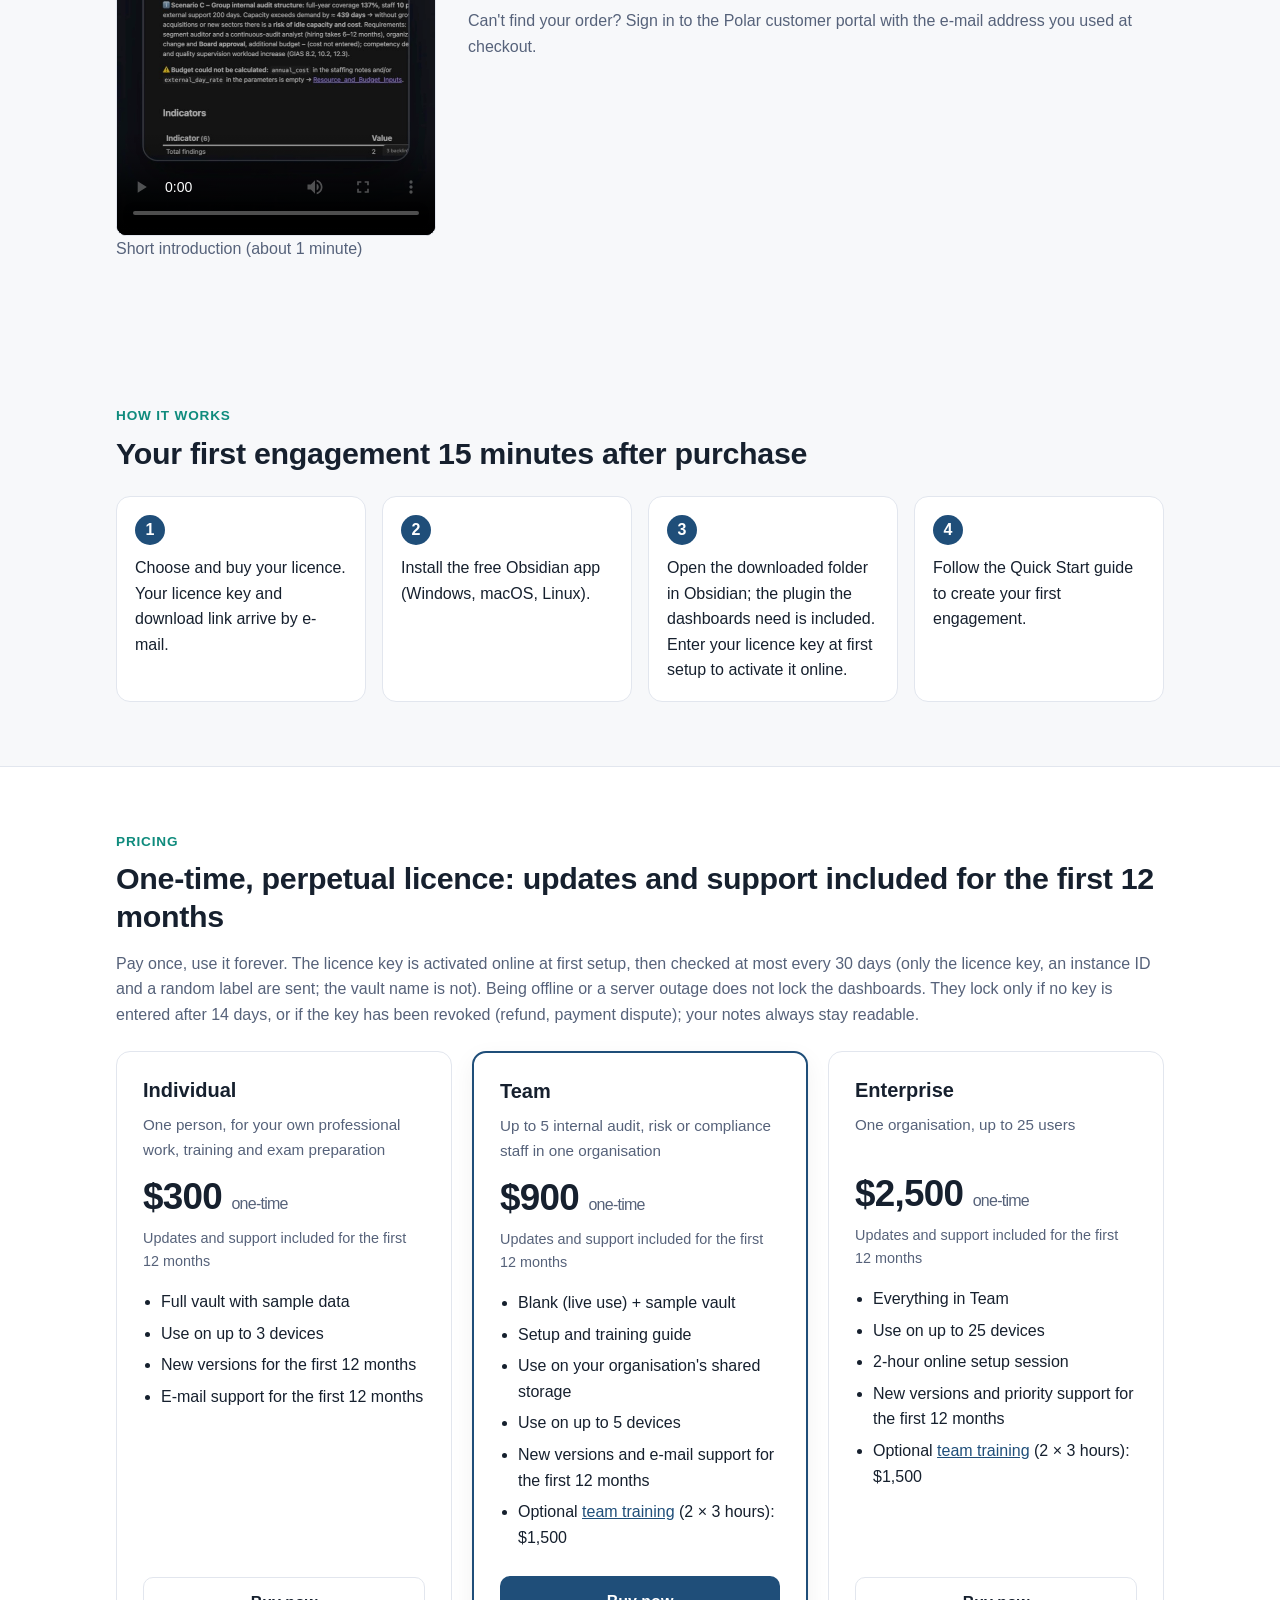
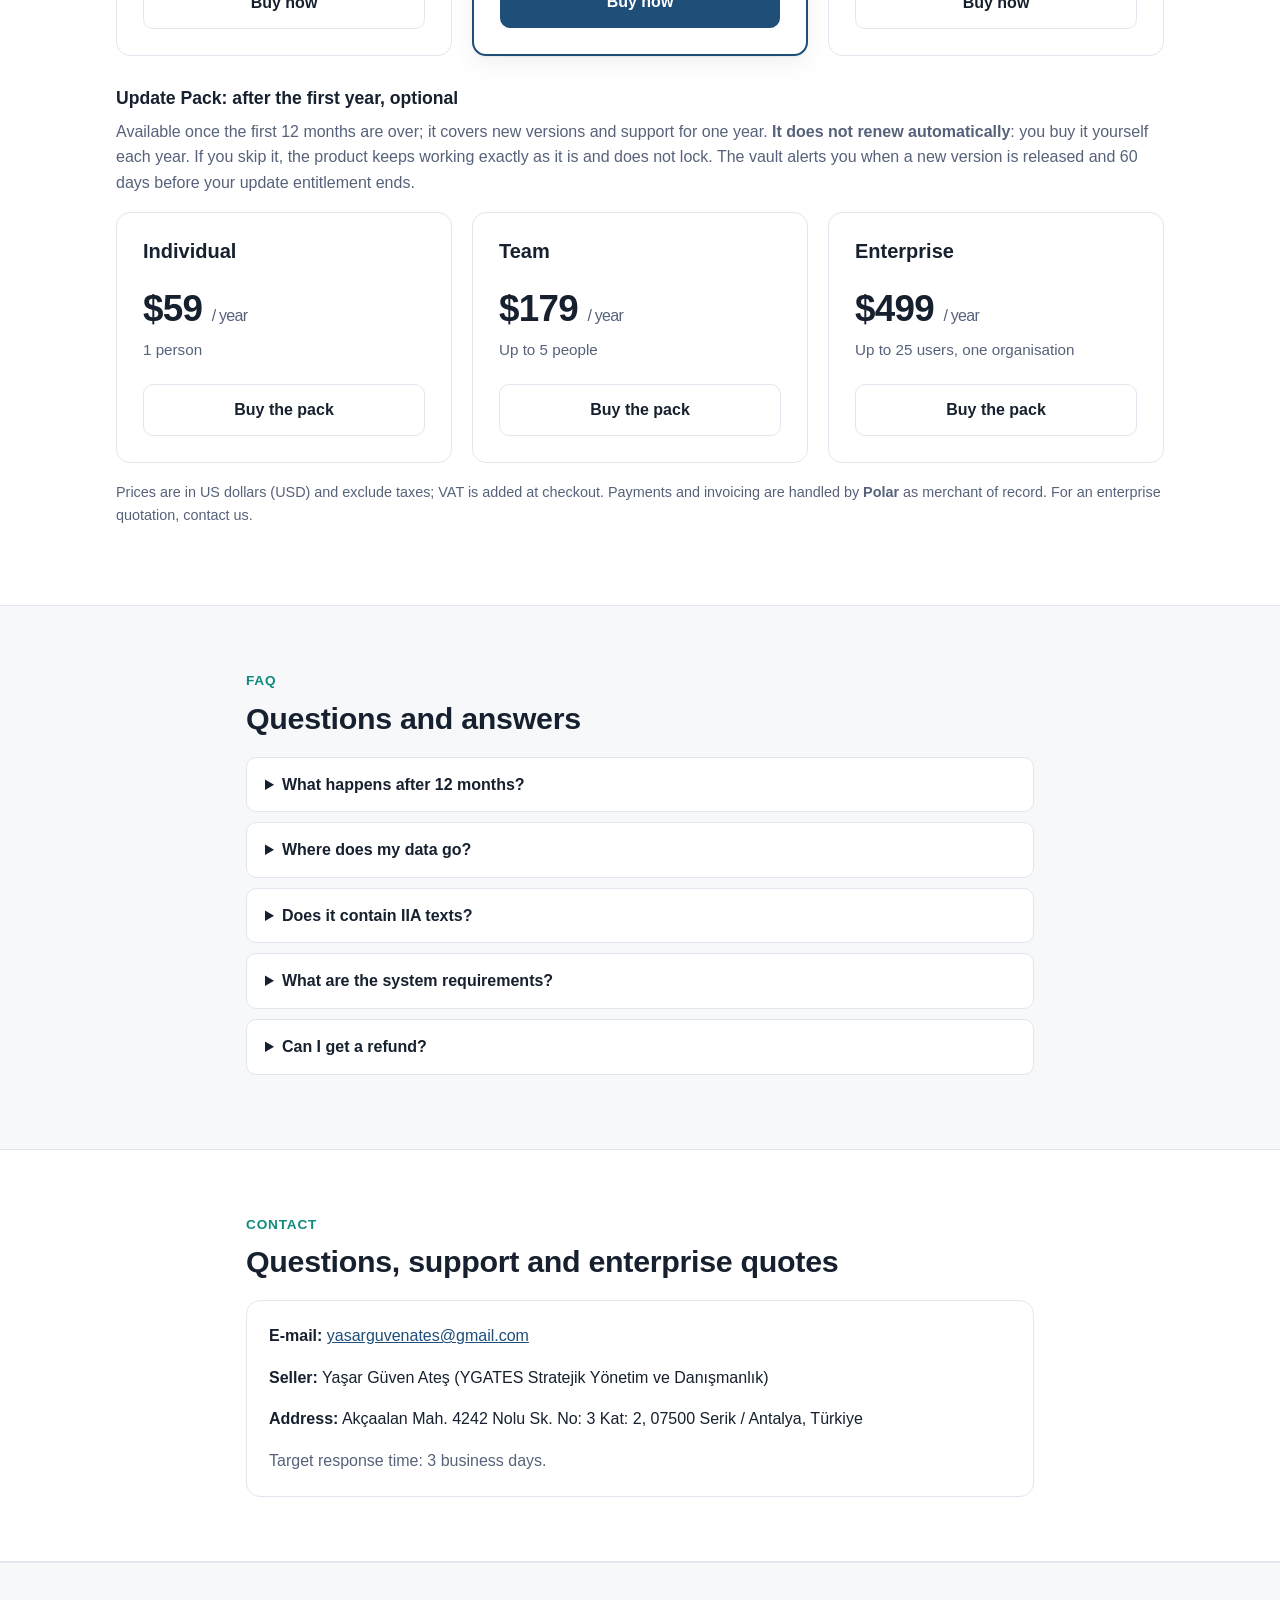
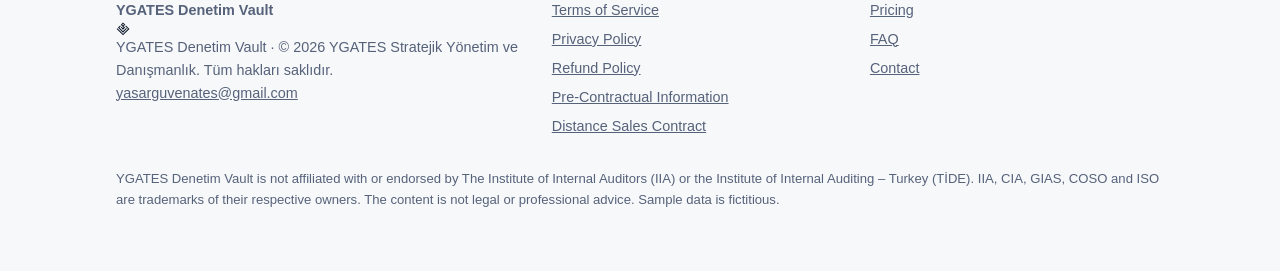
==== commit 9d876db3: "EN eğitim videosu bölüm süreleri (İngilizce sürüm ekranlarıyla yeniden çekim) Co-Authored-By: Claude" ====
--- a/index.html
+++ b/index.html
@@ -154,12 +154,12 @@
       <div>
         <p><span class="tr">Satın aldığınızda <strong>6 bölümlük eğitim videoları</strong> (yaklaşık 14 dakika, Türkçe ve İngilizce, tam HD) lisans anahtarınız ve paketinizle birlikte sipariş sayfanızdan indirilebilir. Videolar internetsiz izlenebilir; ekranlardaki veriler kurgusaldır.</span><span class="en">With your purchase, the <strong>6-part tutorial videos</strong> (about 14 minutes, English and Turkish, full HD) can be downloaded from your order page together with your licence key and package. They play offline; all data on screen is fictitious.</span></p>
         <ol class="bolum-listesi">
-          <li><span class="tr">Kurulum <em>3:11</em></span><span class="en">Installation <em>3:03</em></span></li>
-          <li><span class="tr">İlk açılış ve vault turu <em>2:18</em></span><span class="en">First launch and tour <em>2:20</em></span></li>
+          <li><span class="tr">Kurulum <em>3:11</em></span><span class="en">Installation <em>2:58</em></span></li>
+          <li><span class="tr">İlk açılış ve vault turu <em>2:18</em></span><span class="en">First launch and tour <em>2:17</em></span></li>
           <li><span class="tr">Örnek verilerin temizlenmesi <em>1:30</em></span><span class="en">Clearing the sample data <em>1:31</em></span></li>
-          <li><span class="tr">Kendi verilerinizi girme <em>5:00</em></span><span class="en">Entering your own data <em>5:19</em></span></li>
+          <li><span class="tr">Kendi verilerinizi girme <em>5:00</em></span><span class="en">Entering your own data <em>5:09</em></span></li>
           <li><span class="tr">Veri analitiği araç seti <em>0:53</em></span><span class="en">Data analytics toolkit <em>1:00</em></span></li>
-          <li><span class="tr">İpuçları ve kapanış <em>1:17</em></span><span class="en">Tips and wrap-up <em>1:15</em></span></li>
+          <li><span class="tr">İpuçları ve kapanış <em>1:17</em></span><span class="en">Tips and wrap-up <em>1:14</em></span></li>
         </ol>
         <p class="muted"><span class="tr">Siparişinizi bulamazsanız: Polar müşteri sayfasına satın alırken kullandığınız e-posta adresiyle girin.</span><span class="en">Can't find your order? Sign in to the Polar customer portal with the e-mail address you used at checkout.</span></p>
       </div>
